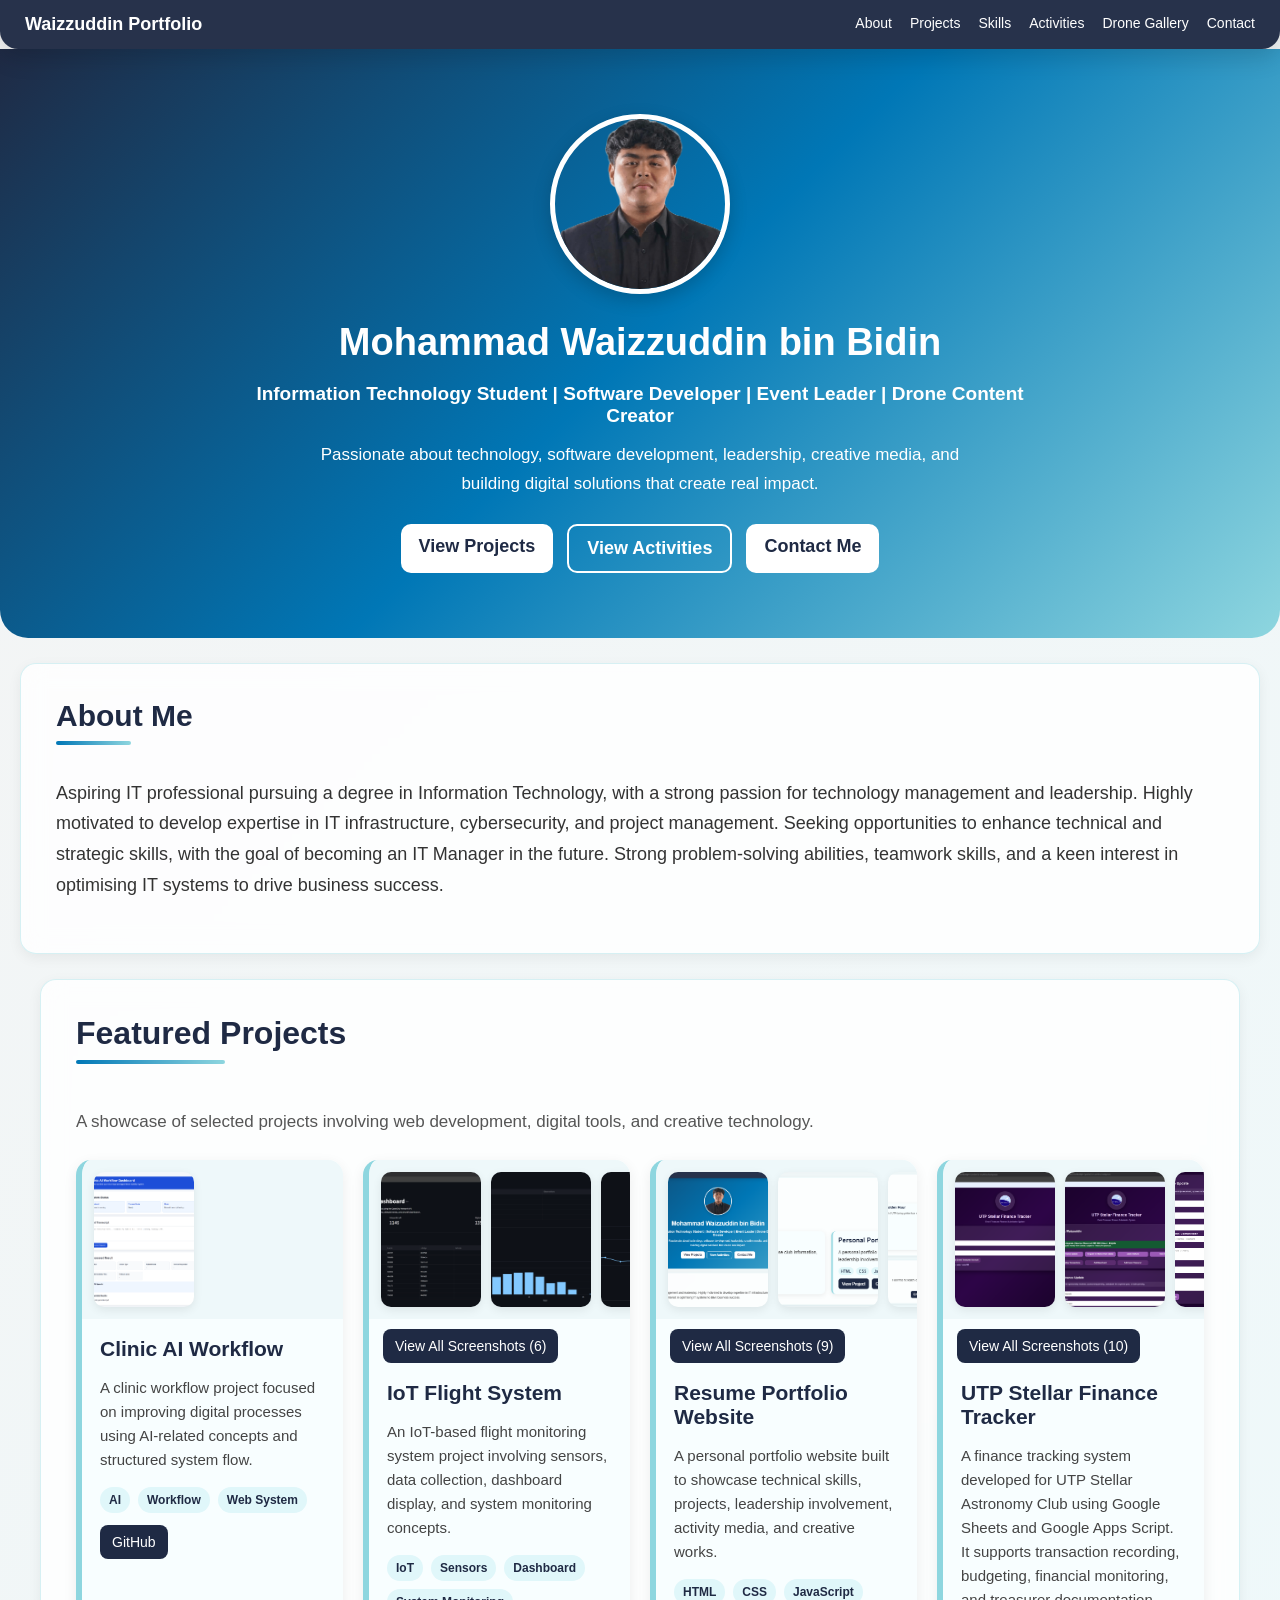
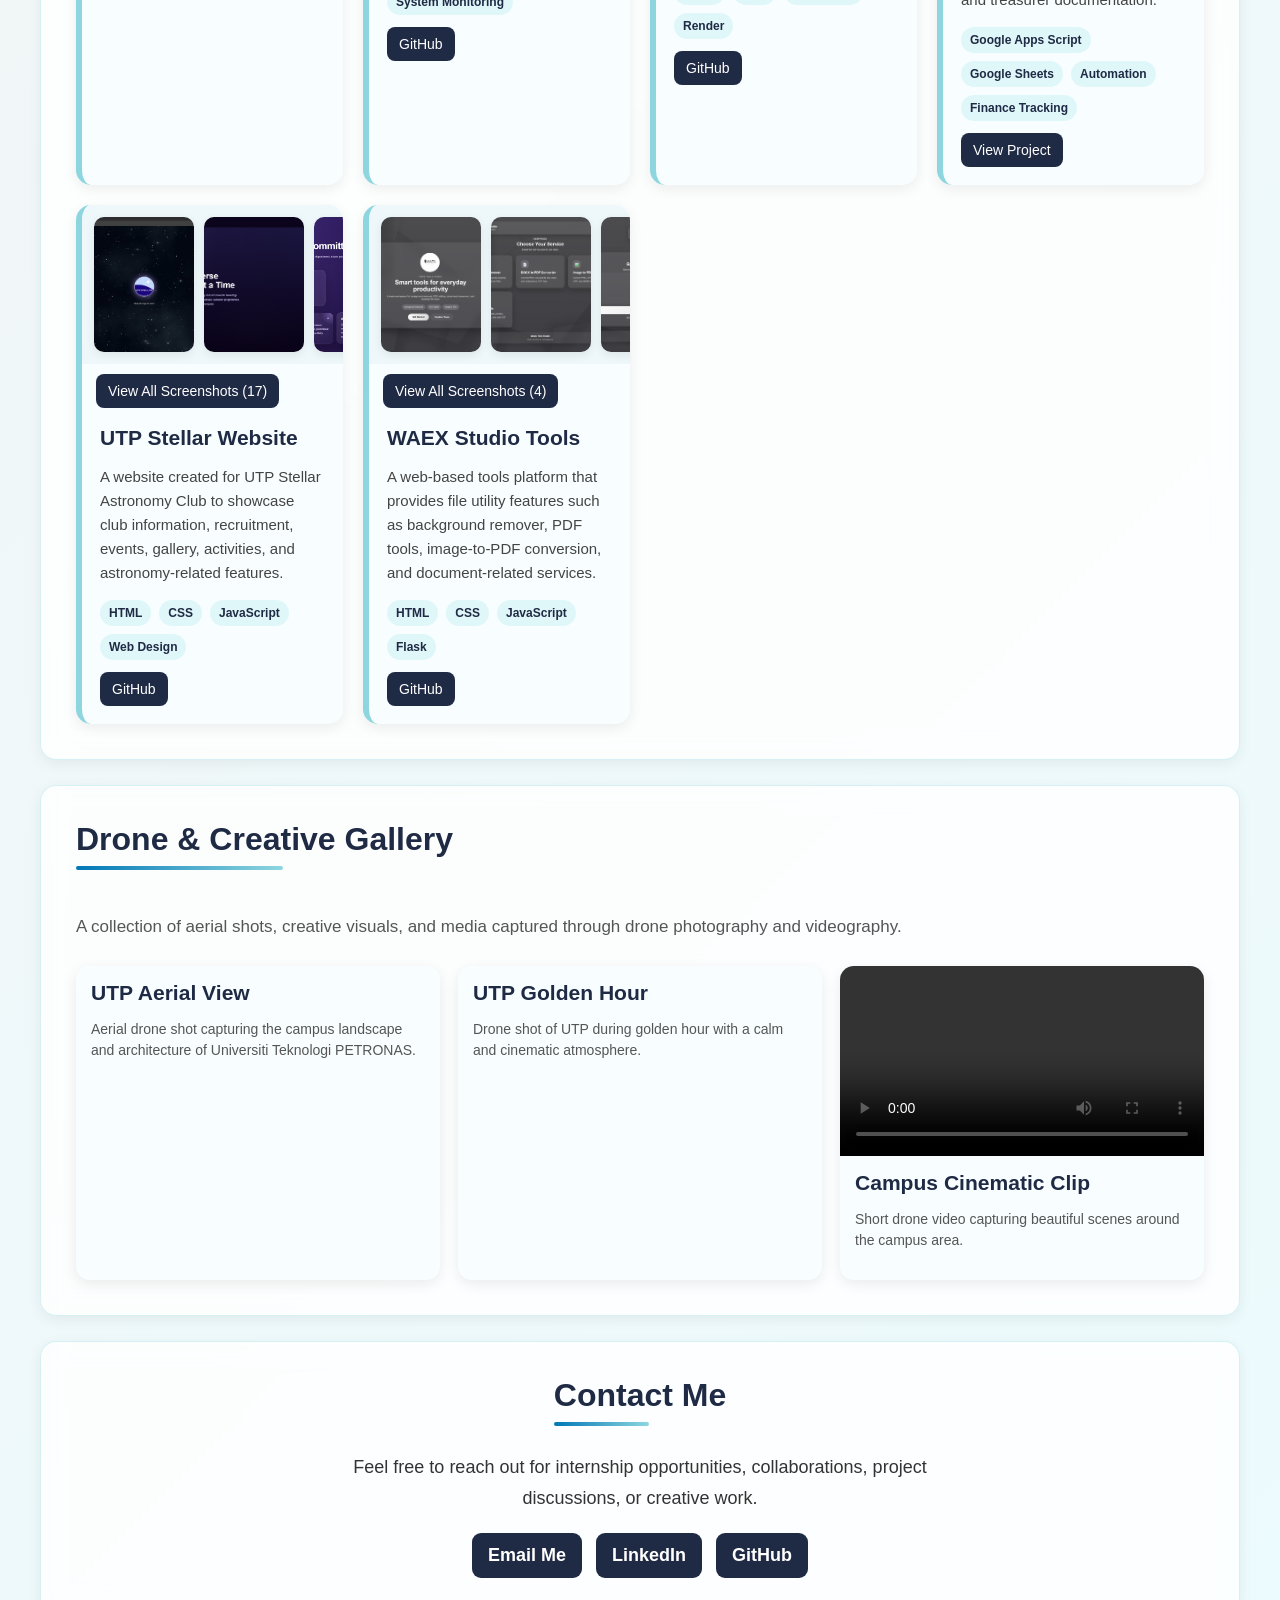
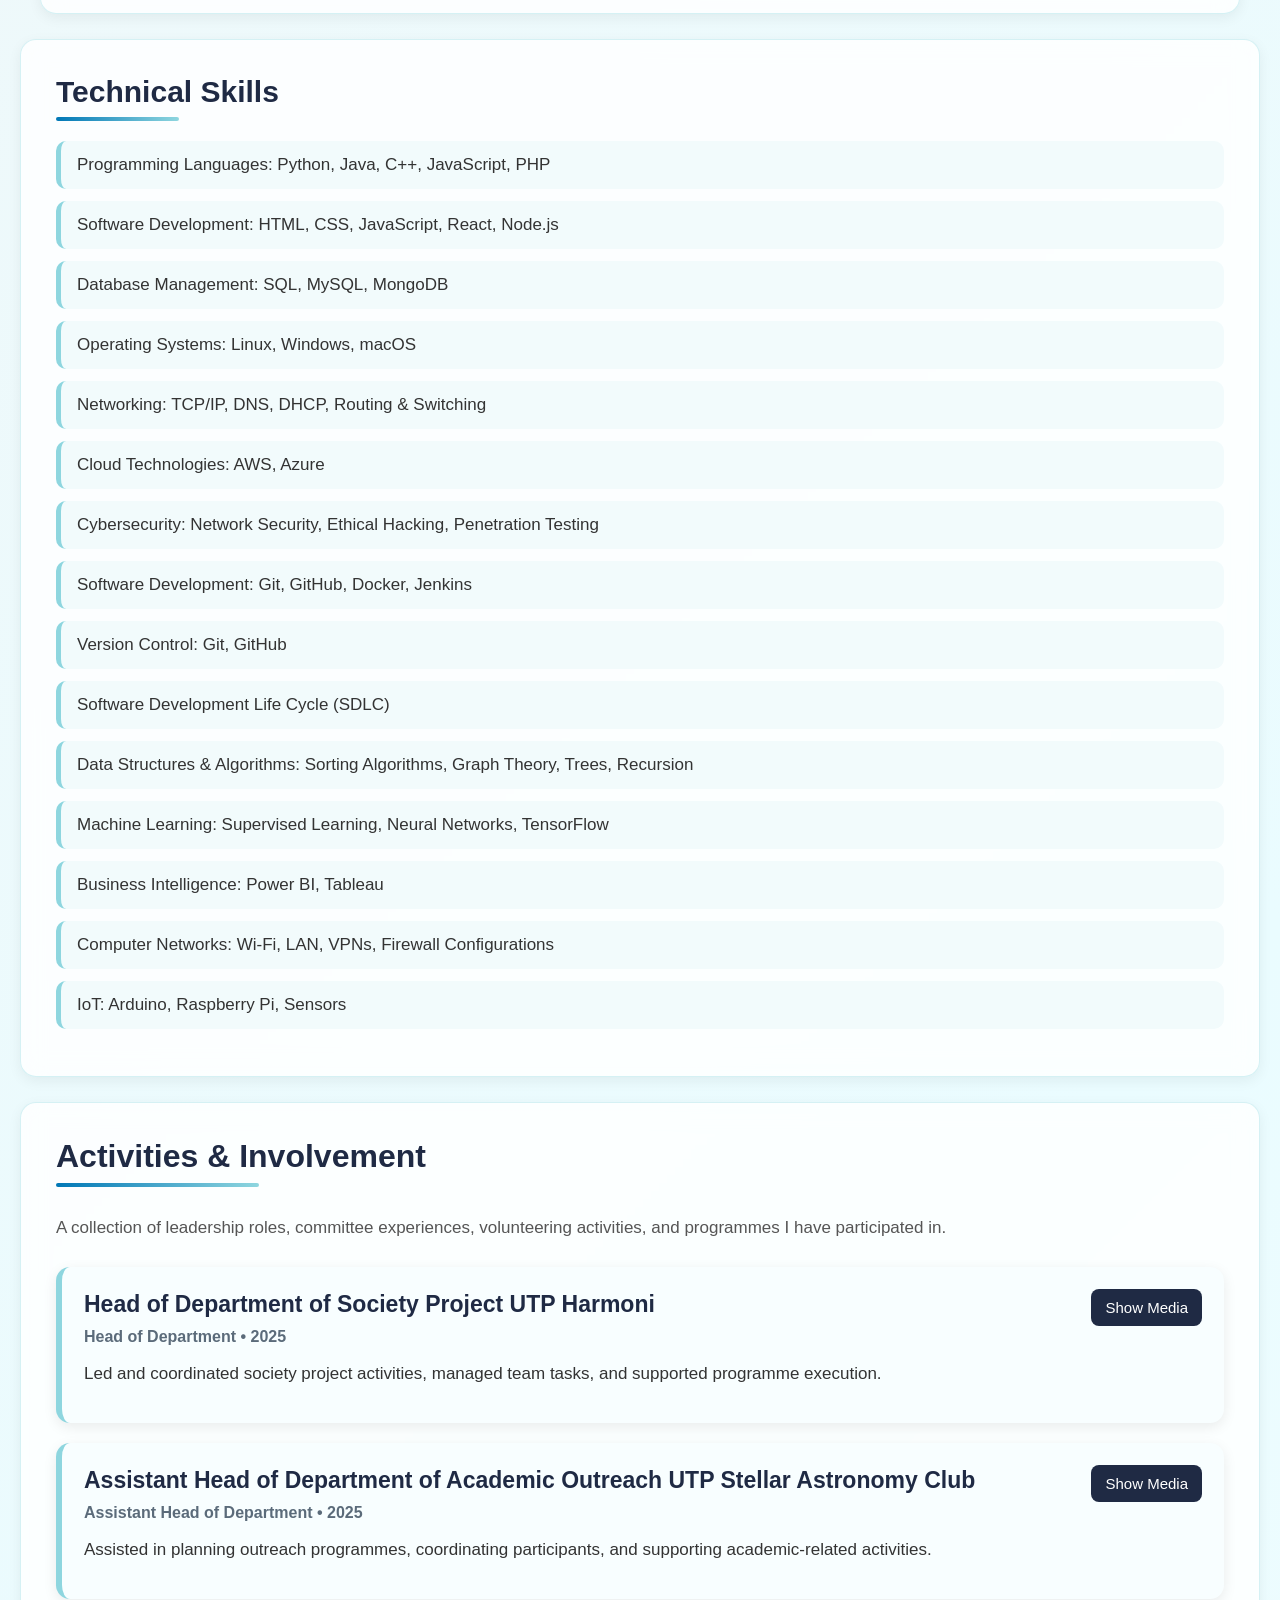
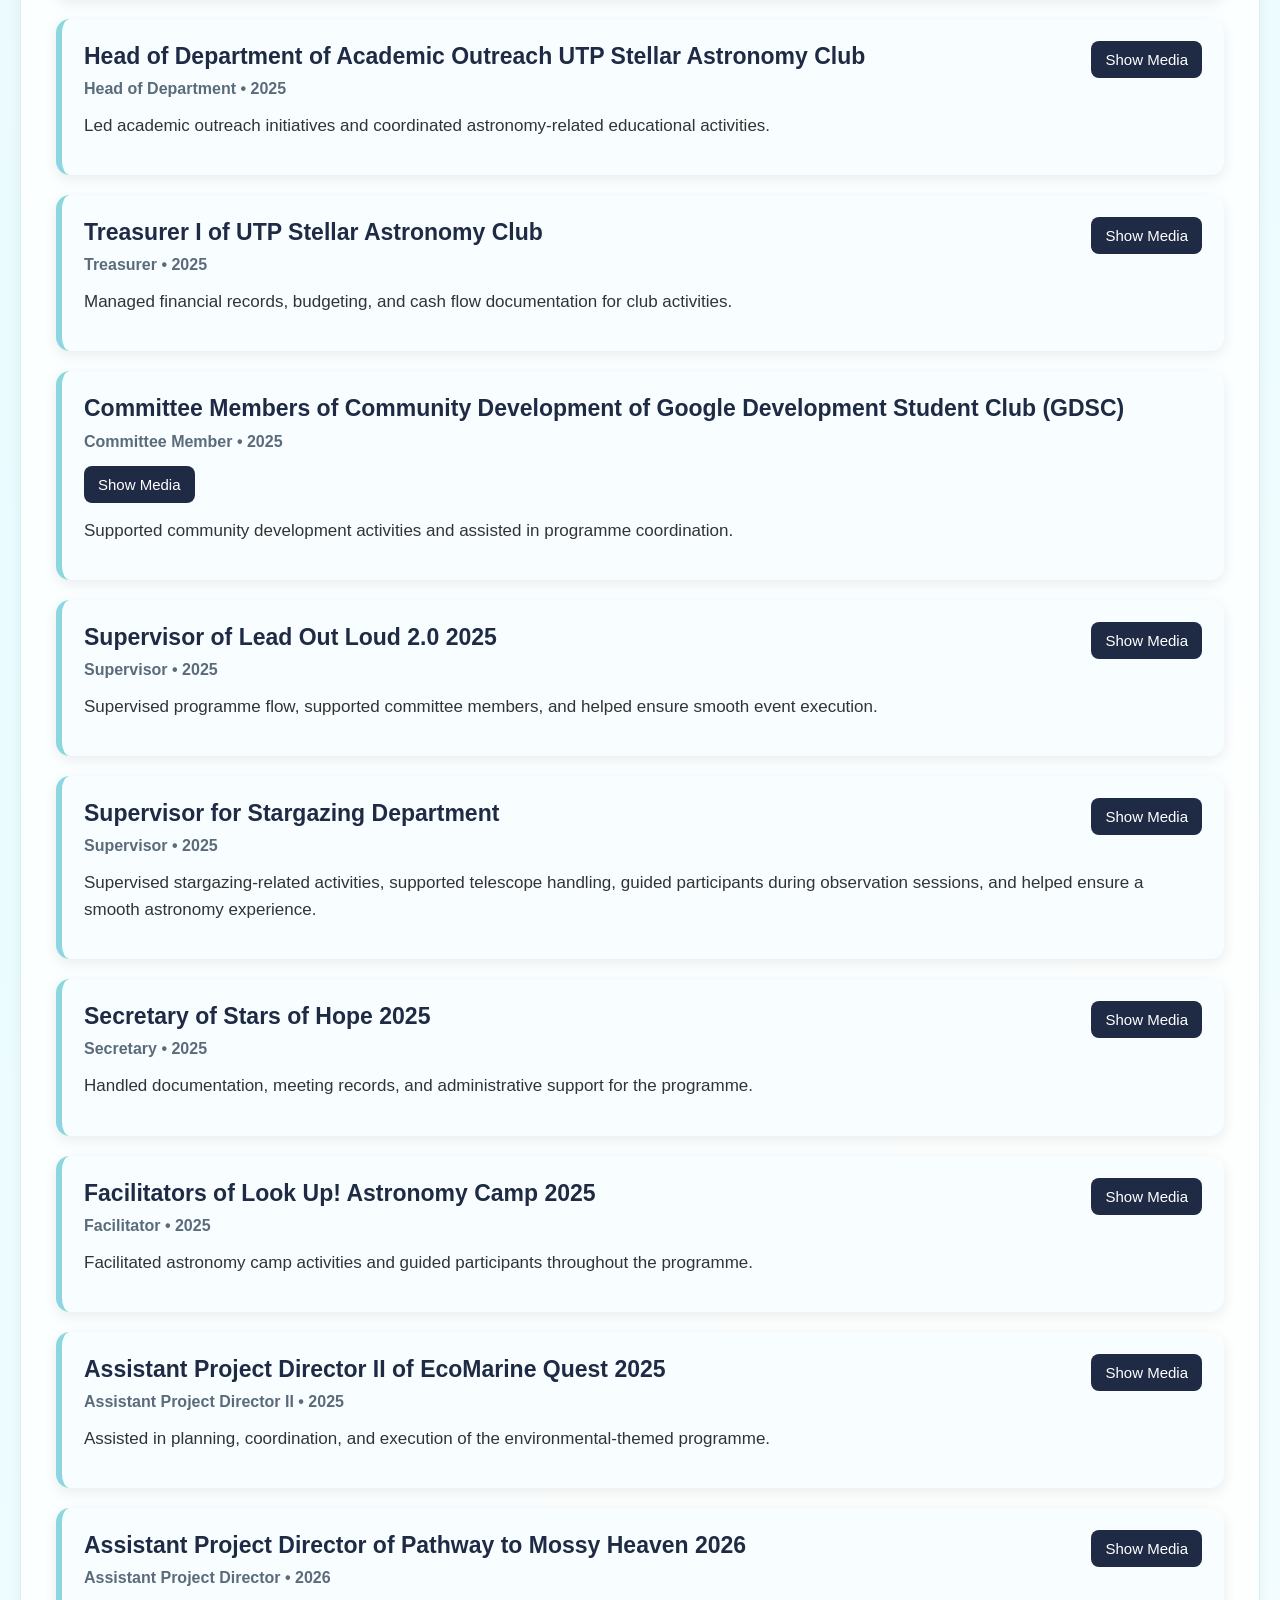
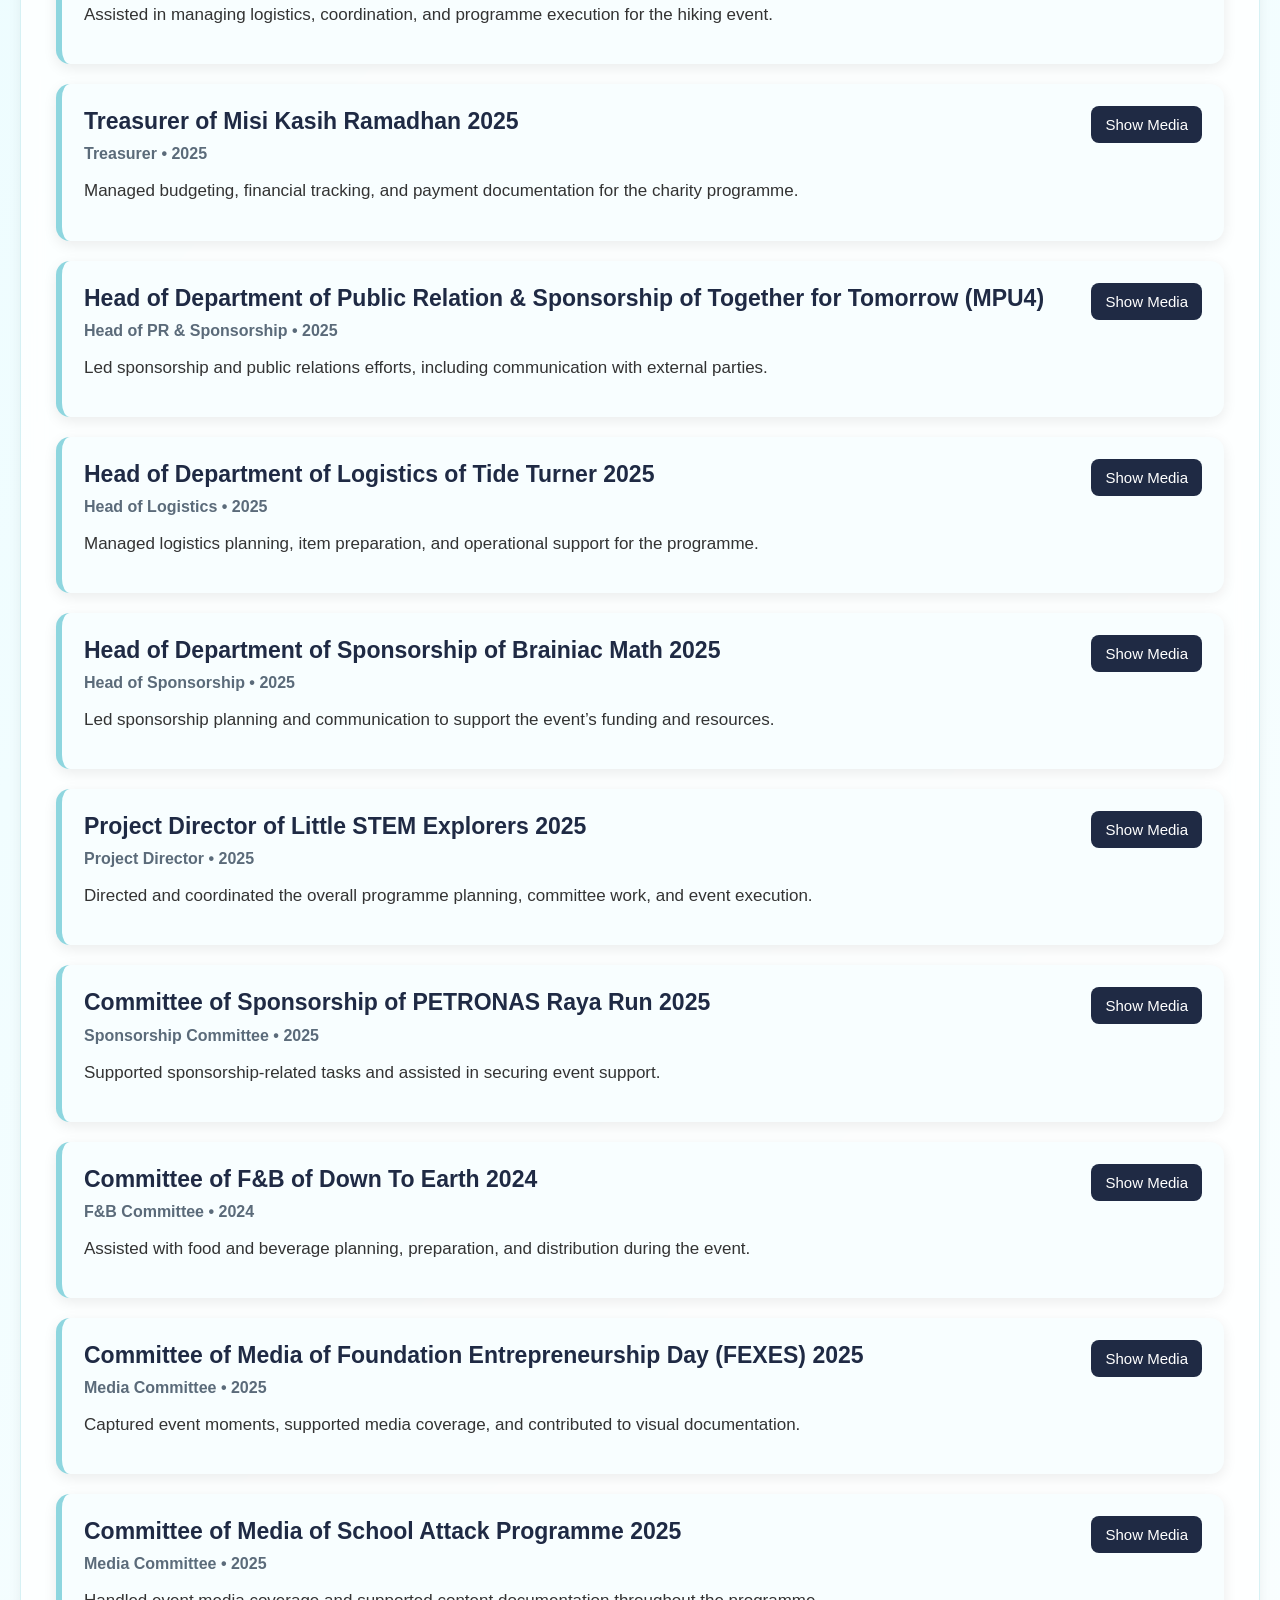
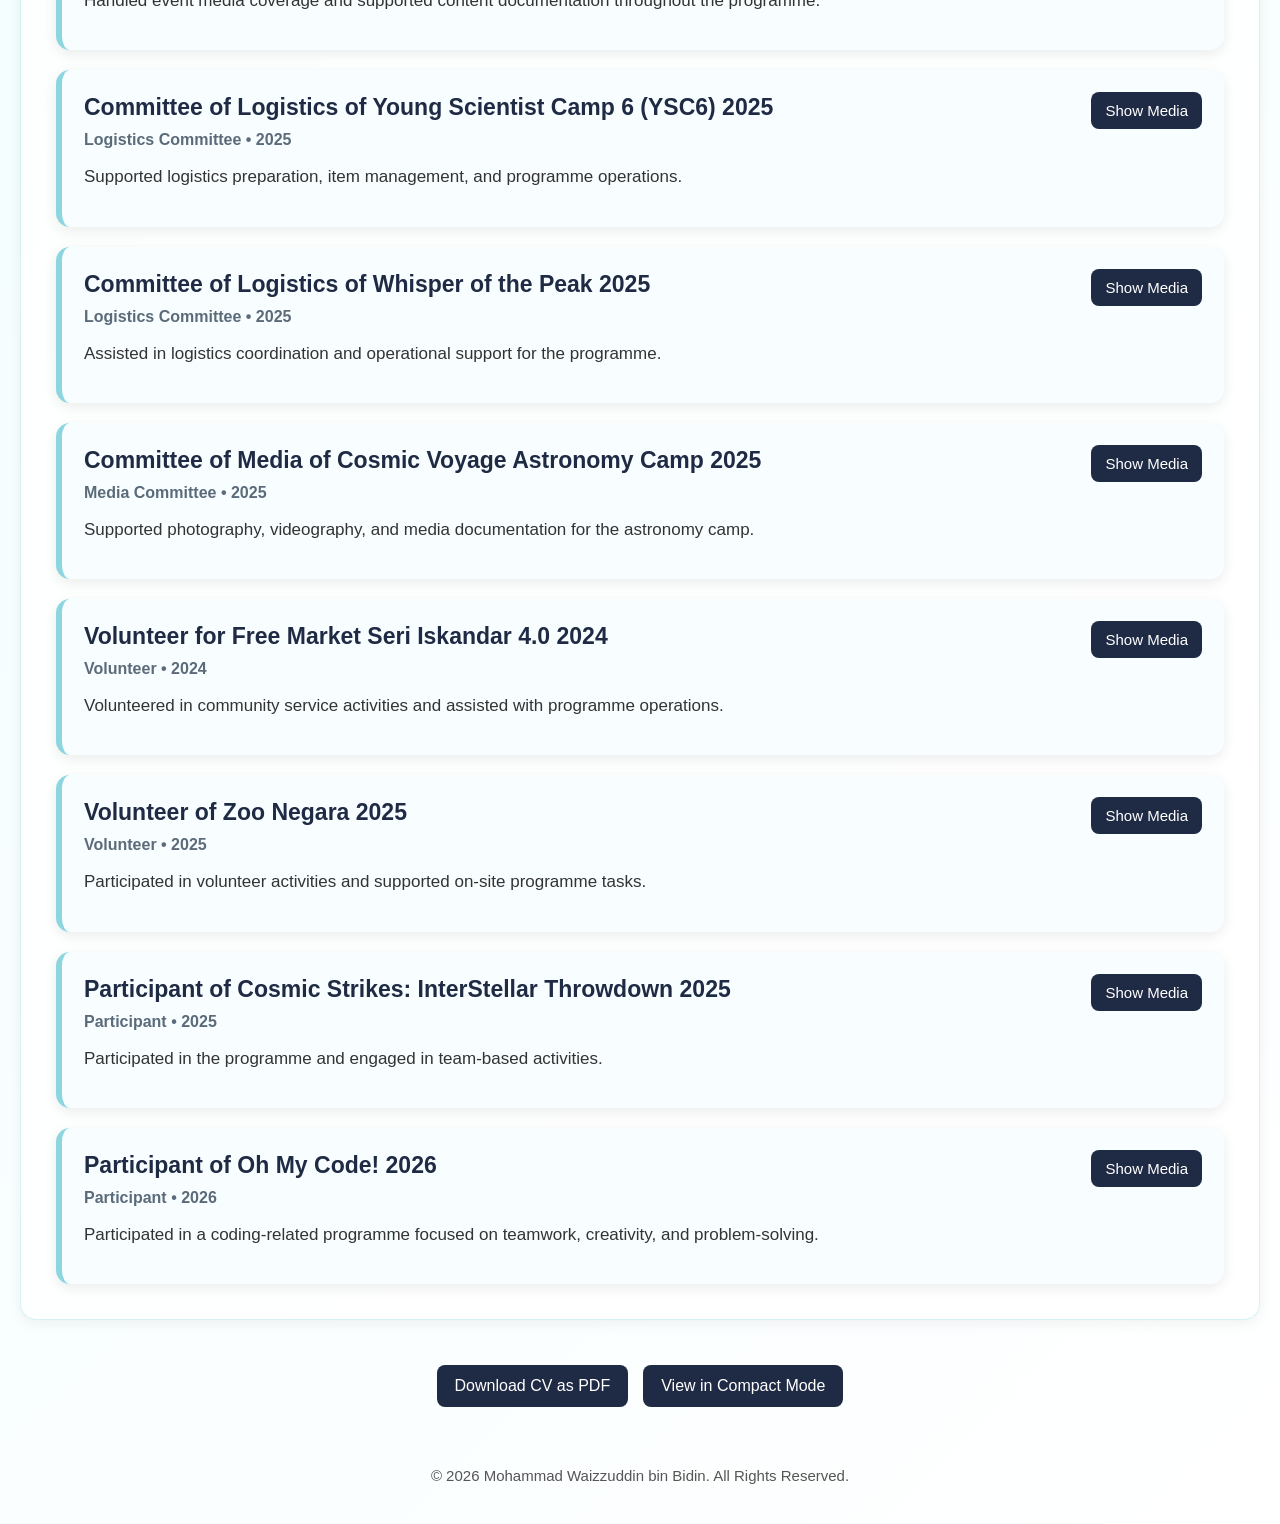
==== index.html @ 73c47f83 "Clean up portfolio animations" ====
<!DOCTYPE html>
<html lang="en">
<head>
    <meta charset="UTF-8">
    <meta name="viewport" content="width=device-width, initial-scale=1.0">
    <title>Mohammad Waizzuddin bin Bidin - Resume Website</title>
    <link rel="stylesheet" href="style.css?v=23">
</head>
<body>

    <nav class="navbar">
    <div class="nav-logo">Waizzuddin Portfolio</div>

    <div class="nav-links">
        <a href="#about">About</a>
        <a href="#projects">Projects</a>
        <a href="#skills">Skills</a>
        <a href="#activities">Activities</a>
        <a href="#drone">Drone Gallery</a>
        <a href="#contact">Contact</a>
    </div>
</nav>

<header class="hero">
    <div class="hero-content">
        <div class="profile-picture">
            <img src="images/your-photo.jpg" alt="Profile Photo">
        </div>

        <h1>Mohammad Waizzuddin bin Bidin</h1>

        <p class="hero-title">
            Information Technology Student | Software Developer | Event Leader | Drone Content Creator
        </p>

        <p class="hero-description">
            Passionate about technology, software development, leadership, creative media, and building digital solutions that create real impact.
        </p>

        <div class="hero-buttons">
            <a href="#projects" class="hero-btn">View Projects</a>
            <a href="#activities" class="hero-btn secondary">View Activities</a>
            <a href="mailto:mohammad_22011153@utp.edu.my" class="hero-btn">Contact Me</a>
        </div>
    </div>
</header>

    <main>

  <section class="about" id="about">
            <h2>About Me</h2>
            <p>
                Aspiring IT professional pursuing a degree in Information Technology, with a strong passion for technology management and leadership. Highly motivated to develop expertise in IT infrastructure, cybersecurity, and project management. Seeking opportunities to enhance technical and strategic skills, with the goal of becoming an IT Manager in the future. Strong problem-solving abilities, teamwork skills, and a keen interest in optimising IT systems to drive business success.
            </p>
        </section>

        <section class="projects" id="projects">
    <h2>Featured Projects</h2>

    <p class="section-intro">
        A showcase of selected projects involving web development, digital tools, and creative technology.
    </p>

    <div id="projectsContainer" class="project-grid"></div>
</section>

    <section class="drone-gallery" id="drone">
    <h2>Drone & Creative Gallery</h2>

    <p class="section-intro">
        A collection of aerial shots, creative visuals, and media captured through drone photography and videography.
    </p>

    <div id="droneContainer" class="drone-grid"></div>
</section>

<section class="contact-section" id="contact">
    <h2>Contact Me</h2>

    <p>
        Feel free to reach out for internship opportunities, collaborations, project discussions, or creative work.
    </p>

    <div class="contact-links">
        <a href="mailto:mohammad_22011153@utp.edu.my">Email Me</a>
        <a href="https://www.linkedin.com/in/mohammadwaizzuddin" target="_blank">LinkedIn</a>
        <a href="https://github.com/mwaiz0585-hue" target="_blank">GitHub</a>
    </div>
</section>

       <section class="technical-skills" id="skills">
            <h2>Technical Skills</h2>

            <ul>
                <li>Programming Languages: Python, Java, C++, JavaScript, PHP</li>
                <li>Software Development: HTML, CSS, JavaScript, React, Node.js</li>
                <li>Database Management: SQL, MySQL, MongoDB</li>
                <li>Operating Systems: Linux, Windows, macOS</li>
                <li>Networking: TCP/IP, DNS, DHCP, Routing & Switching</li>
                <li>Cloud Technologies: AWS, Azure</li>
                <li>Cybersecurity: Network Security, Ethical Hacking, Penetration Testing</li>
                <li>Software Development: Git, GitHub, Docker, Jenkins</li>
                <li>Version Control: Git, GitHub</li>
                <li>Software Development Life Cycle (SDLC)</li>
                <li>Data Structures & Algorithms: Sorting Algorithms, Graph Theory, Trees, Recursion</li>
                <li>Machine Learning: Supervised Learning, Neural Networks, TensorFlow</li>
                <li>Business Intelligence: Power BI, Tableau</li>
                <li>Computer Networks: Wi-Fi, LAN, VPNs, Firewall Configurations</li>
                <li>IoT: Arduino, Raspberry Pi, Sensors</li>
            </ul>
        </section>

        <section class="experience" id="activities">
            <h2>Activities & Involvement</h2>

            <p class="section-intro">
                A collection of leadership roles, committee experiences, volunteering activities, and programmes I have participated in.
            </p>

            <div id="activitiesContainer" class="activity-list"></div>
        </section>

    </main>

    <div class="button-area">
        <button id="downloadBtn">Download CV as PDF</button>
       <button id="viewModeBtn">View in Compact Mode</button>
    </div>

    <footer>
        <p>&copy; 2026 Mohammad Waizzuddin bin Bidin. All Rights Reserved.</p>
    </footer>

    <!-- Image Zoom Modal -->
    <div id="imageModal" class="image-modal">
        <span id="closeModal" class="close-modal">&times;</span>
        <img id="modalImage" src="" alt="Zoomed activity image">
    </div>

   <script src="script.js?v=21"></script>

    <!-- jsPDF CDN -->
    <script src="https://cdnjs.cloudflare.com/ajax/libs/jspdf/2.5.1/jspdf.umd.min.js"></script>

    <!-- PDF Download Script -->
    <script>
        document.getElementById('downloadBtn').addEventListener('click', function () {
            const { jsPDF } = window.jspdf;
            const doc = new jsPDF();

            const cvContent = document.body;

            doc.html(cvContent, {
                callback: function (doc) {
                    doc.save('Mohammad_Waizzuddin_CV.pdf');
                },
                x: 10,
                y: 10,
                width: 180,
                windowWidth: 900
            });
        });
    </script>

</body>
</html>
---- style.css ----
/* General Styling */
* {
    box-sizing: border-box;
}

body {
    font-family: Arial, sans-serif;
    margin: 0 auto;
    padding: 0;
    background-color: #f4f4f4;
    color: #333;
    font-size: 18px;
    max-width: 950px;
}

/* Header Section */
.header {
    text-align: center;
    padding: 50px 30px;
    background: linear-gradient(135deg, #dff7fa, #ffffff);
    border-radius: 0 0 25px 25px;
    margin-bottom: 25px;
}

.profile-picture img {
    width: 180px;
    height: 180px;
    border-radius: 50%;
    object-fit: cover;
    border: 5px solid #ffffff;
    box-shadow: 0 6px 18px rgba(0, 0, 0, 0.18);
}

.header h1 {
    font-size: 34px;
    margin: 20px 0 10px;
    color: #1f2a44;
}

.header p {
    margin: 8px 0;
    font-size: 18px;
}

.header .email {
    color: #0077b6;
    text-decoration: none;
    font-size: 18px;
    font-weight: bold;
}

.header .email:hover {
    text-decoration: underline;
}

/* Main Layout */
main {
    padding: 0 20px;
}

/* About Section */
.about {
    background-color: #ffffff;
    padding: 35px;
    margin-bottom: 25px;
    border-radius: 16px;
    box-shadow: 0 4px 14px rgba(0, 0, 0, 0.06);
}

.about h2 {
    font-size: 30px;
    margin-top: 0;
    margin-bottom: 15px;
    color: #1f2a44;
}

.about p {
    font-size: 18px;
    line-height: 1.7;
}

/* Technical Skills Section */
.technical-skills {
    background-color: #ffffff;
    padding: 35px;
    margin-bottom: 25px;
    border-radius: 16px;
    box-shadow: 0 4px 14px rgba(0, 0, 0, 0.06);
    animation: fadeIn 1s forwards;
}

.technical-skills h2 {
    font-size: 30px;
    margin-top: 0;
    margin-bottom: 20px;
    color: #1f2a44;
}

.technical-skills ul {
    list-style-type: none;
    padding-left: 0;
    margin: 0;
}

.technical-skills li {
    font-size: 17px;
    margin-bottom: 12px;
    padding: 14px 16px;
    background-color: #f2fbfc;
    border-radius: 10px;
    border-left: 5px solid #8ed6df;
    opacity: 0;
    transform: translateY(20px);
    animation: slideIn 0.5s ease-out forwards;
}

.technical-skills li:nth-child(1) { animation-delay: 0.1s; }
.technical-skills li:nth-child(2) { animation-delay: 0.2s; }
.technical-skills li:nth-child(3) { animation-delay: 0.3s; }
.technical-skills li:nth-child(4) { animation-delay: 0.4s; }
.technical-skills li:nth-child(5) { animation-delay: 0.5s; }
.technical-skills li:nth-child(6) { animation-delay: 0.6s; }
.technical-skills li:nth-child(7) { animation-delay: 0.7s; }
.technical-skills li:nth-child(8) { animation-delay: 0.8s; }
.technical-skills li:nth-child(9) { animation-delay: 0.9s; }
.technical-skills li:nth-child(10) { animation-delay: 1s; }
.technical-skills li:nth-child(11) { animation-delay: 1.1s; }
.technical-skills li:nth-child(12) { animation-delay: 1.2s; }
.technical-skills li:nth-child(13) { animation-delay: 1.3s; }
.technical-skills li:nth-child(14) { animation-delay: 1.4s; }
.technical-skills li:nth-child(15) { animation-delay: 1.5s; }

/* Activities Section */
.experience {
    background-color: #ffffff;
    padding: 35px;
    margin-bottom: 25px;
    border-radius: 16px;
    box-shadow: 0 4px 14px rgba(0, 0, 0, 0.06);
}

.experience h2 {
    font-size: 32px;
    margin-top: 0;
    margin-bottom: 10px;
    color: #1f2a44;
}

.section-intro {
    font-size: 17px;
    line-height: 1.6;
    margin-bottom: 25px;
    color: #555;
}

.activity-list {
    display: flex;
    flex-direction: column;
    gap: 20px;
}

.activity-card {
    background: #f8feff;
    border-radius: 14px;
    padding: 22px;
    box-shadow: 0 4px 14px rgba(0, 0, 0, 0.08);
    border-left: 6px solid #8ed6df;
    animation: fadeIn 0.8s ease-out;
    transition: transform 0.25s ease, box-shadow 0.25s ease;
}

.activity-card:hover {
    transform: translateY(-3px);
    box-shadow: 0 8px 22px rgba(0, 0, 0, 0.12);
}

.activity-header {
    display: flex;
    justify-content: space-between;
    align-items: flex-start;
    gap: 15px;
    flex-wrap: wrap;
}

.activity-header h3 {
    margin: 0;
    font-size: 23px;
    color: #1f2a44;
    line-height: 1.35;
}

.activity-meta {
    margin: 8px 0 0;
    font-weight: bold;
    color: #5b6b7a;
    font-size: 16px;
}

.activity-description {
    margin: 14px 0;
    font-size: 17px;
    line-height: 1.6;
    color: #333;
}

.toggle-media {
    background-color: #1f2a44;
    color: white;
    border: none;
    padding: 10px 14px;
    border-radius: 8px;
    cursor: pointer;
    font-size: 15px;
    transition: background-color 0.25s ease;
}

.toggle-media:hover {
    background-color: #2f426b;
}

.activity-media {
    display: none;
    margin-top: 16px;
    padding-top: 16px;
    border-top: 1px solid #d8edf0;
}

.activity-media.show {
    display: block;
}

.media-grid {
    display: grid;
    grid-template-columns: repeat(auto-fit, minmax(180px, 1fr));
    gap: 14px;
}

.media-grid img,
.media-grid video {
    width: 100%;
    border-radius: 12px;
    object-fit: cover;
    background-color: #eeeeee;
    box-shadow: 0 3px 10px rgba(0, 0, 0, 0.08);
}

.media-grid img {
    height: 180px;
}

.media-grid video {
    height: 220px;
    cursor: pointer;
}

.zoomable-image {
    cursor: zoom-in;
    transition: transform 0.25s ease, box-shadow 0.25s ease;
}

.zoomable-image:hover {
    transform: scale(1.03);
    box-shadow: 0 8px 22px rgba(0, 0, 0, 0.18);
}

.no-media {
    background-color: #eef8fa;
    padding: 14px;
    border-radius: 10px;
    color: #555;
    font-size: 15px;
}

/* Buttons */
.button-area {
    display: flex;
    justify-content: center;
    gap: 15px;
    flex-wrap: wrap;
    padding: 20px;
}

#downloadBtn,
#viewModeBtn {
    padding: 12px 18px;
    background-color: #1f2a44;
    color: white;
    border: none;
    cursor: pointer;
    font-size: 16px;
    border-radius: 8px;
    transition: background-color 0.25s ease;
}

#downloadBtn:hover,
#viewModeBtn:hover {
    background-color: #2f426b;
}

/* Footer */
footer {
    text-align: center;
    padding: 25px;
    font-size: 15px;
    color: #555;
}

/* Compact View Button Mode */
body.mobile-view {
    max-width: 100%;
}

body.mobile-view main {
    padding: 0 12px;
}

body.mobile-view .header {
    padding: 28px 16px;
}

body.mobile-view .profile-picture img {
    width: 130px;
    height: 130px;
}

body.mobile-view .header h1 {
    font-size: 24px;
}

body.mobile-view .header p,
body.mobile-view .header .email {
    font-size: 15px;
}

body.mobile-view .about,
body.mobile-view .technical-skills,
body.mobile-view .experience {
    padding: 18px;
    margin-bottom: 18px;
}

body.mobile-view .about p,
body.mobile-view .section-intro,
body.mobile-view .activity-description {
    font-size: 15px;
    line-height: 1.6;
}

body.mobile-view .technical-skills li {
    font-size: 14px;
    padding: 11px 12px;
}

body.mobile-view .activity-card {
    padding: 15px;
}

body.mobile-view .activity-header h3 {
    font-size: 17px;
}

body.mobile-view .activity-meta {
    font-size: 14px;
}

body.mobile-view .toggle-media {
    width: 100%;
}

body.mobile-view .media-grid {
    grid-template-columns: 1fr;
}

body.mobile-view .media-grid img,
body.mobile-view .media-grid video {
    height: auto;
    max-height: 320px;
}

/* Responsive Design */
@media (max-width: 768px) {
    body {
        max-width: 100%;
    }

    .header {
        padding: 35px 20px;
    }

    .profile-picture img {
        width: 150px;
        height: 150px;
    }

    .header h1 {
        font-size: 28px;
    }

    .about,
    .technical-skills,
    .experience {
        padding: 24px;
    }

    .activity-card {
        padding: 18px;
    }

    .activity-header h3 {
        font-size: 20px;
    }

    .activity-description {
        font-size: 16px;
    }

    .toggle-media {
        width: 100%;
    }

    .media-grid {
        grid-template-columns: 1fr;
    }

    .media-grid img,
    .media-grid video {
        height: auto;
        max-height: 350px;
    }
}

/* Image Zoom Modal */
.image-modal {
    display: none;
    position: fixed;
    z-index: 9999;
    padding: 30px;
    left: 0;
    top: 0;
    width: 100%;
    height: 100vh;
    background-color: rgba(0, 0, 0, 0.88);
    justify-content: center;
    align-items: center;
}

.image-modal.show {
    display: flex;
}

.image-modal img {
    max-width: 90%;
    max-height: 90vh;
    border-radius: 12px;
    box-shadow: 0 8px 30px rgba(255, 255, 255, 0.25);
    animation: zoomIn 0.25s ease;
}

.close-modal {
    position: absolute;
    top: 20px;
    right: 35px;
    color: white;
    font-size: 45px;
    font-weight: bold;
    cursor: pointer;
    z-index: 10000;
}

.close-modal:hover {
    color: #dff7fa;
}

/* Animations */
@keyframes fadeIn {
    0% {
        opacity: 0;
    }
    100% {
        opacity: 1;
    }
}

@keyframes slideIn {
    0% {
        opacity: 0;
        transform: translateY(20px);
    }
    100% {
        opacity: 1;
        transform: translateY(0);
    }
}

@keyframes zoomIn {
    from {
        transform: scale(0.85);
        opacity: 0;
    }

    to {
        transform: scale(1);
        opacity: 1;
    }
}

.media-item {
    display: flex;
    flex-direction: column;
    gap: 8px;
}

.media-item img,
.media-item video {
    width: 100%;
}

.download-media-btn {
    display: inline-block;
    text-align: center;
    text-decoration: none;
    background-color: #1f2a44;
    color: white;
    padding: 9px 12px;
    border-radius: 8px;
    font-size: 14px;
    transition: background-color 0.25s ease, transform 0.2s ease;
}

.download-media-btn:hover {
    background-color: #2f426b;
    transform: translateY(-2px);
}

/* Smooth Scroll */
html {
    scroll-behavior: smooth;
}

/* Navbar */
.navbar {
    position: sticky;
    top: 0;
    z-index: 1000;
    background: rgba(31, 42, 68, 0.96);
    color: white;
    padding: 14px 25px;
    display: flex;
    justify-content: space-between;
    align-items: center;
    border-radius: 0 0 18px 18px;
    backdrop-filter: blur(8px);
}

.nav-logo {
    font-weight: bold;
    font-size: 18px;
}

.nav-links {
    display: flex;
    gap: 18px;
    flex-wrap: wrap;
}

.nav-links a {
    color: white;
    text-decoration: none;
    font-size: 14px;
}

.nav-links a:hover {
    color: #8ed6df;
}

/* Hero Section */
.hero {
    text-align: center;
    padding: 65px 30px;
    background: linear-gradient(135deg, #1f2a44, #0077b6, #8ed6df);
    color: white;
    border-radius: 0 0 28px 28px;
    margin-bottom: 25px;
}

.hero-content {
    max-width: 780px;
    margin: auto;
}

.hero h1 {
    font-size: 38px;
    margin: 22px 0 10px;
}

.hero-title {
    font-size: 19px;
    font-weight: bold;
    margin-bottom: 14px;
}

.hero-description {
    font-size: 17px;
    line-height: 1.7;
    max-width: 650px;
    margin: 0 auto 25px;
}

.hero-buttons {
    display: flex;
    justify-content: center;
    gap: 14px;
    flex-wrap: wrap;
}

.hero-btn {
    background: white;
    color: #1f2a44;
    padding: 12px 18px;
    border-radius: 10px;
    text-decoration: none;
    font-weight: bold;
    transition: transform 0.25s ease, background 0.25s ease;
}

.hero-btn:hover {
    transform: translateY(-3px);
    background: #dff7fa;
}

.hero-btn.secondary {
    background: transparent;
    color: white;
    border: 2px solid white;
}

.hero-btn.secondary:hover {
    background: white;
    color: #1f2a44;
}

/* Projects Section */
.projects,
.drone-gallery,
.contact-section {
    background-color: #ffffff;
    padding: 35px;
    margin: 0 20px 25px;
    border-radius: 16px;
    box-shadow: 0 4px 14px rgba(0, 0, 0, 0.06);
}

.projects h2,
.drone-gallery h2,
.contact-section h2 {
    font-size: 32px;
    margin-top: 0;
    color: #1f2a44;
}

.project-grid {
    display: grid;
    grid-template-columns: repeat(auto-fit, minmax(260px, 1fr));
    gap: 20px;
}

.project-card {
    background: #f8feff;
    border-radius: 15px;
    overflow: hidden;
    border-left: 6px solid #8ed6df;
    box-shadow: 0 4px 14px rgba(0, 0, 0, 0.07);
    transition: transform 0.25s ease, box-shadow 0.25s ease;
}

.project-card:hover {
    transform: translateY(-4px);
    box-shadow: 0 8px 22px rgba(0, 0, 0, 0.13);
}

.project-card img {
    width: 100%;
    height: 170px;
    object-fit: cover;
    background: #e9f7fa;
}

.project-content {
    padding: 18px;
}

.project-content h3 {
    margin: 0 0 10px;
    color: #1f2a44;
    font-size: 21px;
}

.project-content p {
    font-size: 15px;
    line-height: 1.6;
    color: #444;
}

.tech-tags {
    display: flex;
    gap: 8px;
    flex-wrap: wrap;
    margin: 12px 0;
}

.tech-tags span {
    background: #e0f7fa;
    color: #1f2a44;
    padding: 6px 9px;
    border-radius: 20px;
    font-size: 12px;
    font-weight: bold;
}

.project-links {
    display: flex;
    gap: 10px;
    flex-wrap: wrap;
}

.project-links a {
    text-decoration: none;
    background: #1f2a44;
    color: white;
    padding: 9px 12px;
    border-radius: 8px;
    font-size: 14px;
}

.project-links a:hover {
    background: #2f426b;
}

/* Drone Gallery */
.drone-grid {
    display: grid;
    grid-template-columns: repeat(auto-fit, minmax(220px, 1fr));
    gap: 18px;
}

.drone-card {
    background: #f8feff;
    border-radius: 14px;
    overflow: hidden;
    box-shadow: 0 4px 14px rgba(0, 0, 0, 0.08);
    transition: transform 0.25s ease;
}

.drone-card:hover {
    transform: translateY(-4px);
}

.drone-card img,
.drone-card video {
    width: 100%;
    height: 190px;
    object-fit: cover;
    display: block;
}

.drone-content {
    padding: 15px;
}

.drone-content h3 {
    margin: 0 0 8px;
    color: #1f2a44;
}

.drone-content p {
    font-size: 14px;
    color: #555;
    line-height: 1.5;
}

/* Contact */
.contact-section {
    text-align: center;
}

.contact-section p {
    max-width: 650px;
    margin: 0 auto 20px;
    line-height: 1.7;
}

.contact-links {
    display: flex;
    justify-content: center;
    gap: 14px;
    flex-wrap: wrap;
}

.contact-links a {
    text-decoration: none;
    background: #1f2a44;
    color: white;
    padding: 12px 16px;
    border-radius: 9px;
    font-weight: bold;
}

.contact-links a:hover {
    background: #2f426b;
}

/* Mobile */
@media (max-width: 768px) {
    .navbar {
        align-items: flex-start;
        gap: 10px;
        flex-direction: column;
    }

    .nav-links {
        gap: 10px;
    }

    .nav-links a {
        font-size: 13px;
    }

    .hero {
        padding: 45px 20px;
    }

    .hero h1 {
        font-size: 29px;
    }

    .hero-title {
        font-size: 16px;
    }

    .hero-description {
        font-size: 15px;
    }

    .projects,
    .drone-gallery,
    .contact-section {
        padding: 24px;
        margin: 0 20px 20px;
    }

    .project-card img,
    .drone-card img,
    .drone-card video {
        height: auto;
        max-height: 320px;
    }
}

/* =========================
   MODERN PORTFOLIO UI UPGRADE
   ========================= */

:root {
    --primary: #1f2a44;
    --secondary: #0077b6;
    --accent: #8ed6df;
    --light: #f8feff;
    --white: #ffffff;
    --text: #263238;
}

/* Animated background */
body {
    position: relative;
    overflow-x: hidden;
    background: linear-gradient(135deg, #f4f4f4, #eafcff, #ffffff);
}

body::before,
body::after {
    content: "";
    position: fixed;
    width: 320px;
    height: 320px;
    border-radius: 50%;
    background: rgba(142, 214, 223, 0.28);
    filter: blur(40px);
    z-index: -1;
    animation: floatBlob 10s ease-in-out infinite alternate;
}

body::before {
    top: 80px;
    left: -120px;
}

body::after {
    bottom: 80px;
    right: -120px;
    background: rgba(0, 119, 182, 0.18);
    animation-delay: 2s;
}

@keyframes floatBlob {
    from {
        transform: translateY(0) scale(1);
    }
    to {
        transform: translateY(45px) scale(1.15);
    }
}

/* Scroll progress bar */
.scroll-progress {
    position: fixed;
    top: 0;
    left: 0;
    height: 4px;
    width: 0%;
    background: linear-gradient(90deg, var(--accent), var(--secondary), var(--primary));
    z-index: 99999;
}

/* Navbar upgrade */
.navbar {
    box-shadow: 0 8px 25px rgba(0, 0, 0, 0.15);
}

.nav-links a {
    position: relative;
    padding-bottom: 4px;
}

.nav-links a::after {
    content: "";
    position: absolute;
    width: 0;
    height: 2px;
    left: 0;
    bottom: 0;
    background: var(--accent);
    transition: width 0.25s ease;
}

.nav-links a:hover::after,
.nav-links a.active-link::after {
    width: 100%;
}

/* Hero animation */
.hero {
    position: relative;
    overflow: hidden;
    animation: fadeDown 0.8s ease forwards;
}

.hero::before {
    content: "";
    position: absolute;
    width: 500px;
    height: 500px;
    background: rgba(255, 255, 255, 0.12);
    border-radius: 50%;
    top: -220px;
    right: -180px;
    animation: rotateGlow 12s linear infinite;
}

.hero::after {
    content: "";
    position: absolute;
    width: 280px;
    height: 280px;
    background: rgba(142, 214, 223, 0.18);
    border-radius: 50%;
    bottom: -130px;
    left: -110px;
}

.hero-content {
    position: relative;
    z-index: 2;
}

.profile-picture img {
    animation: floatProfile 4s ease-in-out infinite;
}

@keyframes floatProfile {
    0%, 100% {
        transform: translateY(0);
    }
    50% {
        transform: translateY(-8px);
    }
}

@keyframes rotateGlow {
    from {
        transform: rotate(0deg);
    }
    to {
        transform: rotate(360deg);
    }
}

/* Hero buttons glow */
.hero-btn,
#downloadBtn,
#viewModeBtn,
.contact-links a,
.project-links a,
.download-media-btn,
.toggle-media {
    position: relative;
    overflow: hidden;
}

.hero-btn::before,
#downloadBtn::before,
#viewModeBtn::before,
.contact-links a::before,
.project-links a::before,
.download-media-btn::before,
.toggle-media::before {
    content: "";
    position: absolute;
    top: 0;
    left: -100%;
    width: 70%;
    height: 100%;
    background: linear-gradient(120deg, transparent, rgba(255,255,255,0.35), transparent);
    transition: left 0.5s ease;
}

.hero-btn:hover::before,
#downloadBtn:hover::before,
#viewModeBtn:hover::before,
.contact-links a:hover::before,
.project-links a:hover::before,
.download-media-btn:hover::before,
.toggle-media:hover::before {
    left: 120%;
}

/* Glass-style section cards */
.about,
.technical-skills,
.experience,
.projects,
.drone-gallery,
.contact-section {
    background: rgba(255, 255, 255, 0.82);
    backdrop-filter: blur(12px);
    border: 1px solid rgba(142, 214, 223, 0.35);
}

/* Reveal animation */
.reveal {
    opacity: 0;
    transform: translateY(35px);
    transition: opacity 0.8s ease, transform 0.8s ease;
}

.reveal.show {
    opacity: 1;
    transform: translateY(0);
}

/* Card hover upgrade */
.activity-card,
.project-card,
.drone-card,
.technical-skills li {
    position: relative;
    overflow: hidden;
}

.activity-card::before,
.project-card::before,
.drone-card::before,
.technical-skills li::before {
    content: "";
    position: absolute;
    inset: 0;
    background: linear-gradient(135deg, rgba(142, 214, 223, 0.18), transparent);
    opacity: 0;
    transition: opacity 0.3s ease;
    pointer-events: none;
}

.activity-card:hover::before,
.project-card:hover::before,
.drone-card:hover::before,
.technical-skills li:hover::before {
    opacity: 1;
}

.activity-card:hover,
.project-card:hover,
.drone-card:hover {
    transform: translateY(-6px) scale(1.01);
}

/* Media hover */
.media-item,
.media-grid img,
.media-grid video,
.drone-card img,
.drone-card video,
.project-card img {
    transition: transform 0.3s ease, filter 0.3s ease;
}

.media-item:hover img,
.media-item:hover video,
.drone-card:hover img,
.drone-card:hover video,
.project-card:hover img {
    transform: scale(1.03);
    filter: brightness(1.05);
}

/* Section headings */
.about h2,
.technical-skills h2,
.experience h2,
.projects h2,
.drone-gallery h2,
.contact-section h2 {
    position: relative;
    display: inline-block;
}

.about h2::after,
.technical-skills h2::after,
.experience h2::after,
.projects h2::after,
.drone-gallery h2::after,
.contact-section h2::after {
    content: "";
    display: block;
    width: 55%;
    height: 4px;
    margin-top: 8px;
    border-radius: 20px;
    background: linear-gradient(90deg, var(--secondary), var(--accent));
}

/* Cursor glow */
.cursor-glow {
    position: fixed;
    width: 28px;
    height: 28px;
    border-radius: 50%;
    background: rgba(142, 214, 223, 0.45);
    pointer-events: none;
    z-index: 99998;
    transform: translate(-50%, -50%);
    filter: blur(8px);
    opacity: 0;
    transition: opacity 0.2s ease;
}

/* Modal improvement */
.image-modal {
    backdrop-filter: blur(8px);
}

.image-modal img {
    animation: modalPop 0.28s ease;
}

@keyframes modalPop {
    from {
        transform: scale(0.82);
        opacity: 0;
    }
    to {
        transform: scale(1);
        opacity: 1;
    }
}

/* Page load animation */
@keyframes fadeDown {
    from {
        opacity: 0;
        transform: translateY(-25px);
    }
    to {
        opacity: 1;
        transform: translateY(0);
    }
}

/* =========================
   MOBILE / IPAD VIEW FIX
   ========================= */

html,
body {
    width: 100%;
    max-width: 100%;
    overflow-x: hidden;
    overflow-y: auto;
}

main,
.experience,
.activity-list,
#activitiesContainer {
    height: auto !important;
    max-height: none !important;
    overflow: visible !important;
}

/* Fix for phone and iPad */
@media (max-width: 1024px) {
    body {
        max-width: 100%;
        width: 100%;
    }

    main {
        padding: 0 12px;
    }

    .navbar {
        position: relative;
        border-radius: 0 0 15px 15px;
    }

    .nav-links {
        width: 100%;
        overflow-x: auto;
        flex-wrap: nowrap;
        padding-bottom: 6px;
    }

    .nav-links a {
        white-space: nowrap;
    }

    .about,
    .technical-skills,
    .experience,
    .projects,
    .drone-gallery,
    .contact-section {
        margin: 0 10px 20px;
        padding: 22px;
        width: auto;
    }

    .activity-list {
        display: flex;
        flex-direction: column;
        gap: 18px;
    }

    .activity-card,
    .project-card,
    .drone-card {
        transform: none !important;
        width: 100%;
    }

    .activity-card:hover,
    .project-card:hover,
    .drone-card:hover {
        transform: none !important;
    }

    .reveal {
        opacity: 1 !important;
        transform: none !important;
    }

    .cursor-glow {
        display: none !important;
    }

    .media-grid {
        grid-template-columns: 1fr;
    }

    .media-grid img,
    .media-grid video {
        width: 100%;
        height: auto;
        max-height: 380px;
    }
}

.project-gallery {
    display: flex;
    gap: 10px;
    overflow-x: auto;
    padding: 12px;
    background: #eef8fa;
}

.project-gallery-image {
    min-width: 180px;
    height: 130px;
    object-fit: cover;
    border-radius: 10px;
    cursor: zoom-in;
    box-shadow: 0 3px 10px rgba(0, 0, 0, 0.08);
}

.project-gallery::-webkit-scrollbar {
    height: 8px;
}

.project-gallery::-webkit-scrollbar-thumb {
    background: #8ed6df;
    border-radius: 20px;
}

.project-gallery::-webkit-scrollbar-track {
    background: #dff7fa;
}

/* Better Project Gallery */
.project-gallery {
    display: grid;
    grid-template-columns: repeat(3, minmax(120px, 1fr));
    gap: 10px;
    padding: 12px;
    background: #eef8fa;
    overflow: visible;
}

.project-gallery-image {
    width: 100%;
    height: 135px;
    object-fit: cover;
    border-radius: 10px;
    cursor: zoom-in;
    box-shadow: 0 3px 10px rgba(0, 0, 0, 0.08);
}

.extra-project-image {
    display: none;
}

.project-card.gallery-open .extra-project-image {
    display: block;
}

.project-card.gallery-open .project-gallery {
    grid-template-columns: repeat(auto-fit, minmax(140px, 1fr));
}

.toggle-project-gallery {
    margin: 10px 14px 0;
    padding: 9px 12px;
    background-color: #1f2a44;
    color: white;
    border: none;
    border-radius: 8px;
    cursor: pointer;
    font-size: 14px;
}

.toggle-project-gallery:hover {
    background-color: #2f426b;
}

@media (max-width: 768px) {
    .project-gallery {
        grid-template-columns: 1fr;
    }

    .project-gallery-image {
        height: auto;
        max-height: 320px;
    }
}

/* FINAL PROJECT GALLERY FIX */
.project-gallery {
    display: grid !important;
    grid-template-columns: repeat(3, minmax(100px, 1fr)) !important;
    gap: 10px !important;
    padding: 12px !important;
    background: #eef8fa !important;
    overflow: visible !important;
}

.project-gallery-image {
    width: 100% !important;
    min-width: 0 !important;
    height: 135px !important;
    object-fit: cover !important;
    border-radius: 10px !important;
    cursor: zoom-in !important;
}

.extra-project-image {
    display: none !important;
}

.project-card.gallery-open .extra-project-image {
    display: block !important;
}

.project-card.gallery-open .project-gallery {
    grid-template-columns: repeat(auto-fit, minmax(130px, 1fr)) !important;
}

.toggle-project-gallery {
    display: inline-block !important;
    margin: 10px 14px 0 !important;
    padding: 9px 12px !important;
    background-color: #1f2a44 !important;
    color: white !important;
    border: none !important;
    border-radius: 8px !important;
    cursor: pointer !important;
    font-size: 14px !important;
}

.toggle-project-gallery:hover {
    background-color: #2f426b !important;
}

@media (max-width: 768px) {
    .project-gallery {
        grid-template-columns: 1fr !important;
    }

    .project-gallery-image {
        height: auto !important;
        max-height: 320px !important;
    }
}

/* Final fix for project screenshot toggle */
.extra-project-image {
    display: none !important;
}

.project-card.gallery-open .extra-project-image {
    display: block !important;
}

.project-card.gallery-open .project-gallery {
    grid-template-columns: repeat(auto-fit, minmax(130px, 1fr)) !important;
}

/* Stable card hover fix */
.activity-card,
.project-card,
.drone-card {
    transform: none !important;
}

.activity-card:hover,
.project-card:hover,
.drone-card:hover {
    transform: translateY(-2px) !important;
}

.project-links a,
.toggle-project-gallery,
.toggle-media,
.download-media-btn,
.hero-btn,
.contact-links a {
    position: relative;
    z-index: 10;
}

/* =========================
   PROFESSIONAL CLEAN MODE
   Removes distracting effects
   ========================= */

/* Remove floating background blobs */
body::before,
body::after {
    display: none !important;
}

/* Remove hero moving circles */
.hero::before,
.hero::after {
    display: none !important;
}

/* Remove profile floating animation */
.profile-picture img {
    animation: none !important;
}

/* Remove cursor glow */
.cursor-glow {
    display: none !important;
}

/* Remove shiny button animation */
.hero-btn::before,
#downloadBtn::before,
#viewModeBtn::before,
.contact-links a::before,
.project-links a::before,
.download-media-btn::before,
.toggle-media::before {
    display: none !important;
}

/* Make cards stable */
.activity-card,
.project-card,
.drone-card {
    transform: none !important;
    transition: box-shadow 0.25s ease, border-color 0.25s ease !important;
}

/* Simple professional hover only */
.activity-card:hover,
.project-card:hover,
.drone-card:hover {
    transform: none !important;
    box-shadow: 0 6px 18px rgba(0, 0, 0, 0.10) !important;
}

/* Stop images from moving too much */
.media-item:hover img,
.media-item:hover video,
.drone-card:hover img,
.drone-card:hover video,
.project-card:hover img {
    transform: none !important;
    filter: none !important;
}

/* Keep buttons stable */
.project-links a,
.toggle-project-gallery,
.toggle-media,
.download-media-btn,
.hero-btn,
.contact-links a {
    transform: none !important;
}

.project-links a:hover,
.toggle-project-gallery:hover,
.toggle-media:hover,
.download-media-btn:hover,
.hero-btn:hover,
.contact-links a:hover {
    transform: none !important;
}

/* Optional: make reveal animation very subtle */
.reveal {
    opacity: 1 !important;
    transform: none !important;
}
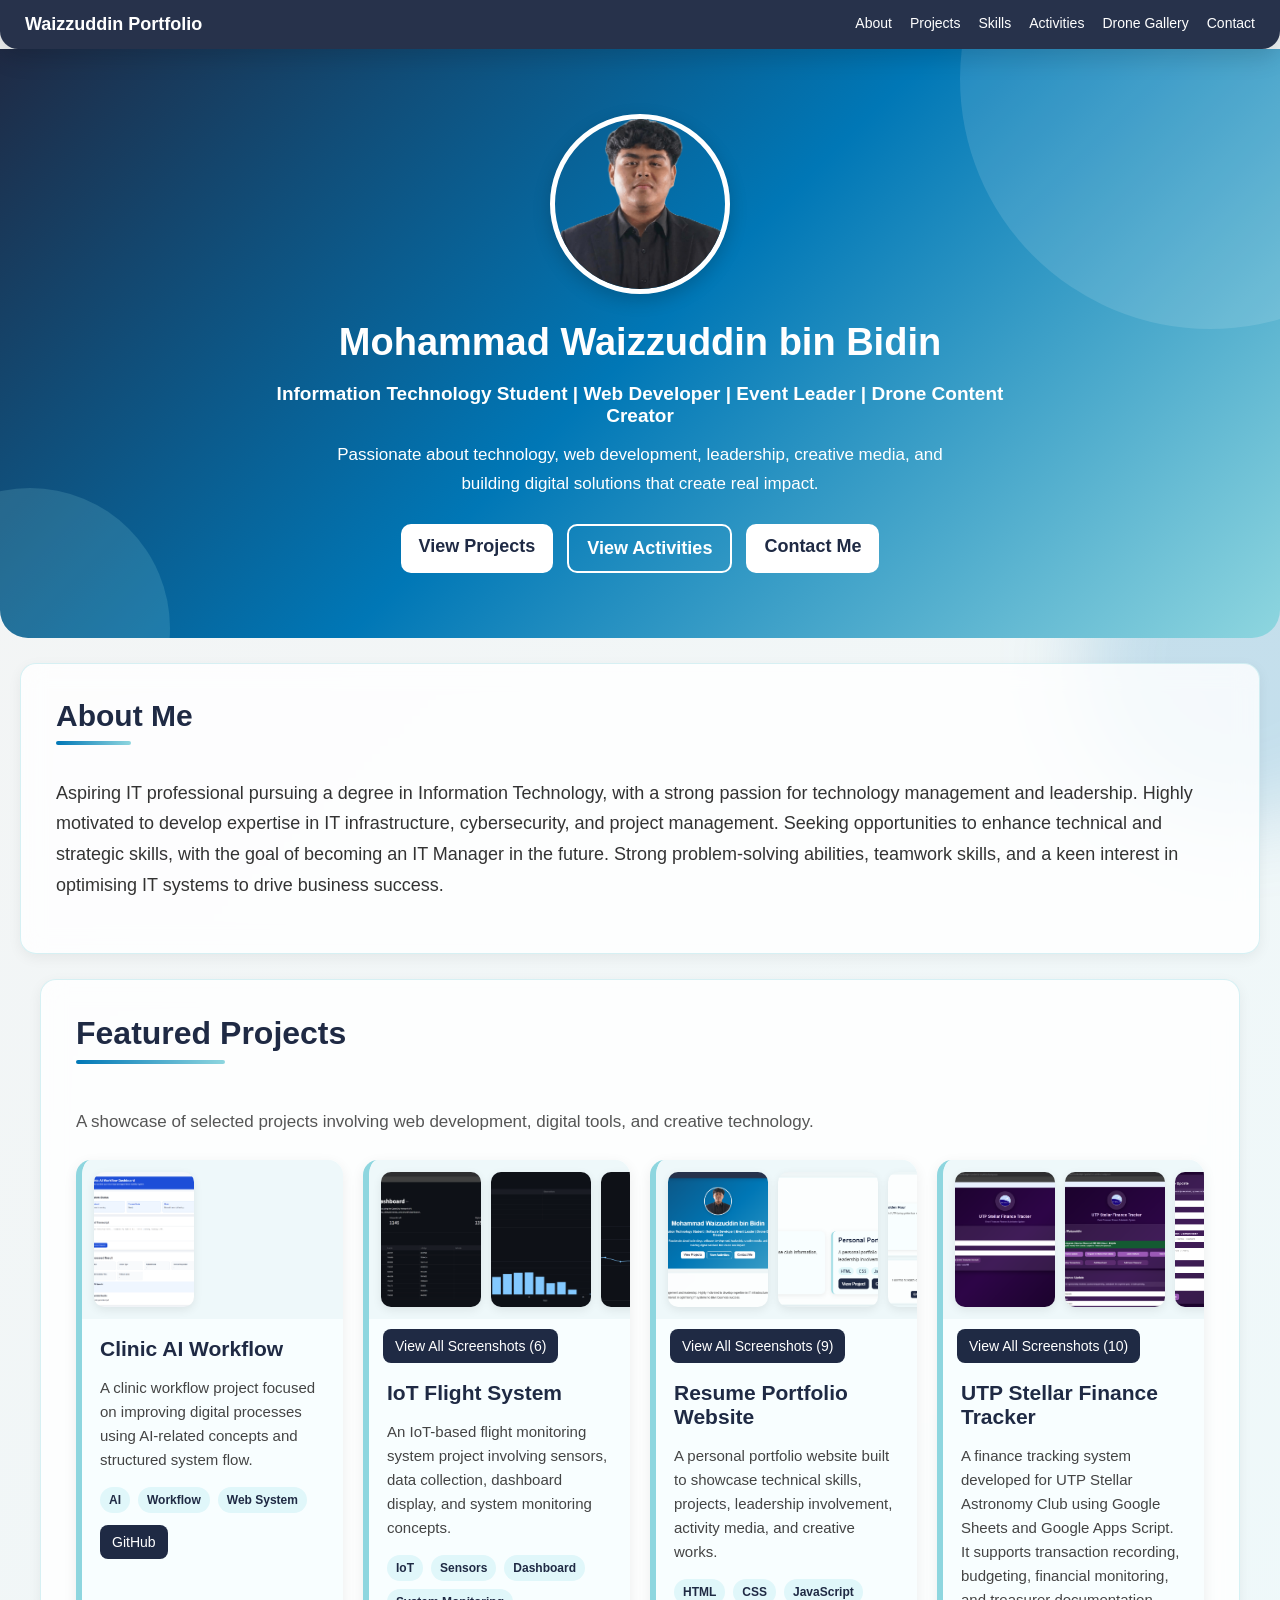
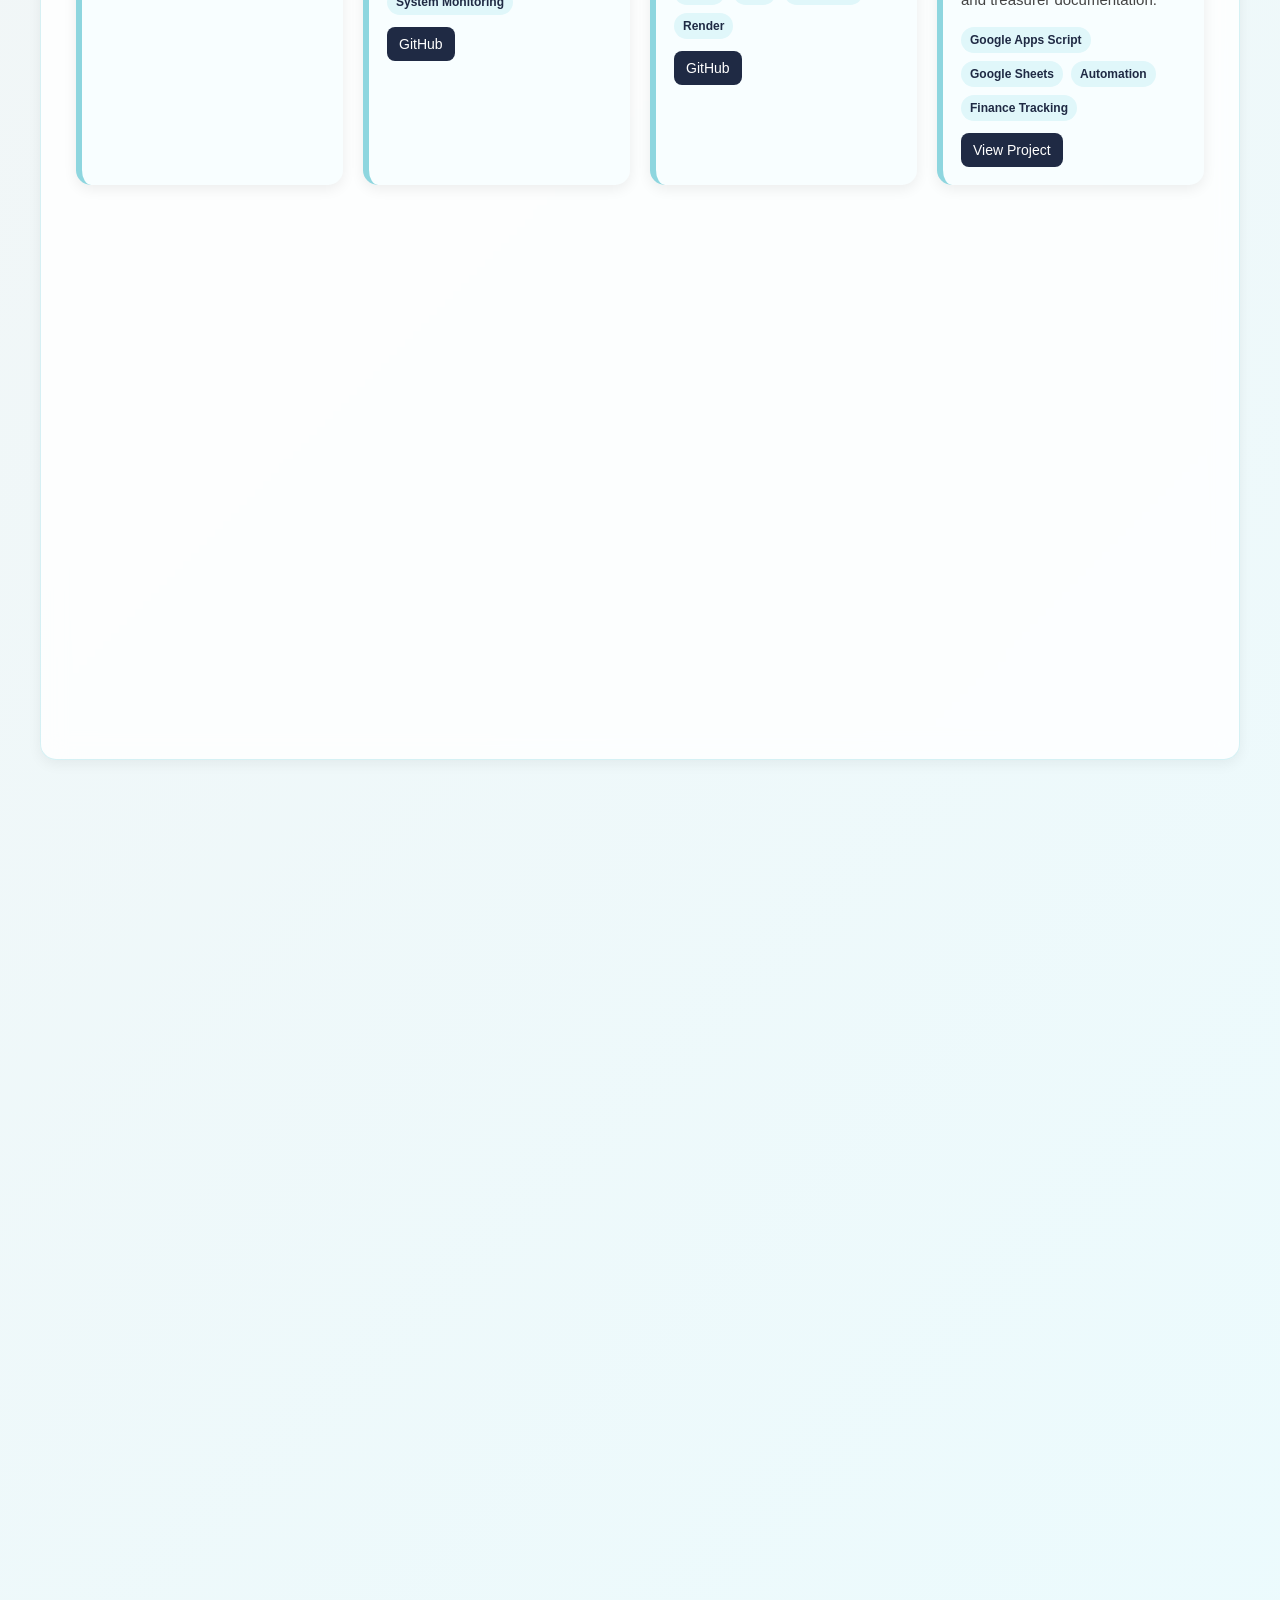
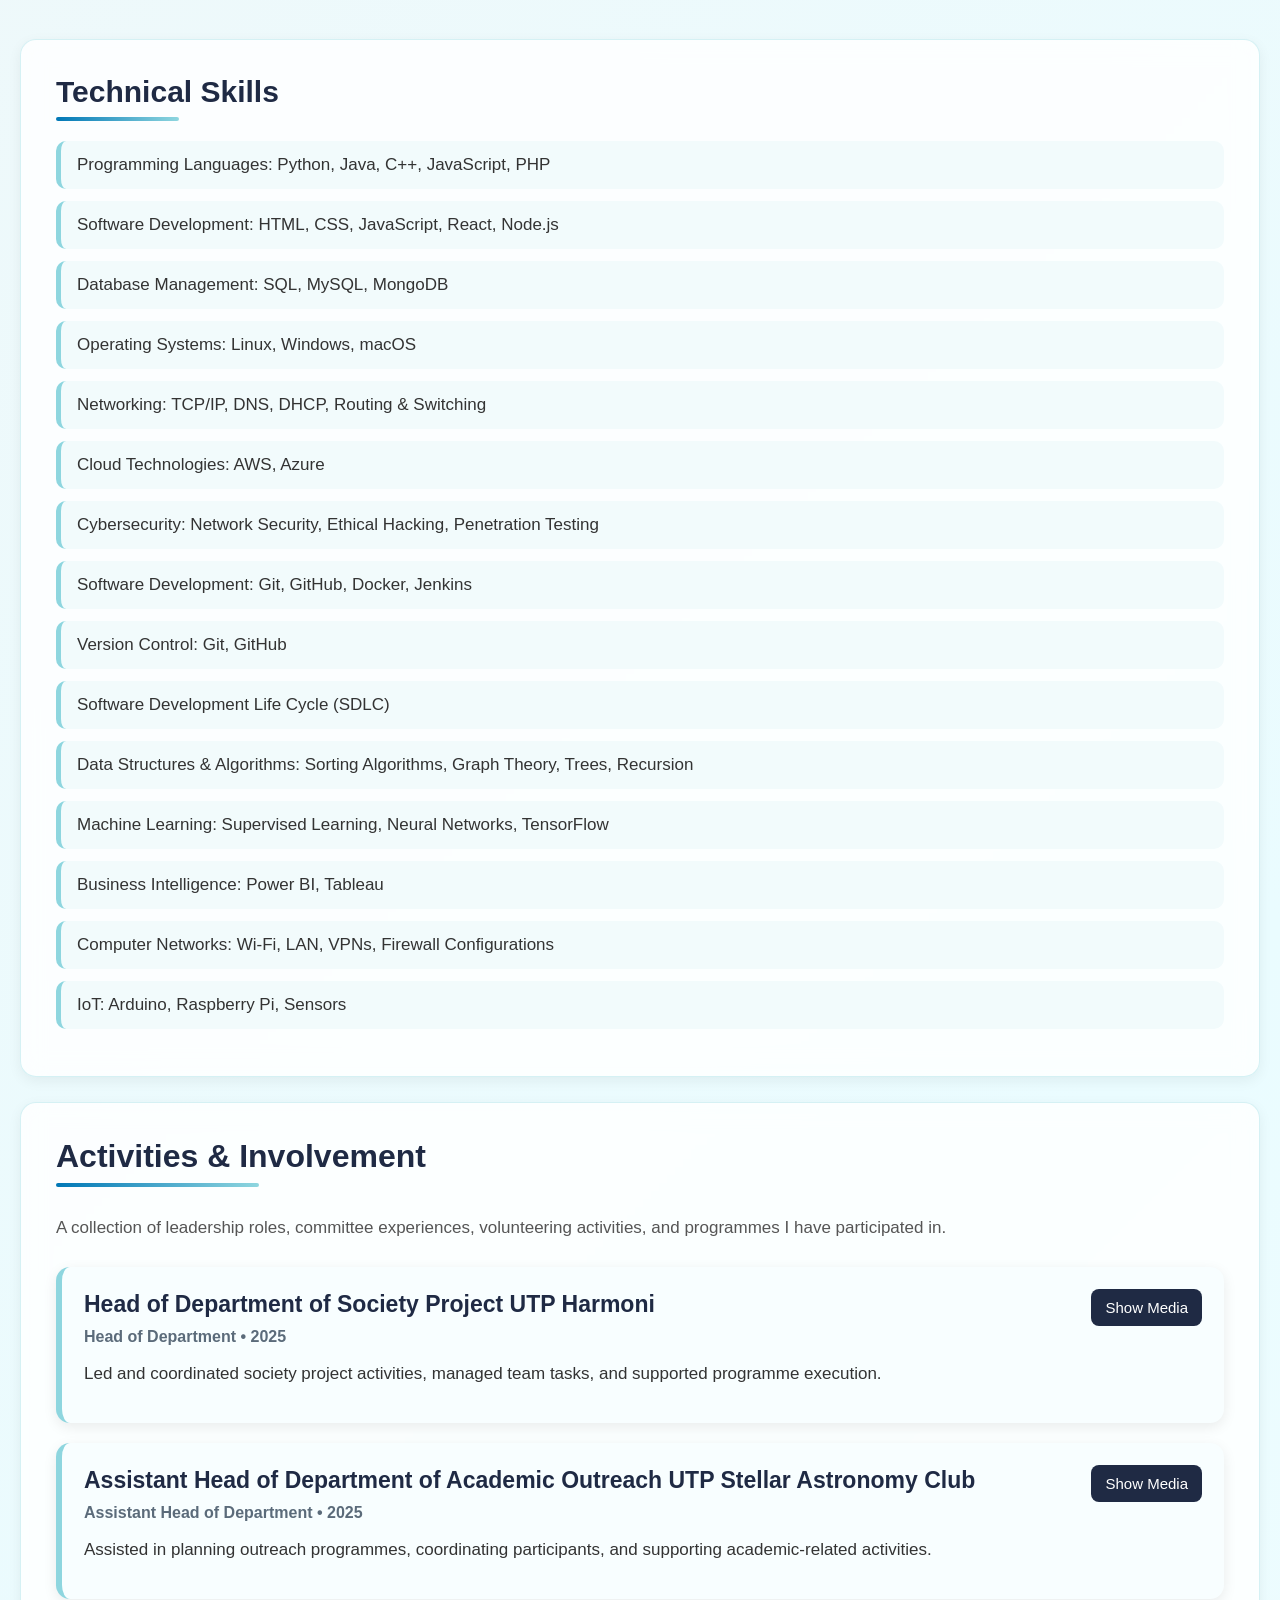
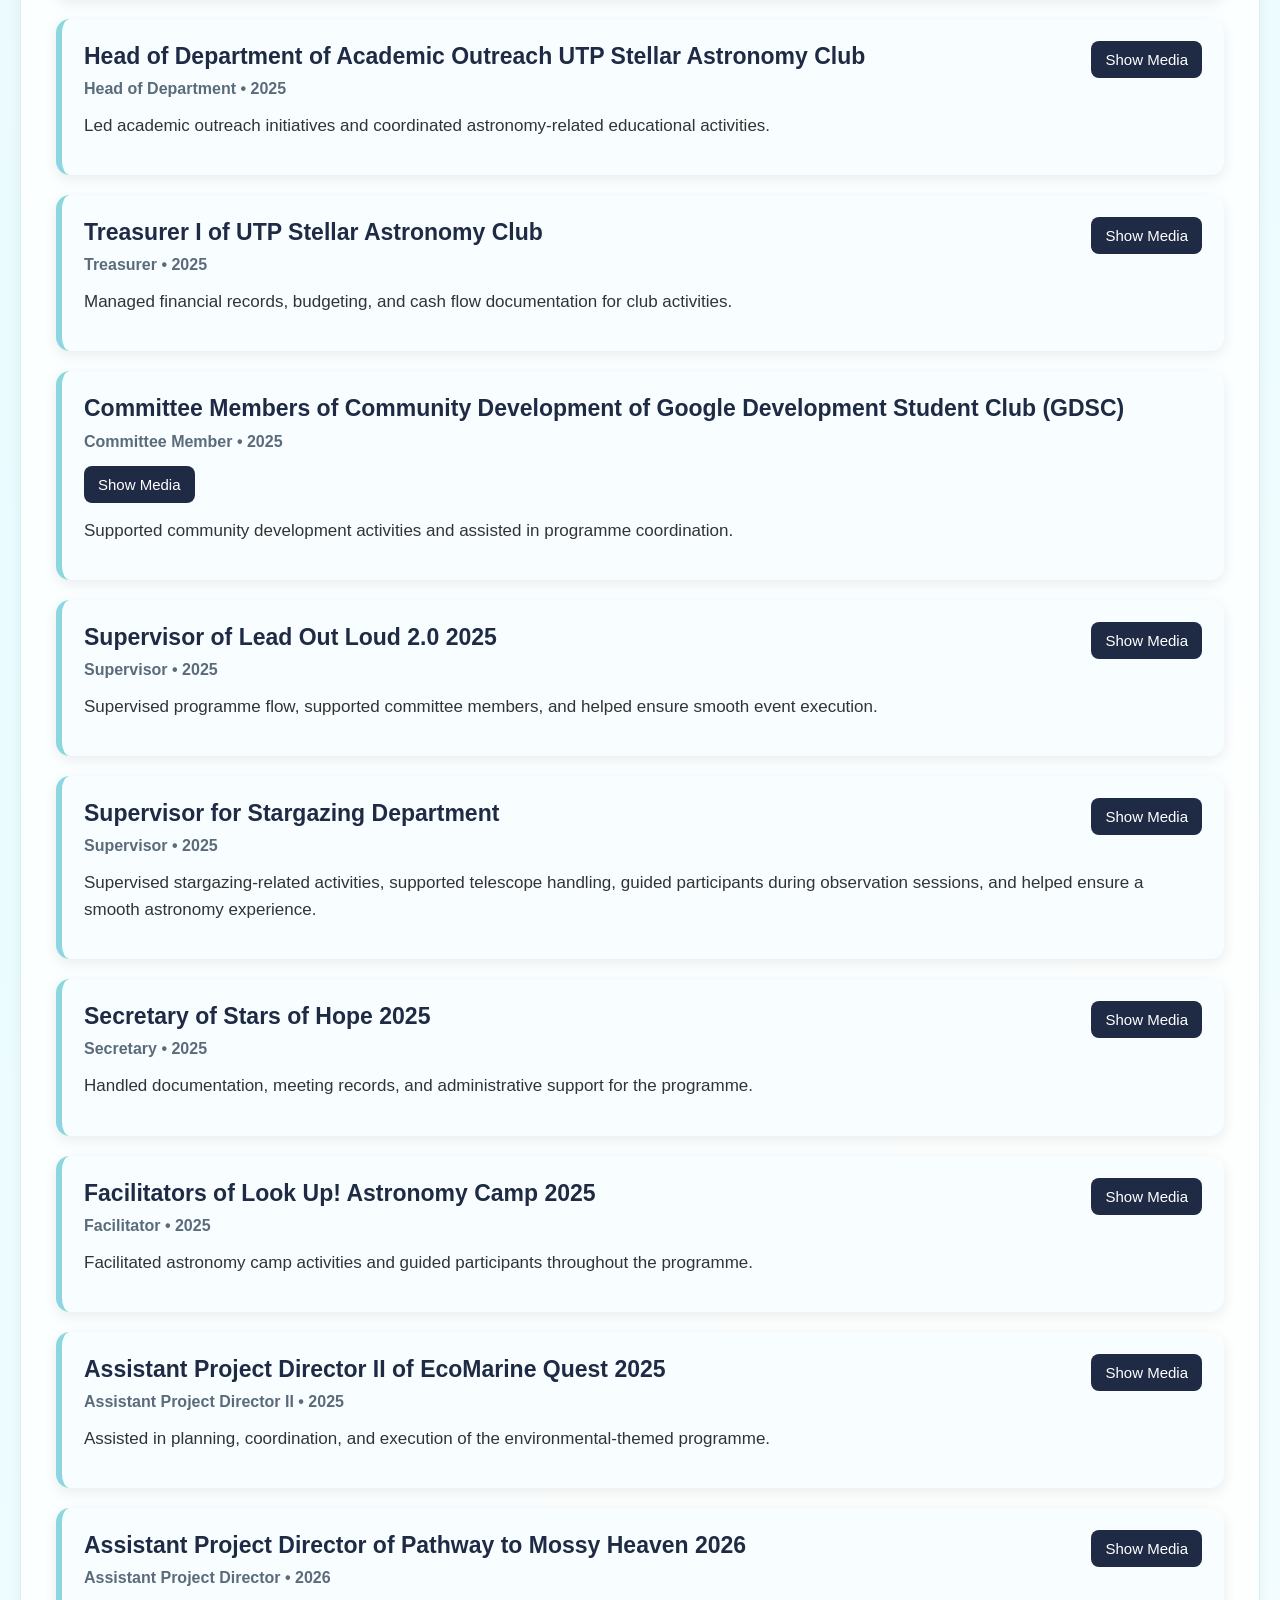
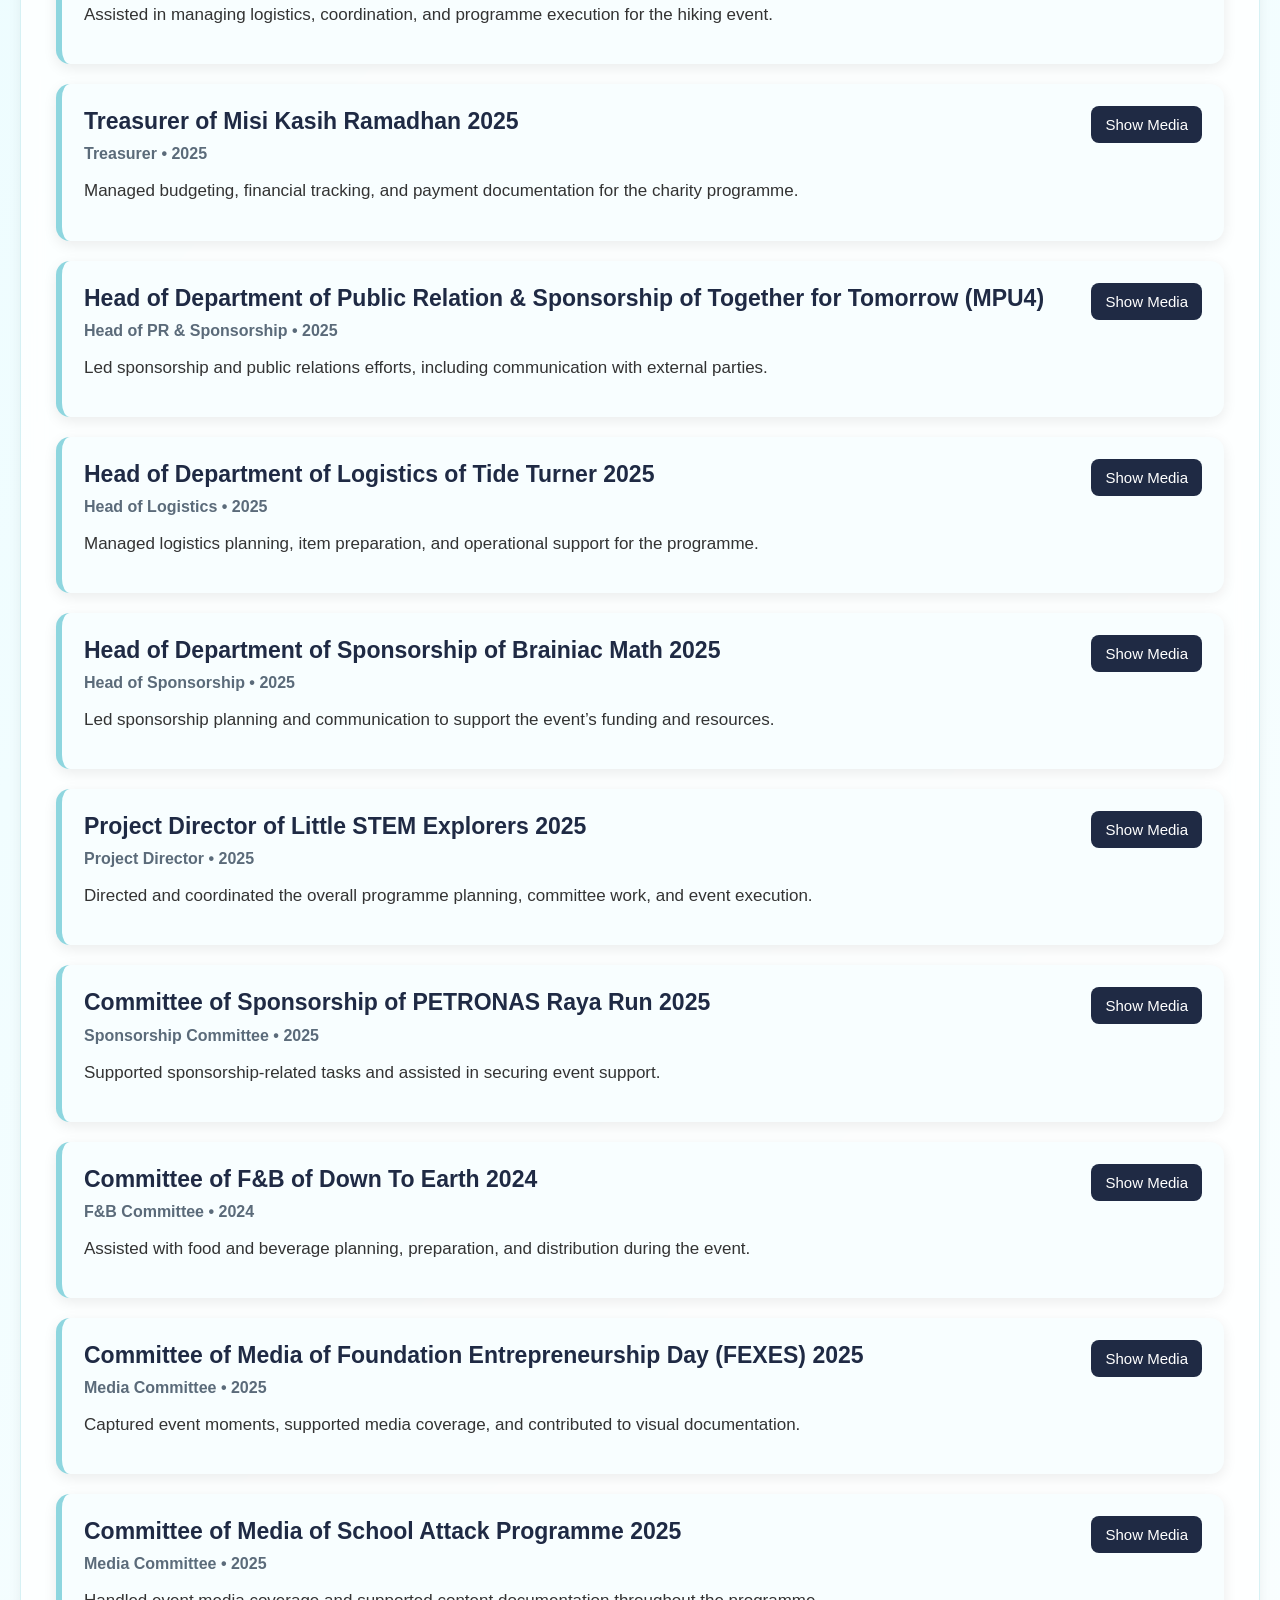
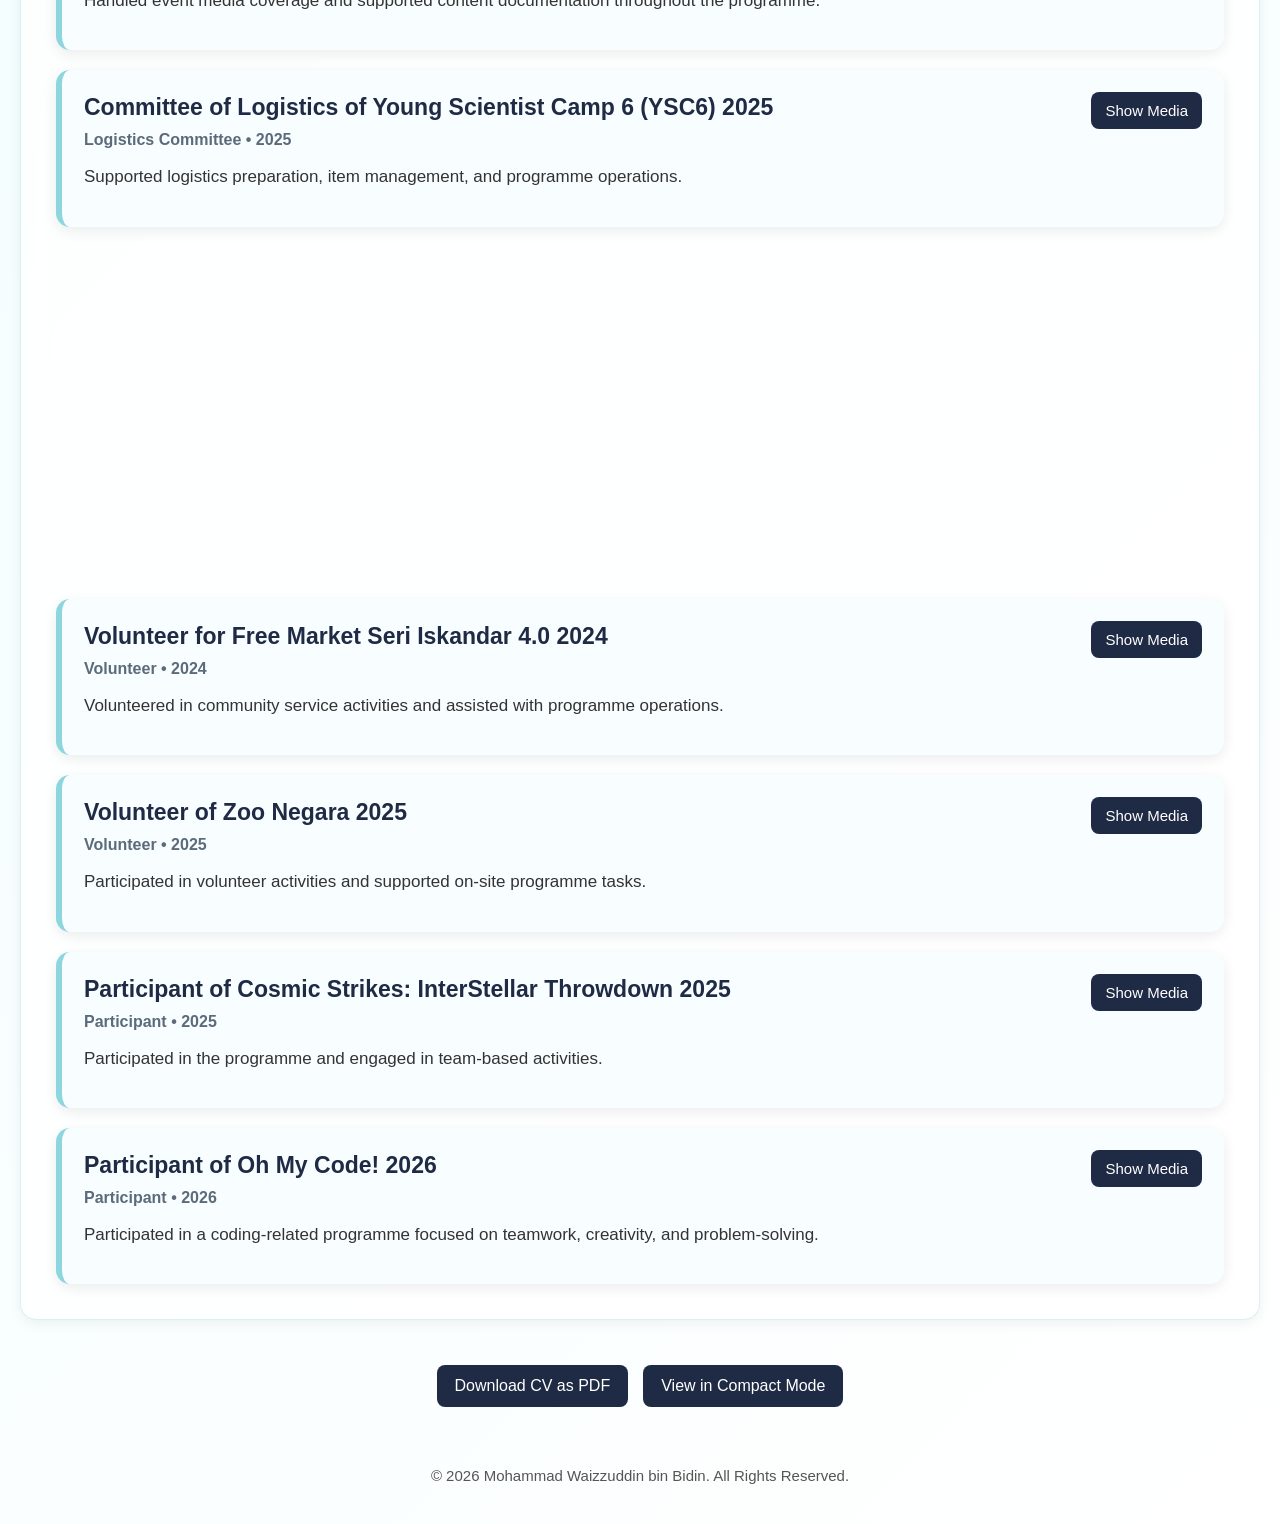
==== commit fd7e0d1c: "Fix missing hero text" ====
--- a/index.html
+++ b/index.html
@@ -4,7 +4,7 @@
     <meta charset="UTF-8">
     <meta name="viewport" content="width=device-width, initial-scale=1.0">
     <title>Mohammad Waizzuddin bin Bidin - Resume Website</title>
-    <link rel="stylesheet" href="style.css?v=23">
+    <link rel="stylesheet" href="style.css?v=24">
 </head>
 <body>
 
@@ -24,23 +24,23 @@
 <header class="hero">
     <div class="hero-content">
         <div class="profile-picture">
-            <img src="images/your-photo.jpg" alt="Profile Photo">
+            <img src="images/your-photo.jpg?v=2" alt="Profile Photo">
         </div>
 
         <h1>Mohammad Waizzuddin bin Bidin</h1>
 
         <p class="hero-title">
-            Information Technology Student | Software Developer | Event Leader | Drone Content Creator
+            Information Technology Student | Web Developer | Event Leader | Drone Content Creator
         </p>
 
         <p class="hero-description">
-            Passionate about technology, software development, leadership, creative media, and building digital solutions that create real impact.
+            Passionate about technology, web development, leadership, creative media, and building digital solutions that create real impact.
         </p>
 
         <div class="hero-buttons">
             <a href="#projects" class="hero-btn">View Projects</a>
             <a href="#activities" class="hero-btn secondary">View Activities</a>
-            <a href="mailto:mohammad_22011153@utp.edu.my" class="hero-btn">Contact Me</a>
+            <a href="#contact" class="hero-btn">Contact Me</a>
         </div>
     </div>
 </header>
--- a/style.css
+++ b/style.css
@@ -1475,90 +1475,87 @@
 }
 
 /* =========================
-   PROFESSIONAL CLEAN MODE
-   Removes distracting effects
+   PROJECT SECTION STABLE MODE
+   Remove distracting effects only for projects
    ========================= */
 
-/* Remove floating background blobs */
-body::before,
-body::after {
-    display: none !important;
-}
-
-/* Remove hero moving circles */
-.hero::before,
-.hero::after {
-    display: none !important;
-}
-
-/* Remove profile floating animation */
-.profile-picture img {
-    animation: none !important;
-}
-
-/* Remove cursor glow */
-.cursor-glow {
-    display: none !important;
-}
-
-/* Remove shiny button animation */
-.hero-btn::before,
-#downloadBtn::before,
-#viewModeBtn::before,
-.contact-links a::before,
-.project-links a::before,
-.download-media-btn::before,
-.toggle-media::before {
-    display: none !important;
-}
-
-/* Make cards stable */
-.activity-card,
-.project-card,
-.drone-card {
+.project-card {
     transform: none !important;
     transition: box-shadow 0.25s ease, border-color 0.25s ease !important;
 }
 
-/* Simple professional hover only */
-.activity-card:hover,
-.project-card:hover,
-.drone-card:hover {
+.project-card:hover {
     transform: none !important;
     box-shadow: 0 6px 18px rgba(0, 0, 0, 0.10) !important;
 }
 
-/* Stop images from moving too much */
-.media-item:hover img,
-.media-item:hover video,
-.drone-card:hover img,
-.drone-card:hover video,
-.project-card:hover img {
+/* Stop project images from moving/zooming */
+.project-card:hover img,
+.project-card:hover video,
+.project-gallery-image:hover {
     transform: none !important;
     filter: none !important;
 }
 
-/* Keep buttons stable */
+/* Stop shiny/glow effect on project buttons only */
+.project-links a::before,
+.toggle-project-gallery::before {
+    display: none !important;
+}
+
+/* Keep project buttons stable */
 .project-links a,
-.toggle-project-gallery,
-.toggle-media,
-.download-media-btn,
-.hero-btn,
-.contact-links a {
+.toggle-project-gallery {
     transform: none !important;
+    position: relative;
+    z-index: 10;
 }
 
 .project-links a:hover,
-.toggle-project-gallery:hover,
-.toggle-media:hover,
-.download-media-btn:hover,
-.hero-btn:hover,
-.contact-links a:hover {
+.toggle-project-gallery:hover {
     transform: none !important;
 }
 
-/* Optional: make reveal animation very subtle */
-.reveal {
+/* Hero text visibility fix */
+.hero h1,
+.hero-title,
+.hero-description {
+    display: block !important;
+    visibility: visible !important;
     opacity: 1 !important;
-    transform: none !important;
+    color: white !important;
+    text-align: center !important;
+}
+
+.hero h1 {
+    font-size: 38px !important;
+    margin: 22px 0 10px !important;
+    font-weight: 800 !important;
+}
+
+.hero-title {
+    font-size: 19px !important;
+    font-weight: 700 !important;
+    margin-bottom: 14px !important;
+}
+
+.hero-description {
+    font-size: 17px !important;
+    line-height: 1.7 !important;
+    max-width: 650px !important;
+    margin: 0 auto 25px !important;
+}
+
+@media (max-width: 768px) {
+    .hero h1 {
+        font-size: 28px !important;
+    }
+
+    .hero-title {
+        font-size: 15px !important;
+    }
+
+    .hero-description {
+        font-size: 14px !important;
+    }
 }
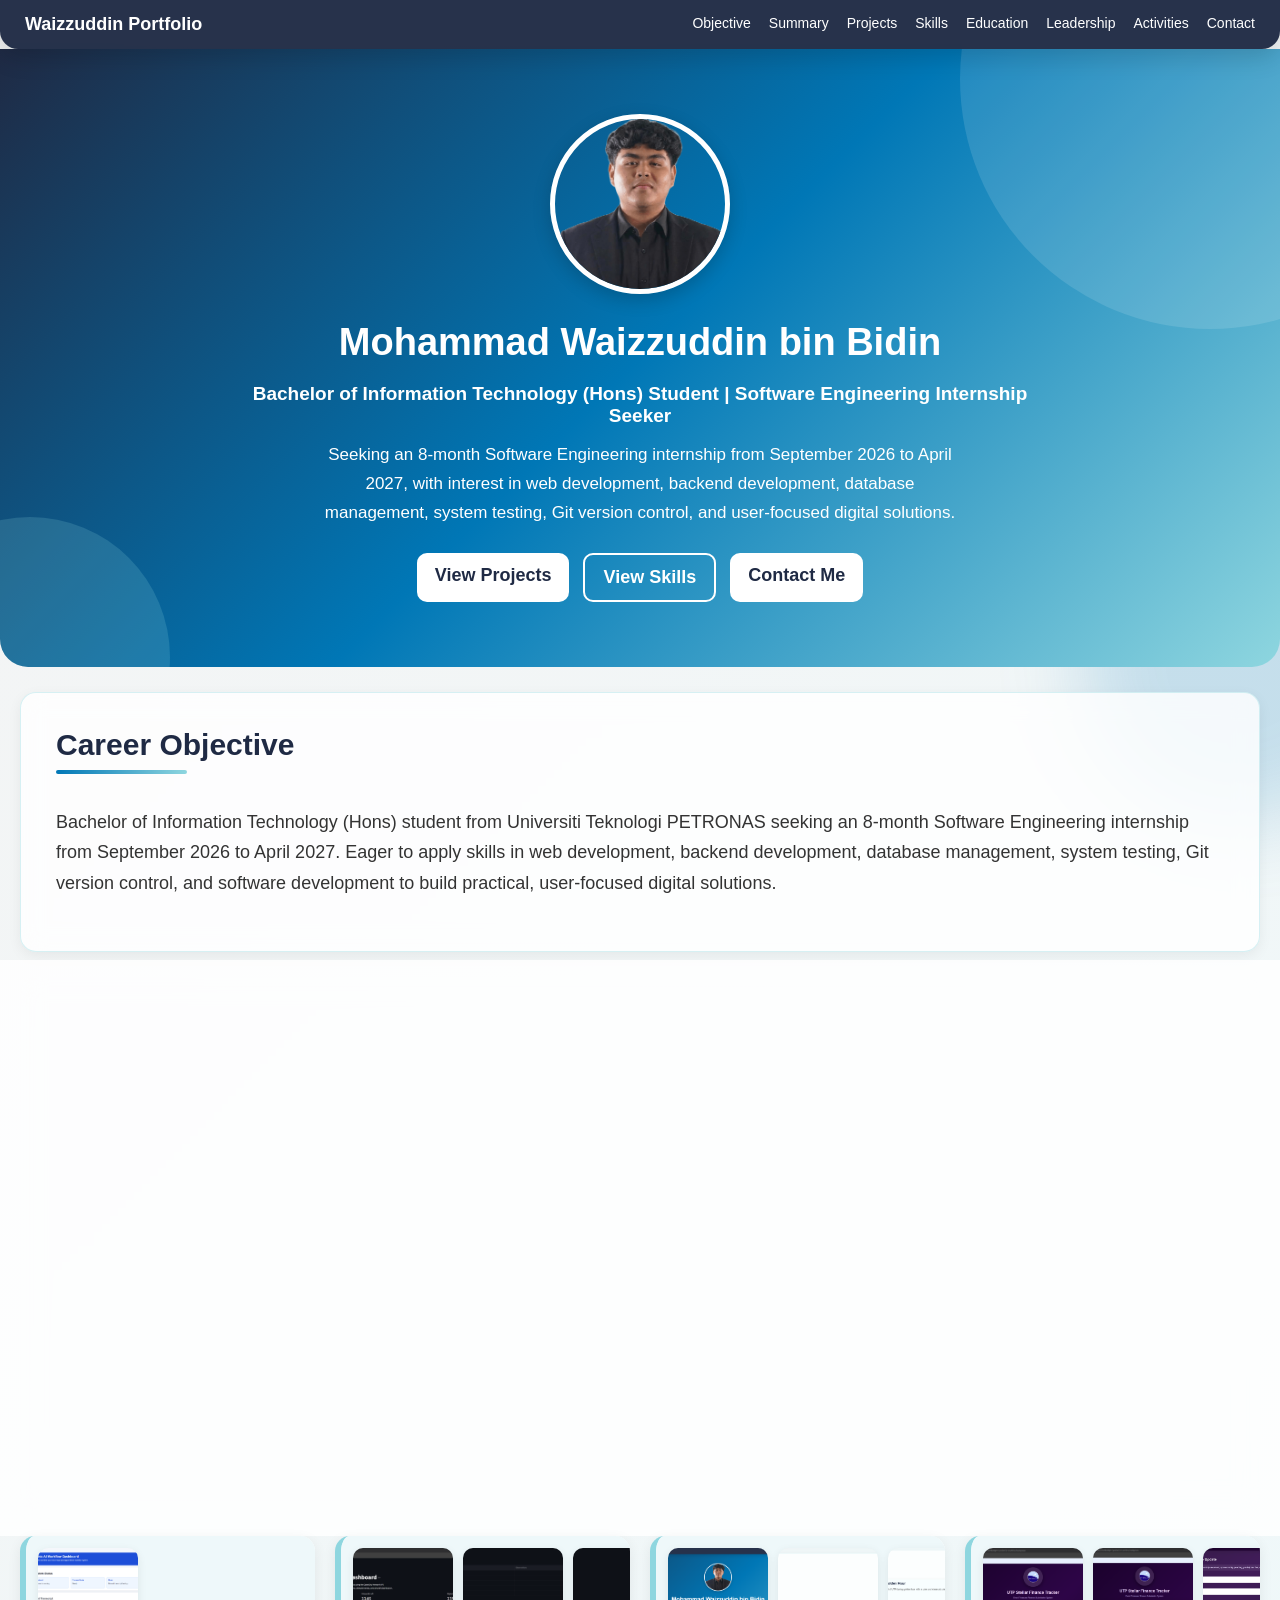
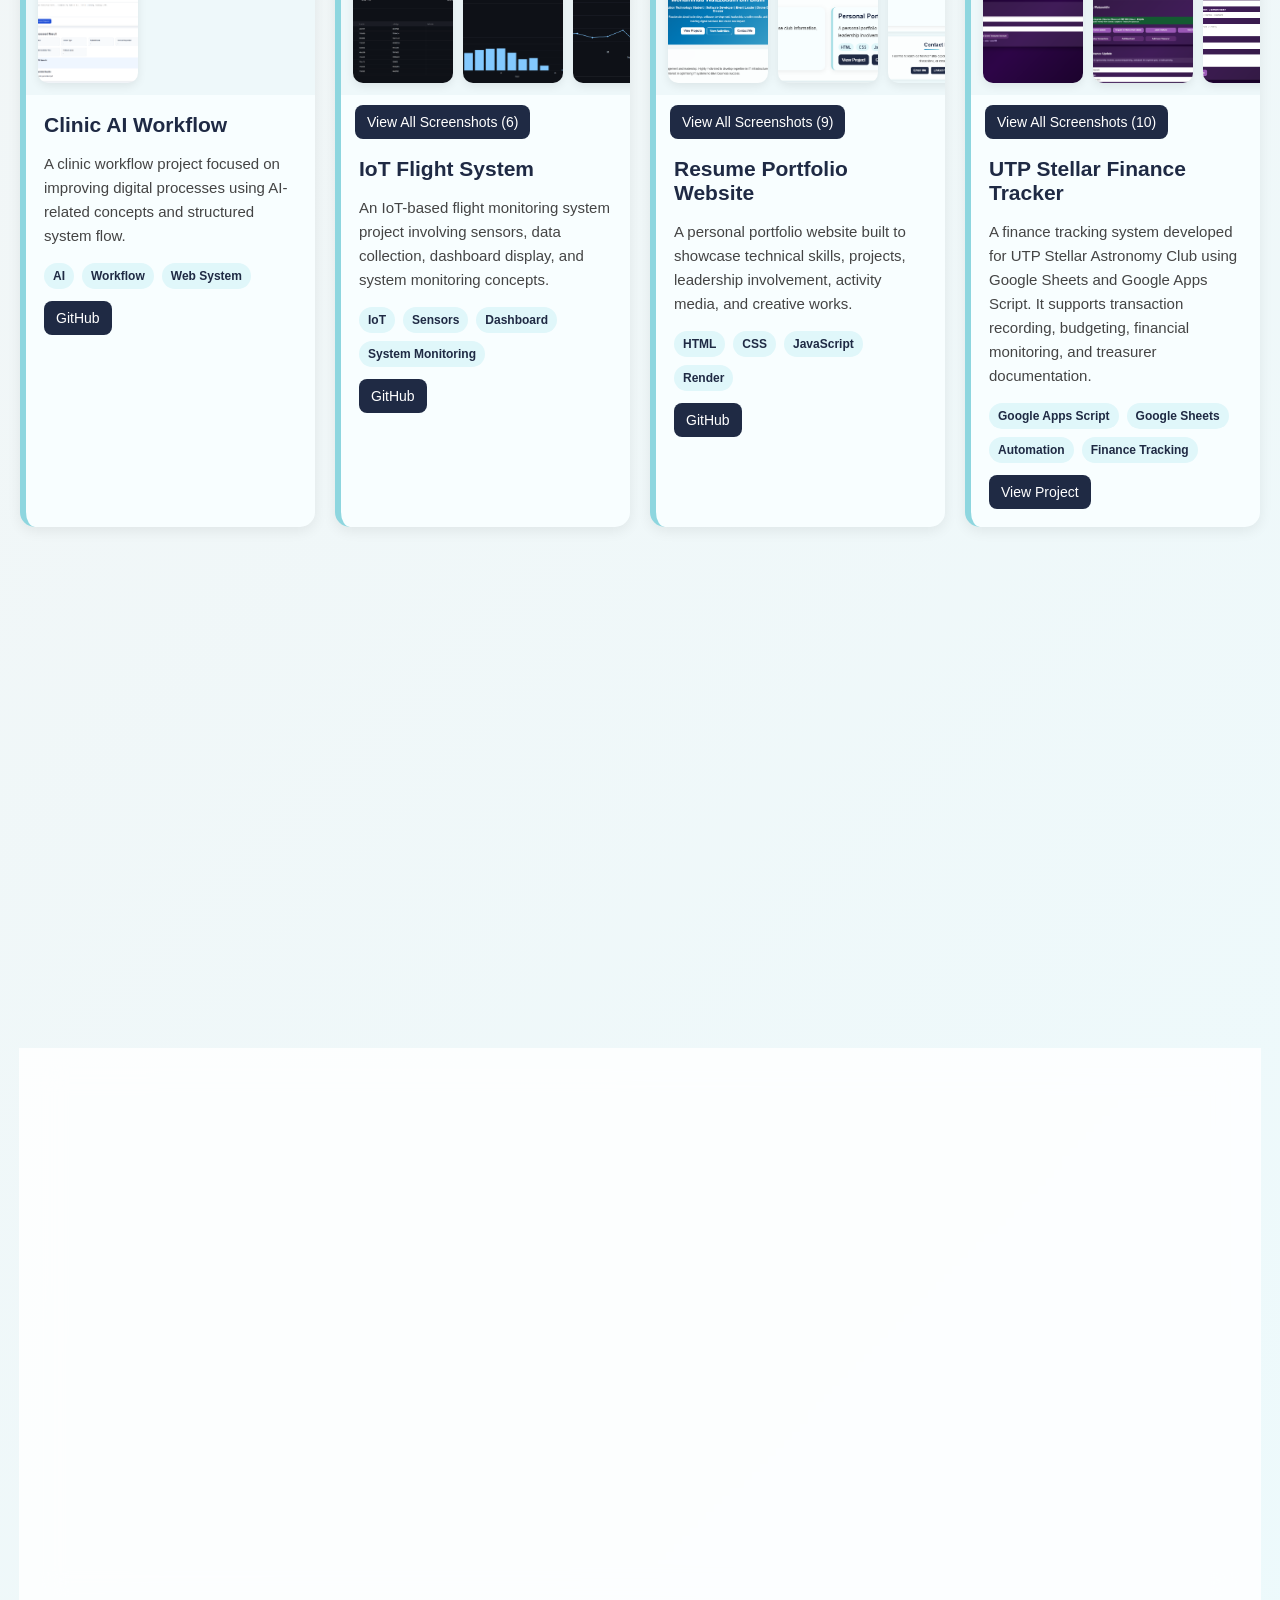
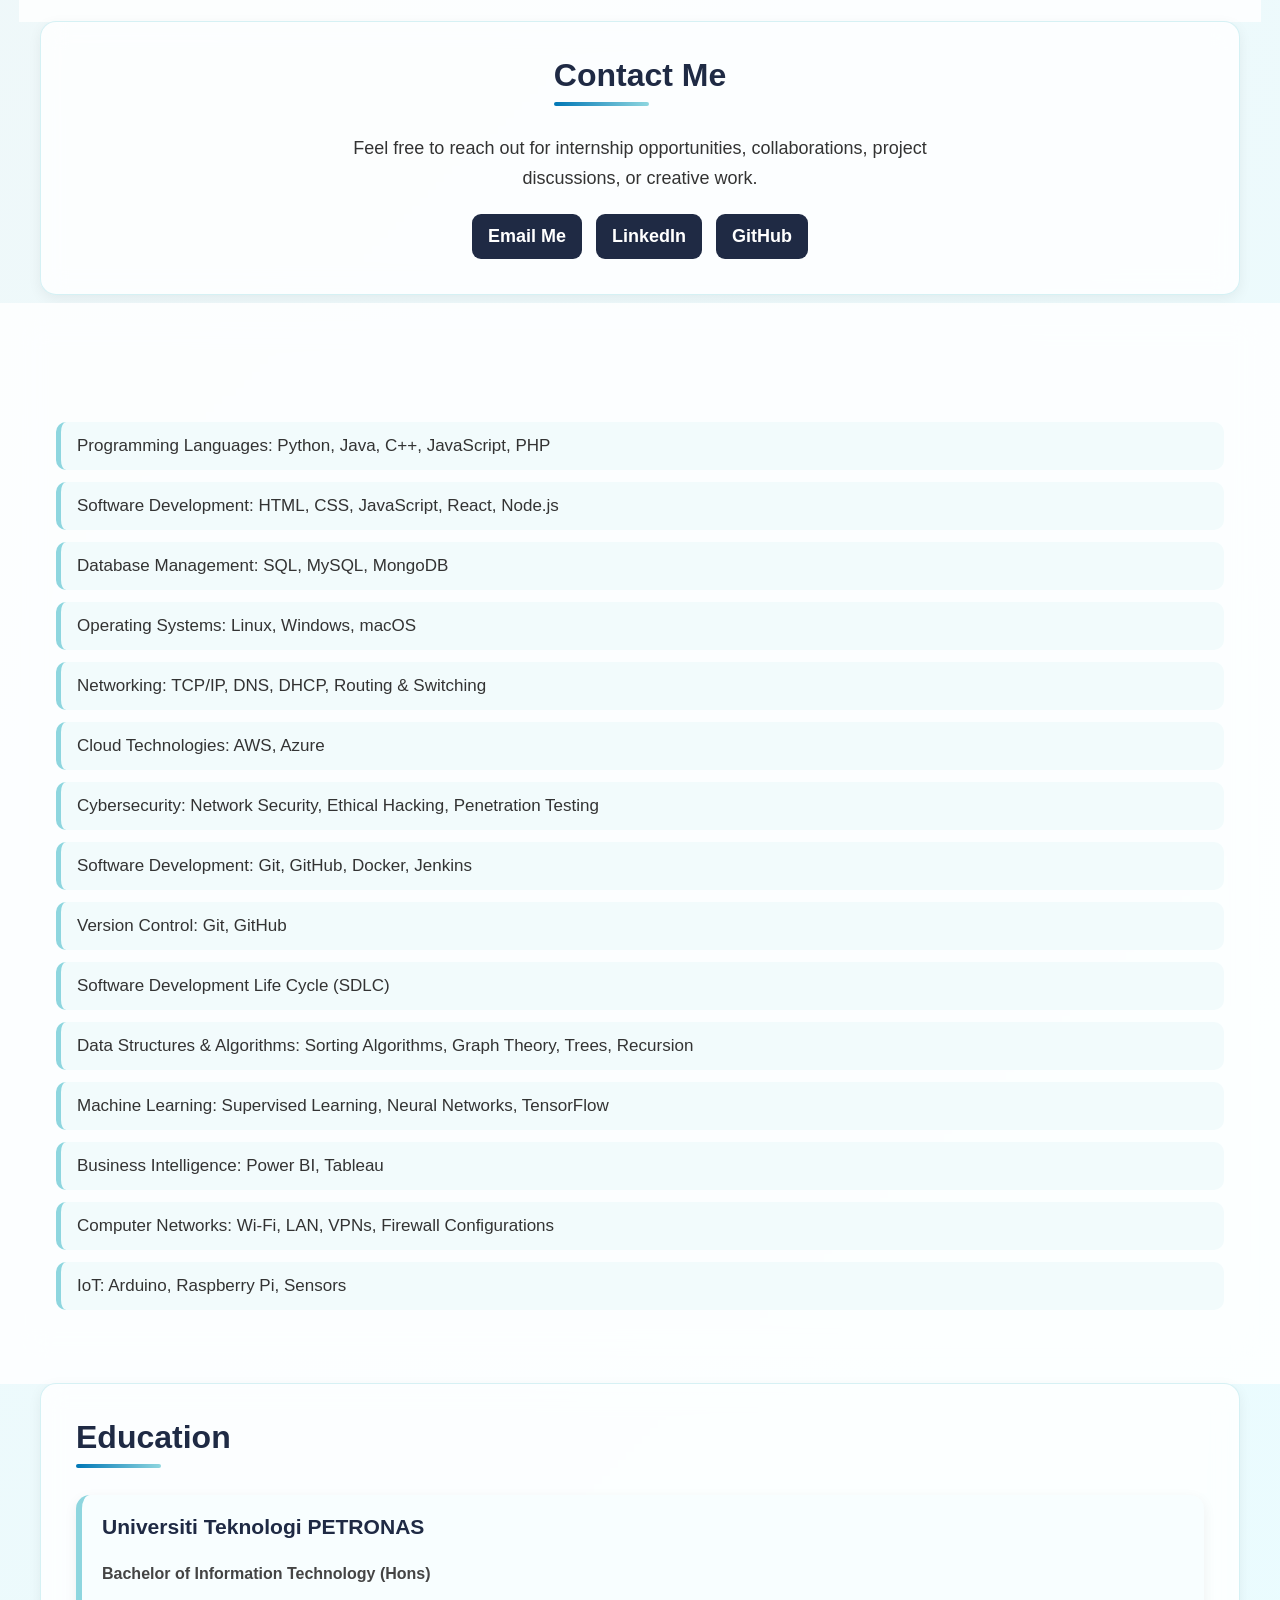
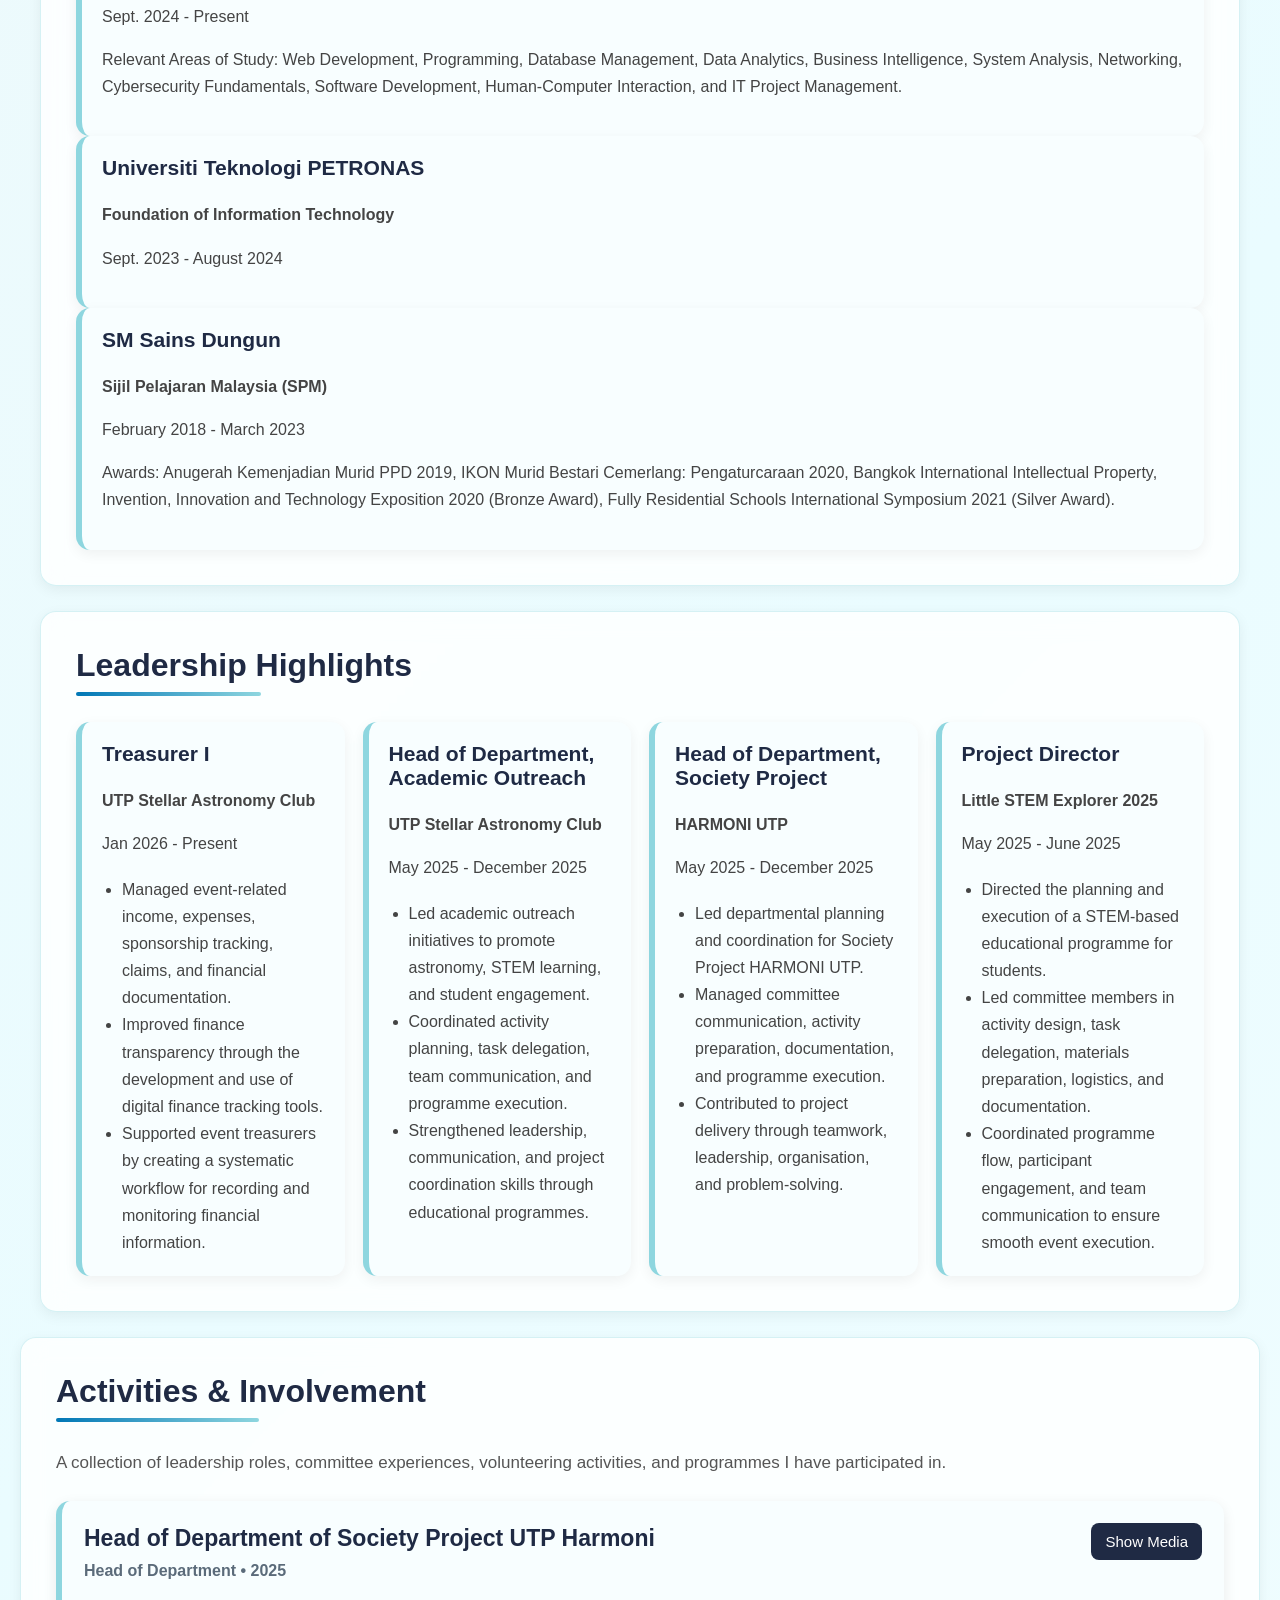
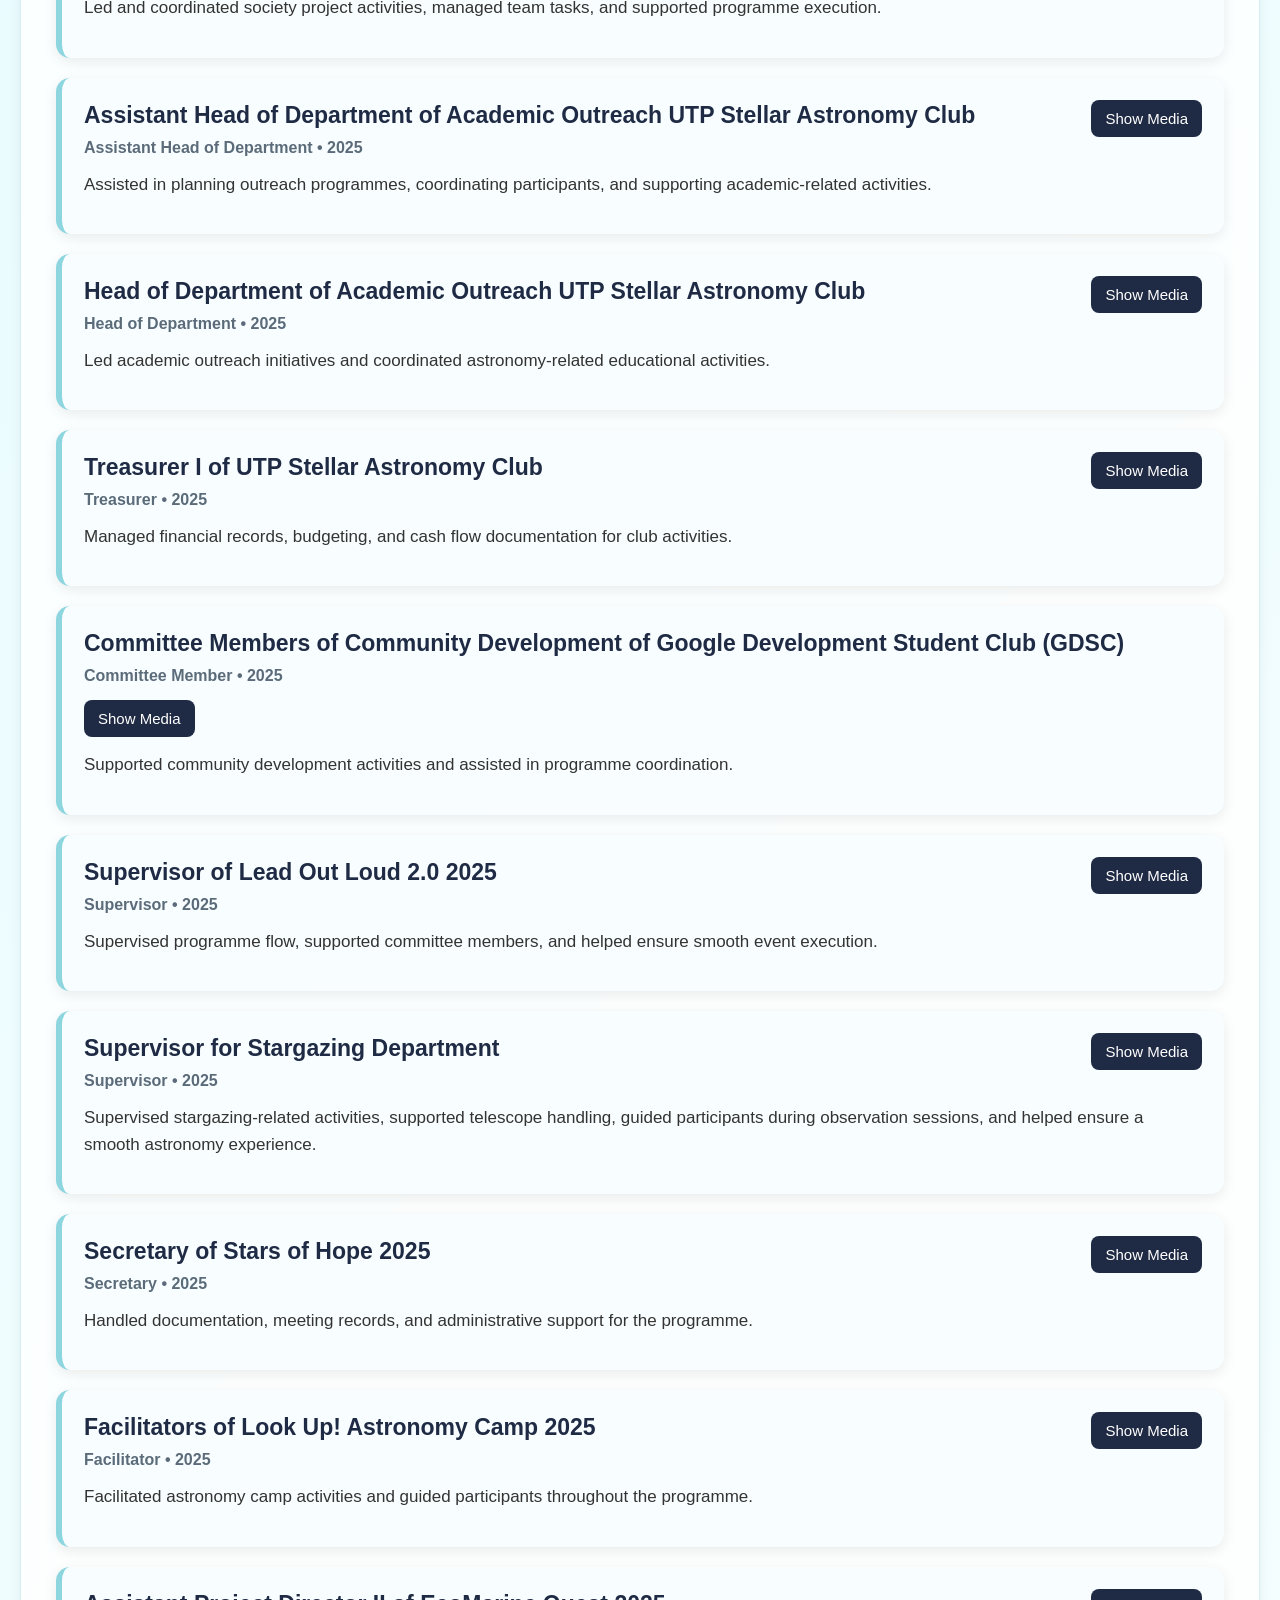
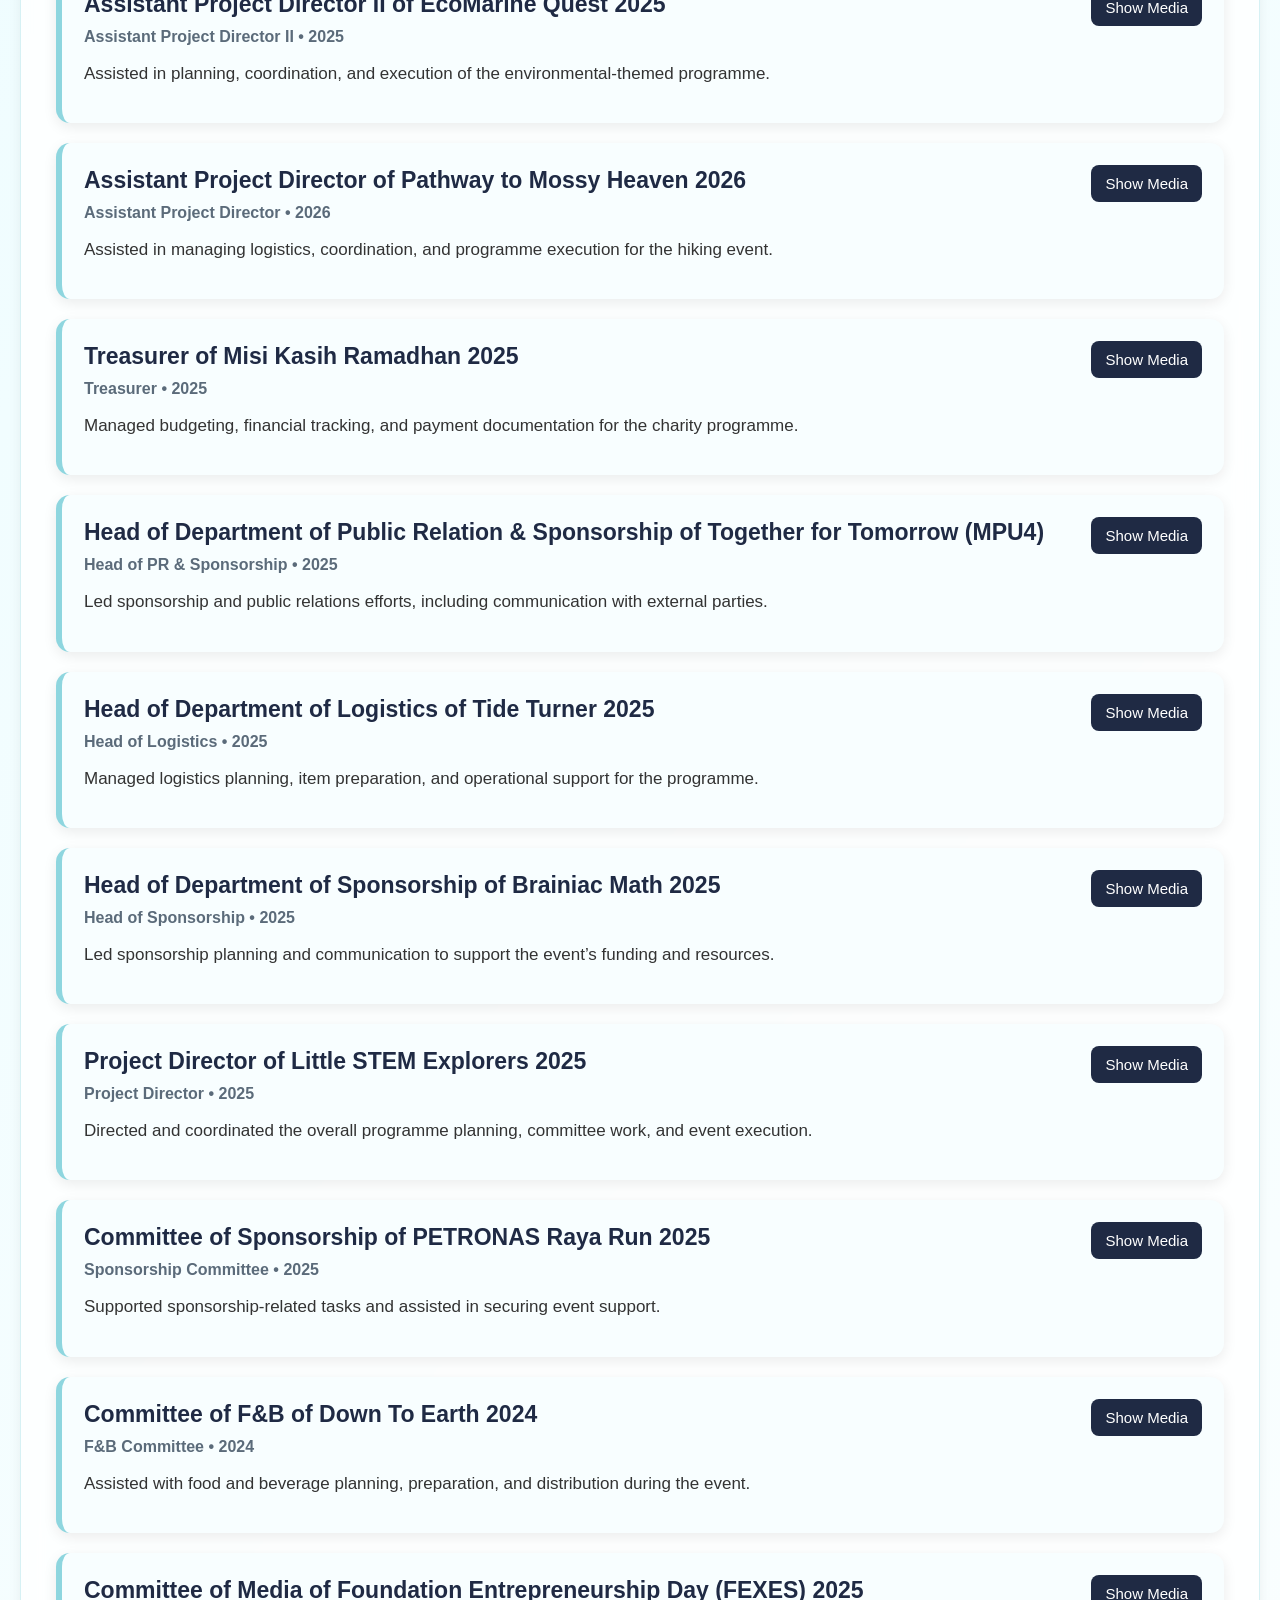
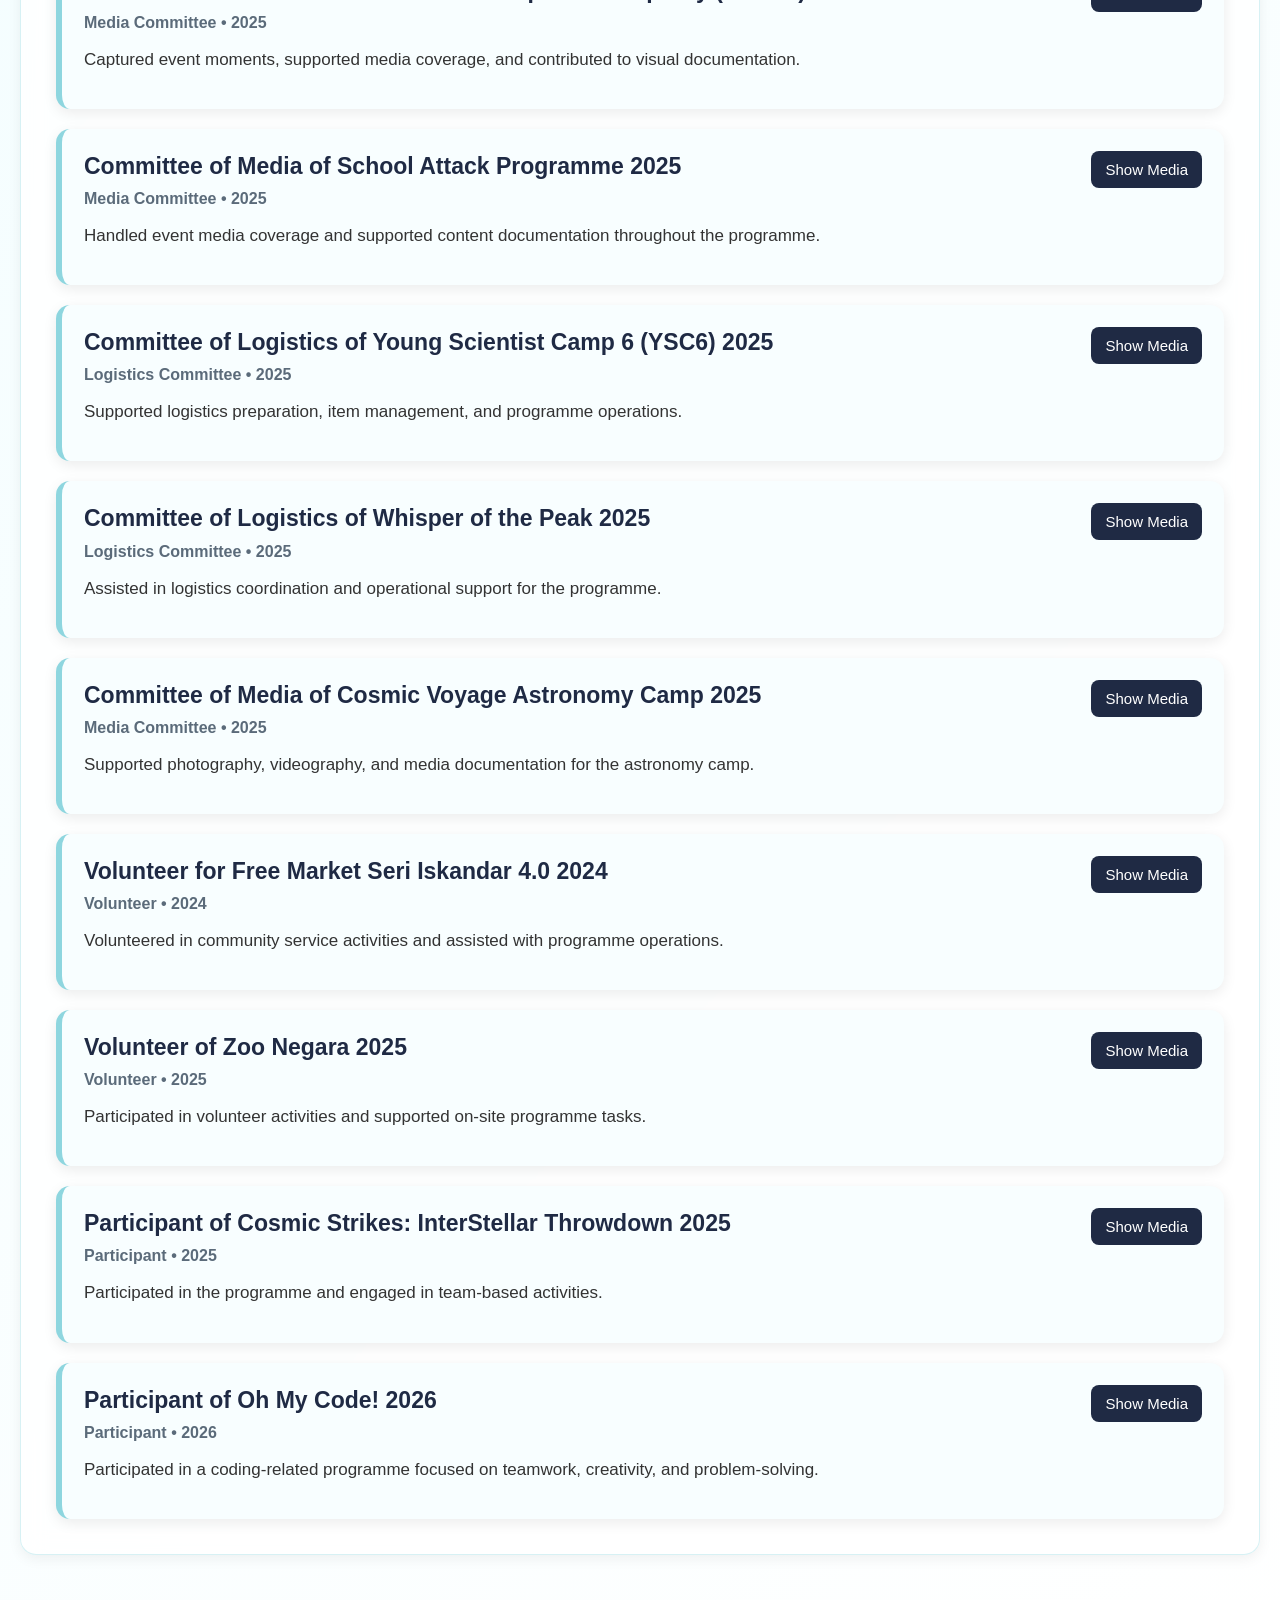
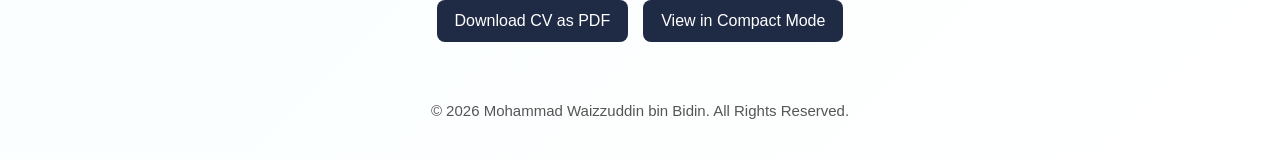
==== commit 3fe06533: "Align portfolio content with latest resume" ====
--- a/index.html
+++ b/index.html
@@ -4,42 +4,44 @@
     <meta charset="UTF-8">
     <meta name="viewport" content="width=device-width, initial-scale=1.0">
     <title>Mohammad Waizzuddin bin Bidin - Resume Website</title>
-    <link rel="stylesheet" href="style.css?v=24">
+    <link rel="stylesheet" href="style.css?v=30">
 </head>
 <body>
 
     <nav class="navbar">
     <div class="nav-logo">Waizzuddin Portfolio</div>
 
-    <div class="nav-links">
-        <a href="#about">About</a>
-        <a href="#projects">Projects</a>
-        <a href="#skills">Skills</a>
-        <a href="#activities">Activities</a>
-        <a href="#drone">Drone Gallery</a>
-        <a href="#contact">Contact</a>
-    </div>
+  <div class="nav-links">
+    <a href="#about">Objective</a>
+    <a href="#summary">Summary</a>
+    <a href="#projects">Projects</a>
+    <a href="#skills">Skills</a>
+    <a href="#education">Education</a>
+    <a href="#leadership">Leadership</a>
+    <a href="#activities">Activities</a>
+    <a href="#contact">Contact</a>
+</div>
 </nav>
 
 <header class="hero">
     <div class="hero-content">
         <div class="profile-picture">
-            <img src="images/your-photo.jpg?v=2" alt="Profile Photo">
+            <img src="images/your-photo.jpg?v=3" alt="Profile Photo">
         </div>
 
         <h1>Mohammad Waizzuddin bin Bidin</h1>
 
         <p class="hero-title">
-            Information Technology Student | Web Developer | Event Leader | Drone Content Creator
+            Bachelor of Information Technology (Hons) Student | Software Engineering Internship Seeker
         </p>
 
         <p class="hero-description">
-            Passionate about technology, web development, leadership, creative media, and building digital solutions that create real impact.
+            Seeking an 8-month Software Engineering internship from September 2026 to April 2027, with interest in web development, backend development, database management, system testing, Git version control, and user-focused digital solutions.
         </p>
 
         <div class="hero-buttons">
             <a href="#projects" class="hero-btn">View Projects</a>
-            <a href="#activities" class="hero-btn secondary">View Activities</a>
+            <a href="#skills" class="hero-btn secondary">View Skills</a>
             <a href="#contact" class="hero-btn">Contact Me</a>
         </div>
     </div>
@@ -47,19 +49,59 @@
 
     <main>
 
-  <section class="about" id="about">
-            <h2>About Me</h2>
-            <p>
-                Aspiring IT professional pursuing a degree in Information Technology, with a strong passion for technology management and leadership. Highly motivated to develop expertise in IT infrastructure, cybersecurity, and project management. Seeking opportunities to enhance technical and strategic skills, with the goal of becoming an IT Manager in the future. Strong problem-solving abilities, teamwork skills, and a keen interest in optimising IT systems to drive business success.
-            </p>
-        </section>
-
-        <section class="projects" id="projects">
-    <h2>Featured Projects</h2>
-
-    <p class="section-intro">
-        A showcase of selected projects involving web development, digital tools, and creative technology.
+ <section class="about" id="about">
+    <h2>Career Objective</h2>
+
+    <p>
+        Bachelor of Information Technology (Hons) student from Universiti Teknologi PETRONAS seeking an 8-month Software Engineering internship from September 2026 to April 2027. Eager to apply skills in web development, backend development, database management, system testing, Git version control, and software development to build practical, user-focused digital solutions.
     </p>
+</section>
+
+<section class="technical-skills" id="skills">
+    <h2>Skills</h2>
+
+    <div class="skills-grid">
+        <div class="skill-card">
+            <h3>Programming</h3>
+            <p>Python, Java, C++, C#, JavaScript, PHP, R, SQL, Google Apps Script</p>
+        </div>
+
+        <div class="skill-card">
+            <h3>Web Development</h3>
+            <p>HTML, CSS, React, Node.js, Flask, Streamlit, Responsive Web Design</p>
+        </div>
+
+        <div class="skill-card">
+            <h3>Database & Data Tools</h3>
+            <p>MySQL, MongoDB, SQLite, Microsoft Excel, Power BI, Tableau, Google Sheets</p>
+        </div>
+
+        <div class="skill-card">
+            <h3>Development Tools</h3>
+            <p>Visual Studio Code, Git, GitHub, npm, Expo</p>
+        </div>
+
+        <div class="skill-card">
+            <h3>Software Engineering</h3>
+            <p>SDLC, Data Structures & Algorithms, API Integration, System Testing, Debugging, Documentation</p>
+        </div>
+
+        <div class="skill-card">
+            <h3>Networking & Systems</h3>
+            <p>TCP/IP Fundamentals, Firewall Concepts, Windows/Linux Familiarity, IT Support, Troubleshooting</p>
+        </div>
+
+        <div class="skill-card">
+            <h3>Cybersecurity Fundamentals</h3>
+            <p>Network Security Basics, IAM Concepts, Phishing Awareness, Vulnerability Scanning Concepts</p>
+        </div>
+
+        <div class="skill-card">
+            <h3>Languages</h3>
+            <p>Bahasa Melayu, English</p>
+        </div>
+    </div>
+</section>
 
     <div id="projectsContainer" class="project-grid"></div>
 </section>
@@ -110,6 +152,84 @@
             </ul>
         </section>
 
+        <section class="education-section" id="education">
+    <h2>Education</h2>
+
+    <div class="education-card">
+        <h3>Universiti Teknologi PETRONAS</h3>
+        <p><strong>Bachelor of Information Technology (Hons)</strong></p>
+        <p>Sept. 2024 - Present</p>
+        <p>
+            Relevant Areas of Study: Web Development, Programming, Database Management, Data Analytics, Business Intelligence, System Analysis, Networking, Cybersecurity Fundamentals, Software Development, Human-Computer Interaction, and IT Project Management.
+        </p>
+    </div>
+
+    <div class="education-card">
+        <h3>Universiti Teknologi PETRONAS</h3>
+        <p><strong>Foundation of Information Technology</strong></p>
+        <p>Sept. 2023 - August 2024</p>
+    </div>
+
+    <div class="education-card">
+        <h3>SM Sains Dungun</h3>
+        <p><strong>Sijil Pelajaran Malaysia (SPM)</strong></p>
+        <p>February 2018 - March 2023</p>
+        <p>
+            Awards: Anugerah Kemenjadian Murid PPD 2019, IKON Murid Bestari Cemerlang: Pengaturcaraan 2020, Bangkok International Intellectual Property, Invention, Innovation and Technology Exposition 2020 (Bronze Award), Fully Residential Schools International Symposium 2021 (Silver Award).
+        </p>
+    </div>
+</section>
+
+<section class="leadership-section" id="leadership">
+    <h2>Leadership Highlights</h2>
+
+    <div class="leadership-grid">
+        <div class="leadership-card">
+            <h3>Treasurer I</h3>
+            <p><strong>UTP Stellar Astronomy Club</strong></p>
+            <p>Jan 2026 - Present</p>
+            <ul>
+                <li>Managed event-related income, expenses, sponsorship tracking, claims, and financial documentation.</li>
+                <li>Improved finance transparency through the development and use of digital finance tracking tools.</li>
+                <li>Supported event treasurers by creating a systematic workflow for recording and monitoring financial information.</li>
+            </ul>
+        </div>
+
+        <div class="leadership-card">
+            <h3>Head of Department, Academic Outreach</h3>
+            <p><strong>UTP Stellar Astronomy Club</strong></p>
+            <p>May 2025 - December 2025</p>
+            <ul>
+                <li>Led academic outreach initiatives to promote astronomy, STEM learning, and student engagement.</li>
+                <li>Coordinated activity planning, task delegation, team communication, and programme execution.</li>
+                <li>Strengthened leadership, communication, and project coordination skills through educational programmes.</li>
+            </ul>
+        </div>
+
+        <div class="leadership-card">
+            <h3>Head of Department, Society Project</h3>
+            <p><strong>HARMONI UTP</strong></p>
+            <p>May 2025 - December 2025</p>
+            <ul>
+                <li>Led departmental planning and coordination for Society Project HARMONI UTP.</li>
+                <li>Managed committee communication, activity preparation, documentation, and programme execution.</li>
+                <li>Contributed to project delivery through teamwork, leadership, organisation, and problem-solving.</li>
+            </ul>
+        </div>
+
+        <div class="leadership-card">
+            <h3>Project Director</h3>
+            <p><strong>Little STEM Explorer 2025</strong></p>
+            <p>May 2025 - June 2025</p>
+            <ul>
+                <li>Directed the planning and execution of a STEM-based educational programme for students.</li>
+                <li>Led committee members in activity design, task delegation, materials preparation, logistics, and documentation.</li>
+                <li>Coordinated programme flow, participant engagement, and team communication to ensure smooth event execution.</li>
+            </ul>
+        </div>
+    </div>
+</section>
+
         <section class="experience" id="activities">
             <h2>Activities & Involvement</h2>
 
@@ -137,7 +257,7 @@
         <img id="modalImage" src="" alt="Zoomed activity image">
     </div>
 
-   <script src="script.js?v=21"></script>
+   <script src="script.js?v=30"></script>
 
     <!-- jsPDF CDN -->
     <script src="https://cdnjs.cloudflare.com/ajax/libs/jspdf/2.5.1/jspdf.umd.min.js"></script>
--- a/style.css
+++ b/style.css
@@ -1558,4 +1558,92 @@
     .hero-description {
         font-size: 14px !important;
     }
+}
+
+/* Resume-aligned portfolio sections */
+.technical-summary,
+.education-section,
+.leadership-section {
+    background: rgba(255, 255, 255, 0.82);
+    backdrop-filter: blur(12px);
+    border: 1px solid rgba(142, 214, 223, 0.35);
+    padding: 35px;
+    margin: 0 20px 25px;
+    border-radius: 16px;
+    box-shadow: 0 4px 14px rgba(0, 0, 0, 0.06);
+}
+
+.technical-summary h2,
+.education-section h2,
+.leadership-section h2 {
+    font-size: 32px;
+    margin-top: 0;
+    color: #1f2a44;
+    position: relative;
+    display: inline-block;
+}
+
+.technical-summary h2::after,
+.education-section h2::after,
+.leadership-section h2::after {
+    content: "";
+    display: block;
+    width: 55%;
+    height: 4px;
+    margin-top: 8px;
+    border-radius: 20px;
+    background: linear-gradient(90deg, #0077b6, #8ed6df);
+}
+
+.technical-summary p,
+.education-card p,
+.leadership-card p,
+.leadership-card li {
+    font-size: 16px;
+    line-height: 1.7;
+    color: #444;
+}
+
+.skills-grid,
+.leadership-grid {
+    display: grid;
+    grid-template-columns: repeat(auto-fit, minmax(260px, 1fr));
+    gap: 18px;
+}
+
+.skill-card,
+.education-card,
+.leadership-card {
+    background: #f8feff;
+    border-left: 6px solid #8ed6df;
+    padding: 20px;
+    border-radius: 14px;
+    box-shadow: 0 4px 14px rgba(0, 0, 0, 0.06);
+}
+
+.skill-card h3,
+.education-card h3,
+.leadership-card h3 {
+    margin-top: 0;
+    color: #1f2a44;
+}
+
+.leadership-card ul {
+    padding-left: 20px;
+    margin-bottom: 0;
+}
+
+/* Make resume-aligned sections mobile friendly */
+@media (max-width: 768px) {
+    .technical-summary,
+    .education-section,
+    .leadership-section {
+        padding: 24px;
+        margin: 0 10px 20px;
+    }
+
+    .skills-grid,
+    .leadership-grid {
+        grid-template-columns: 1fr;
+    }
 }
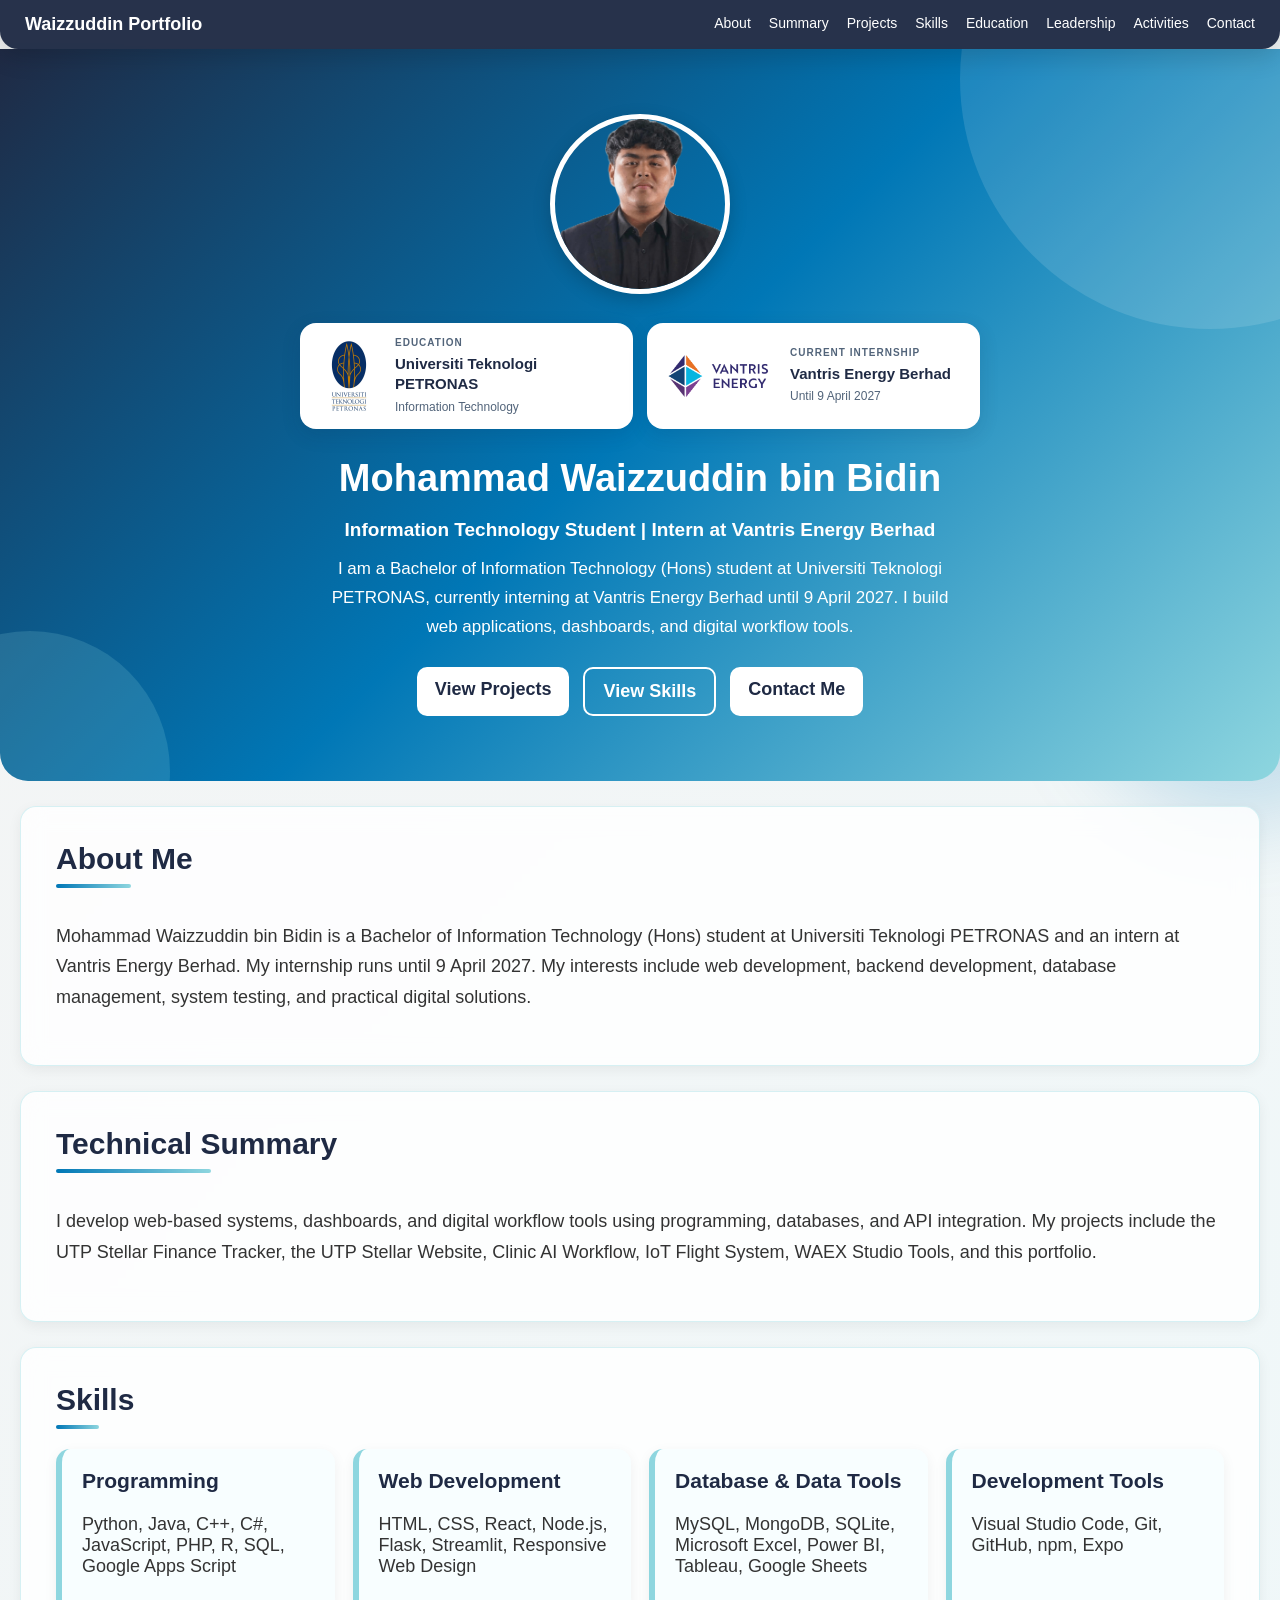
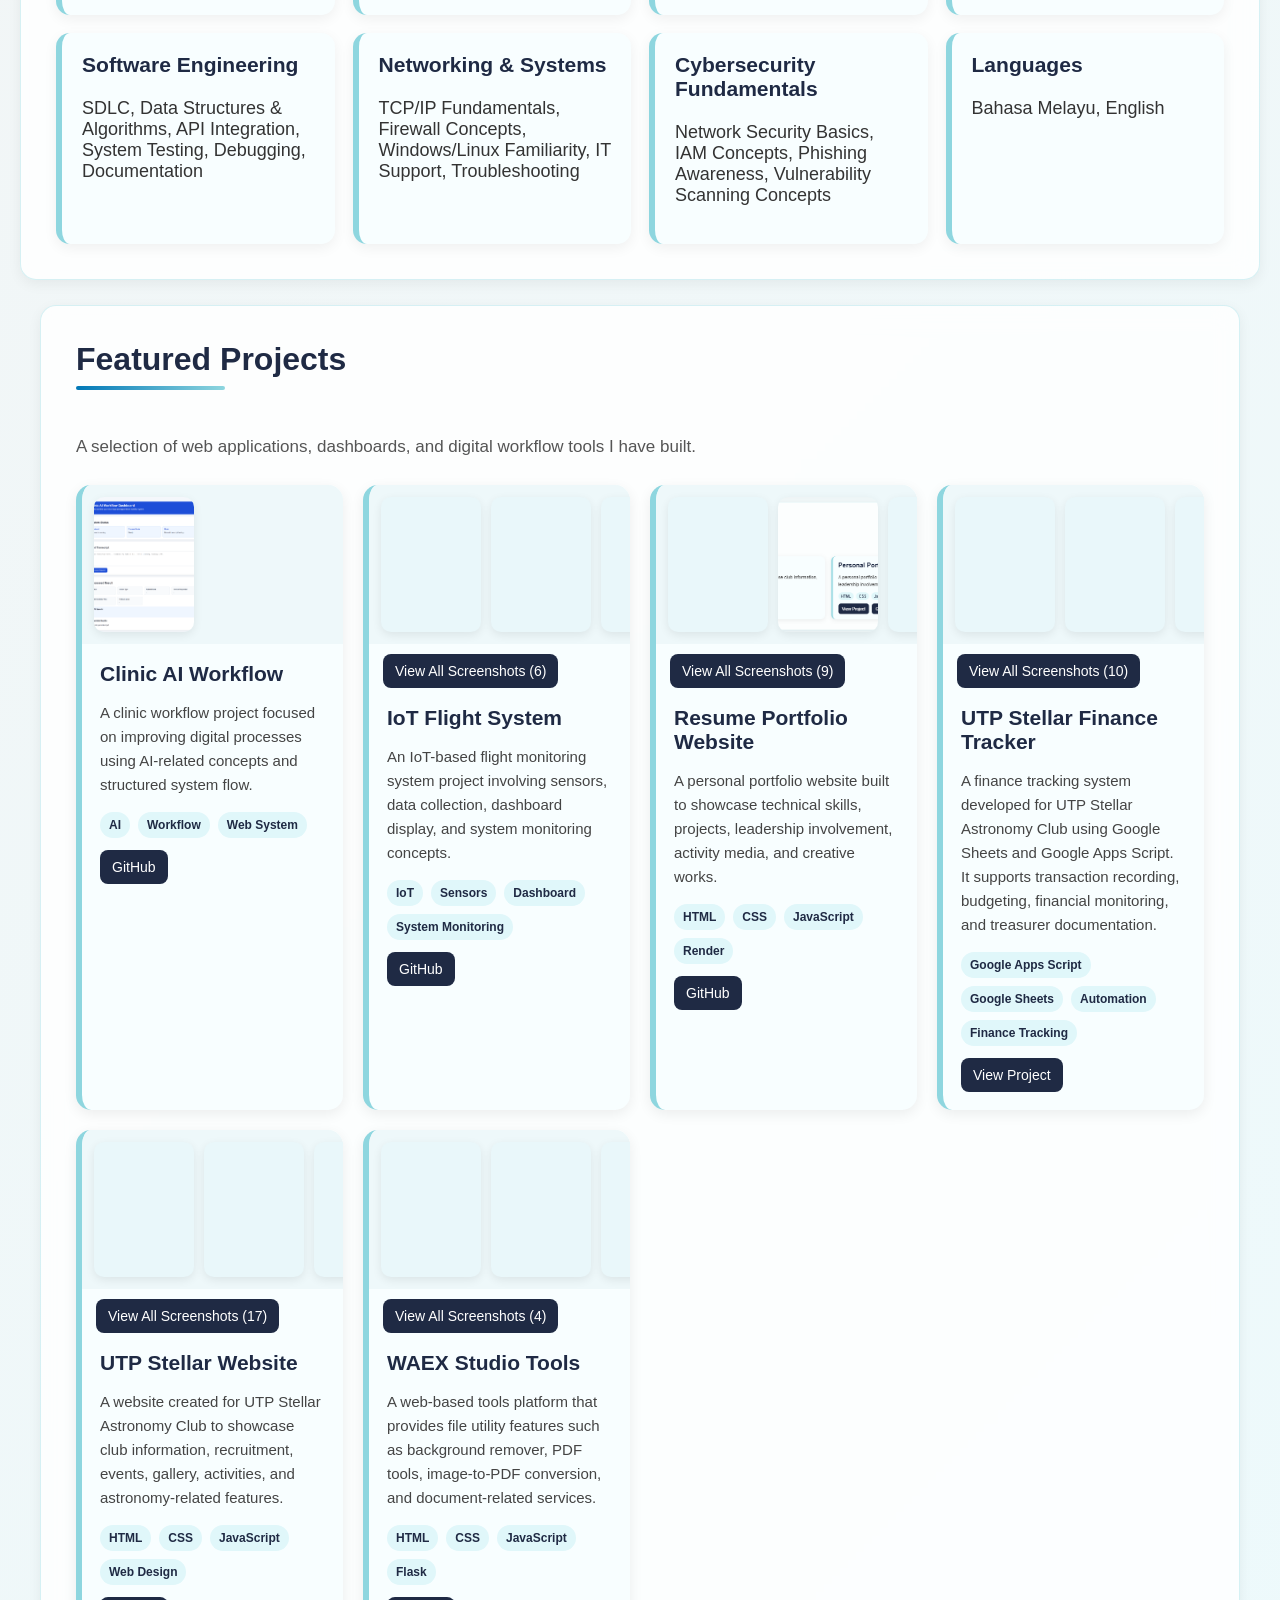
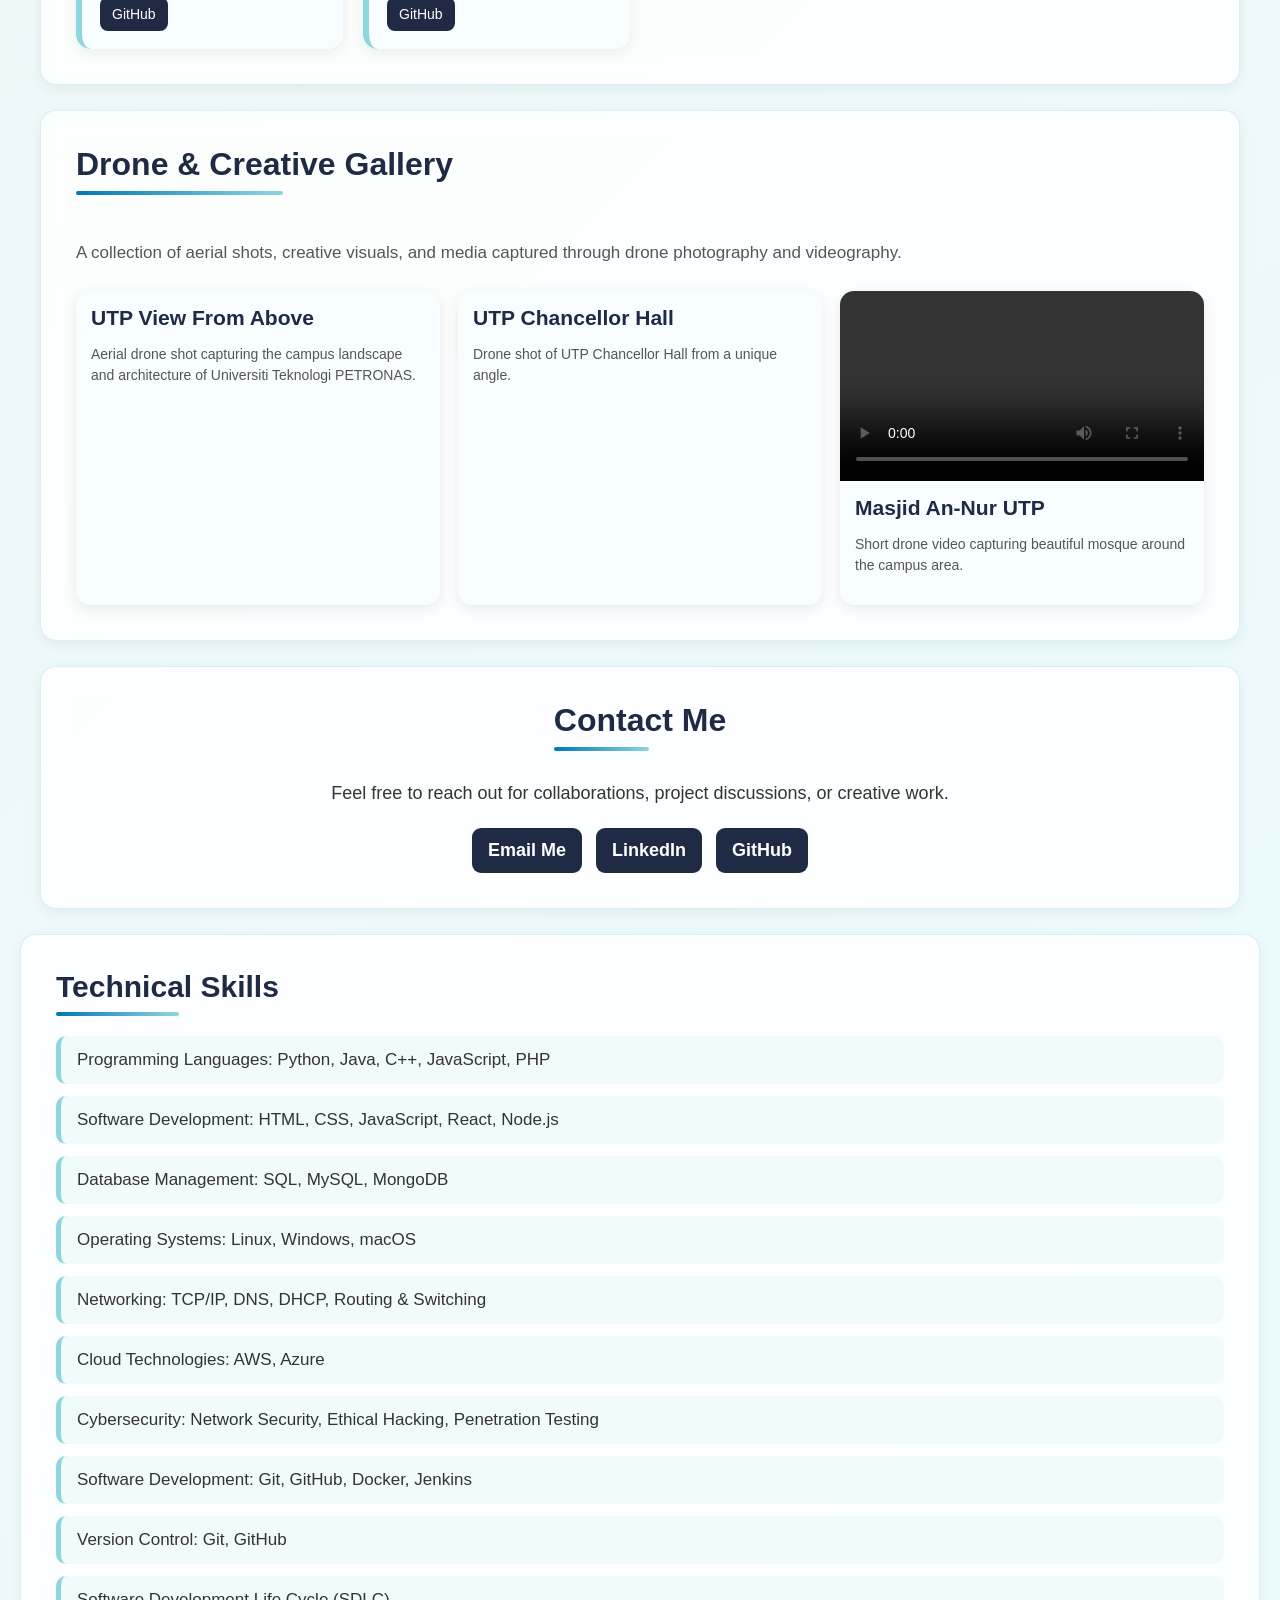
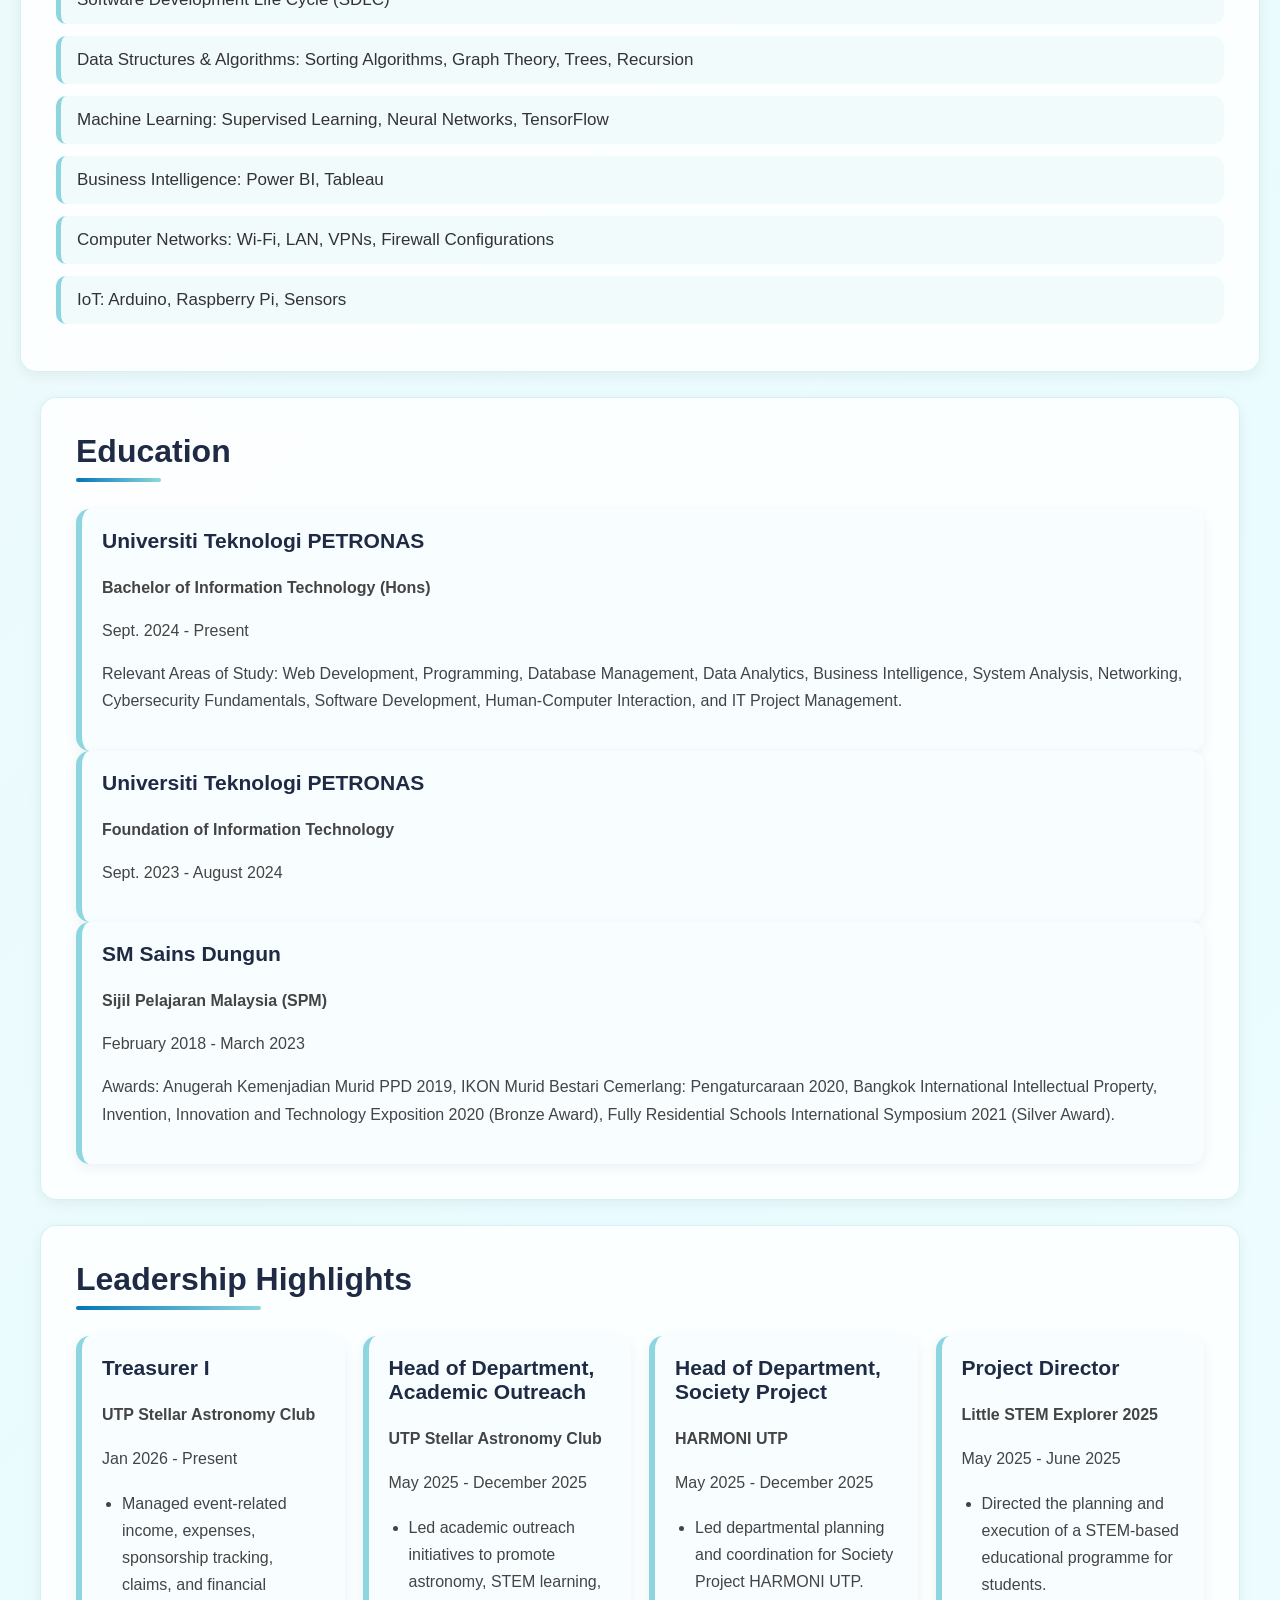
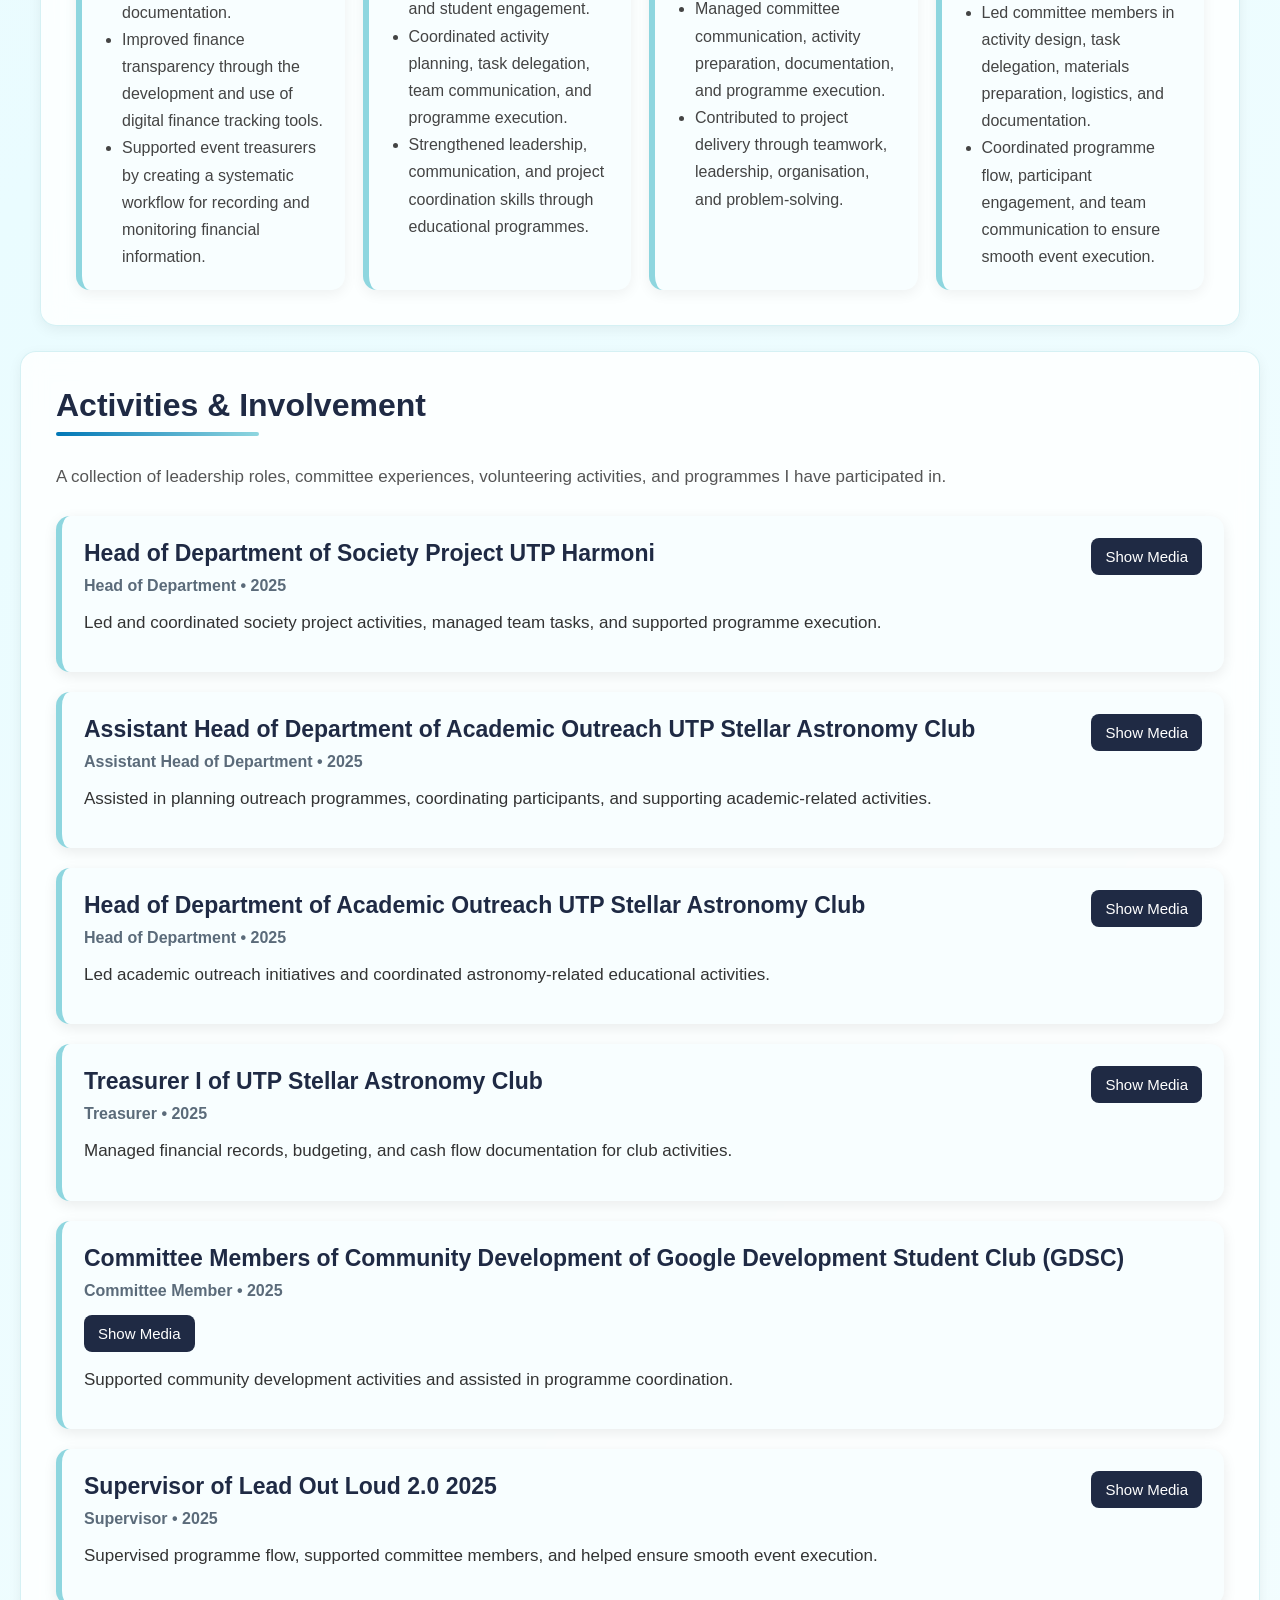
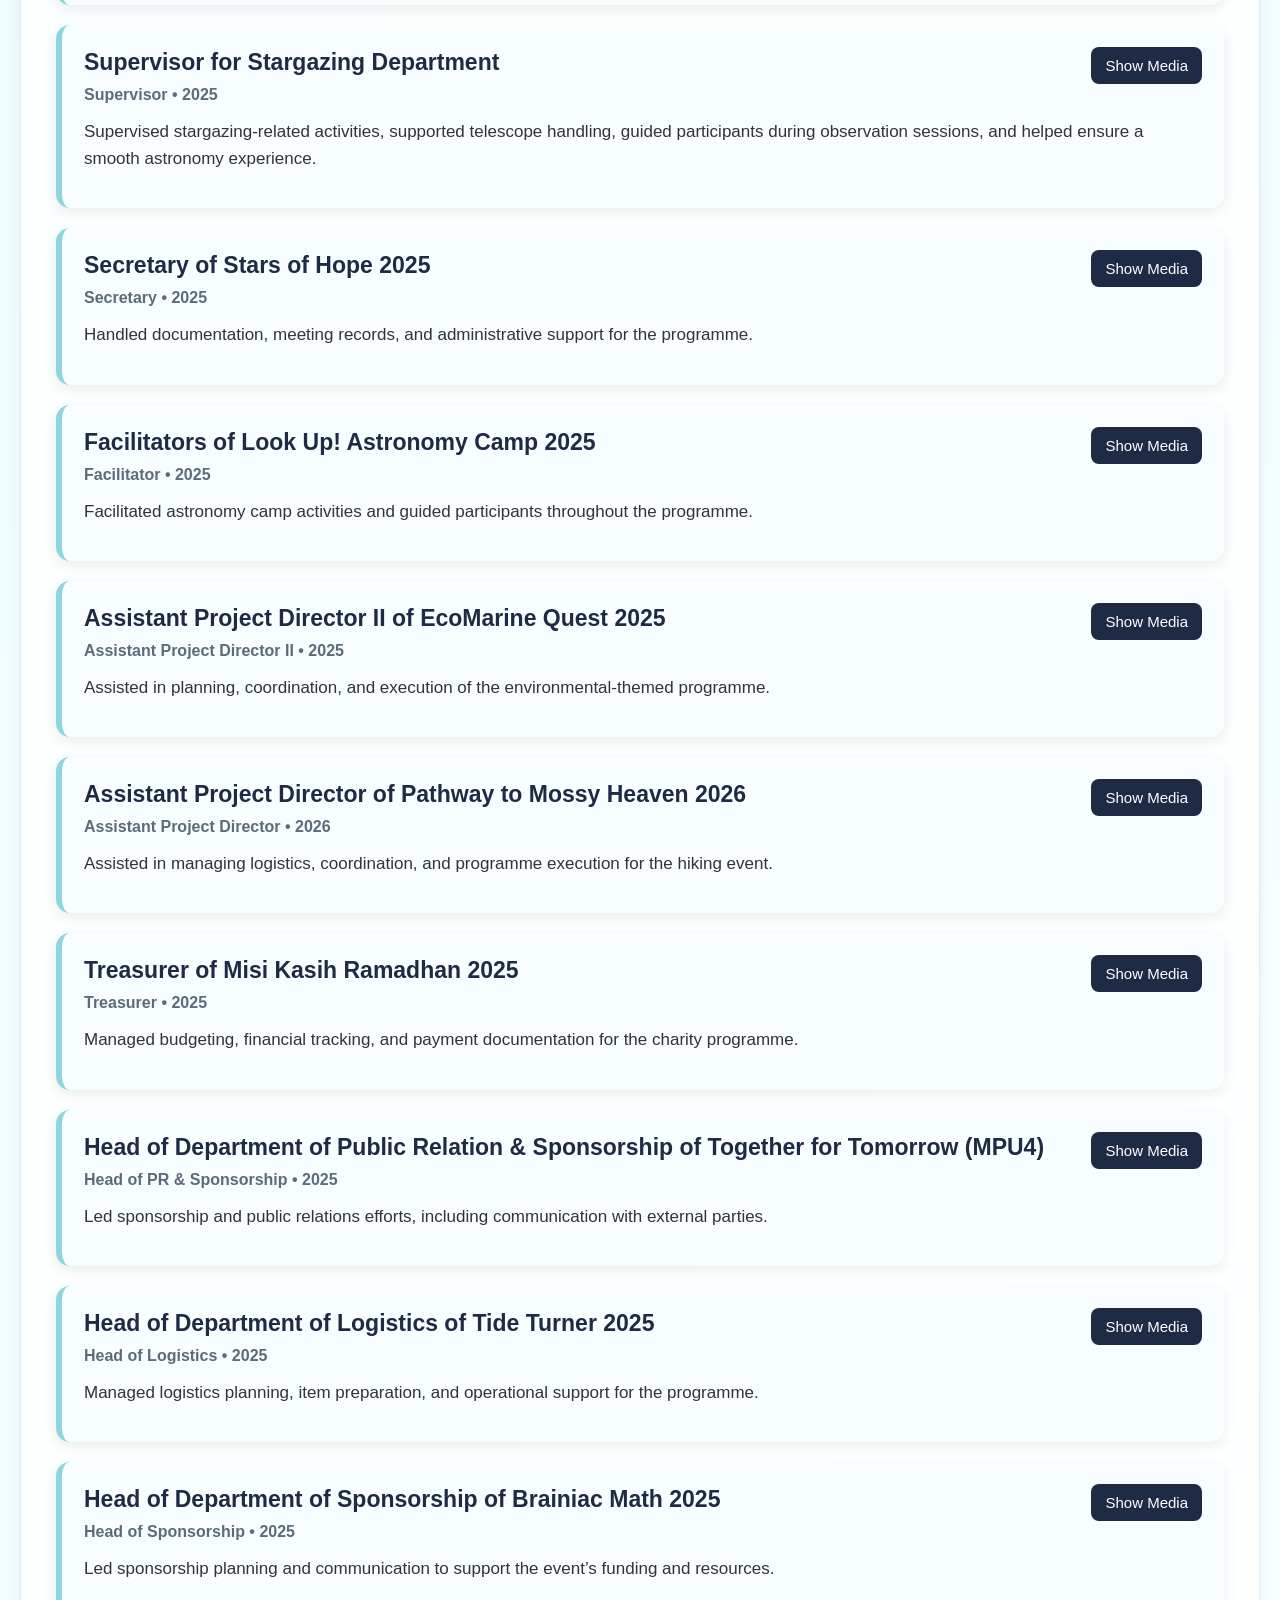
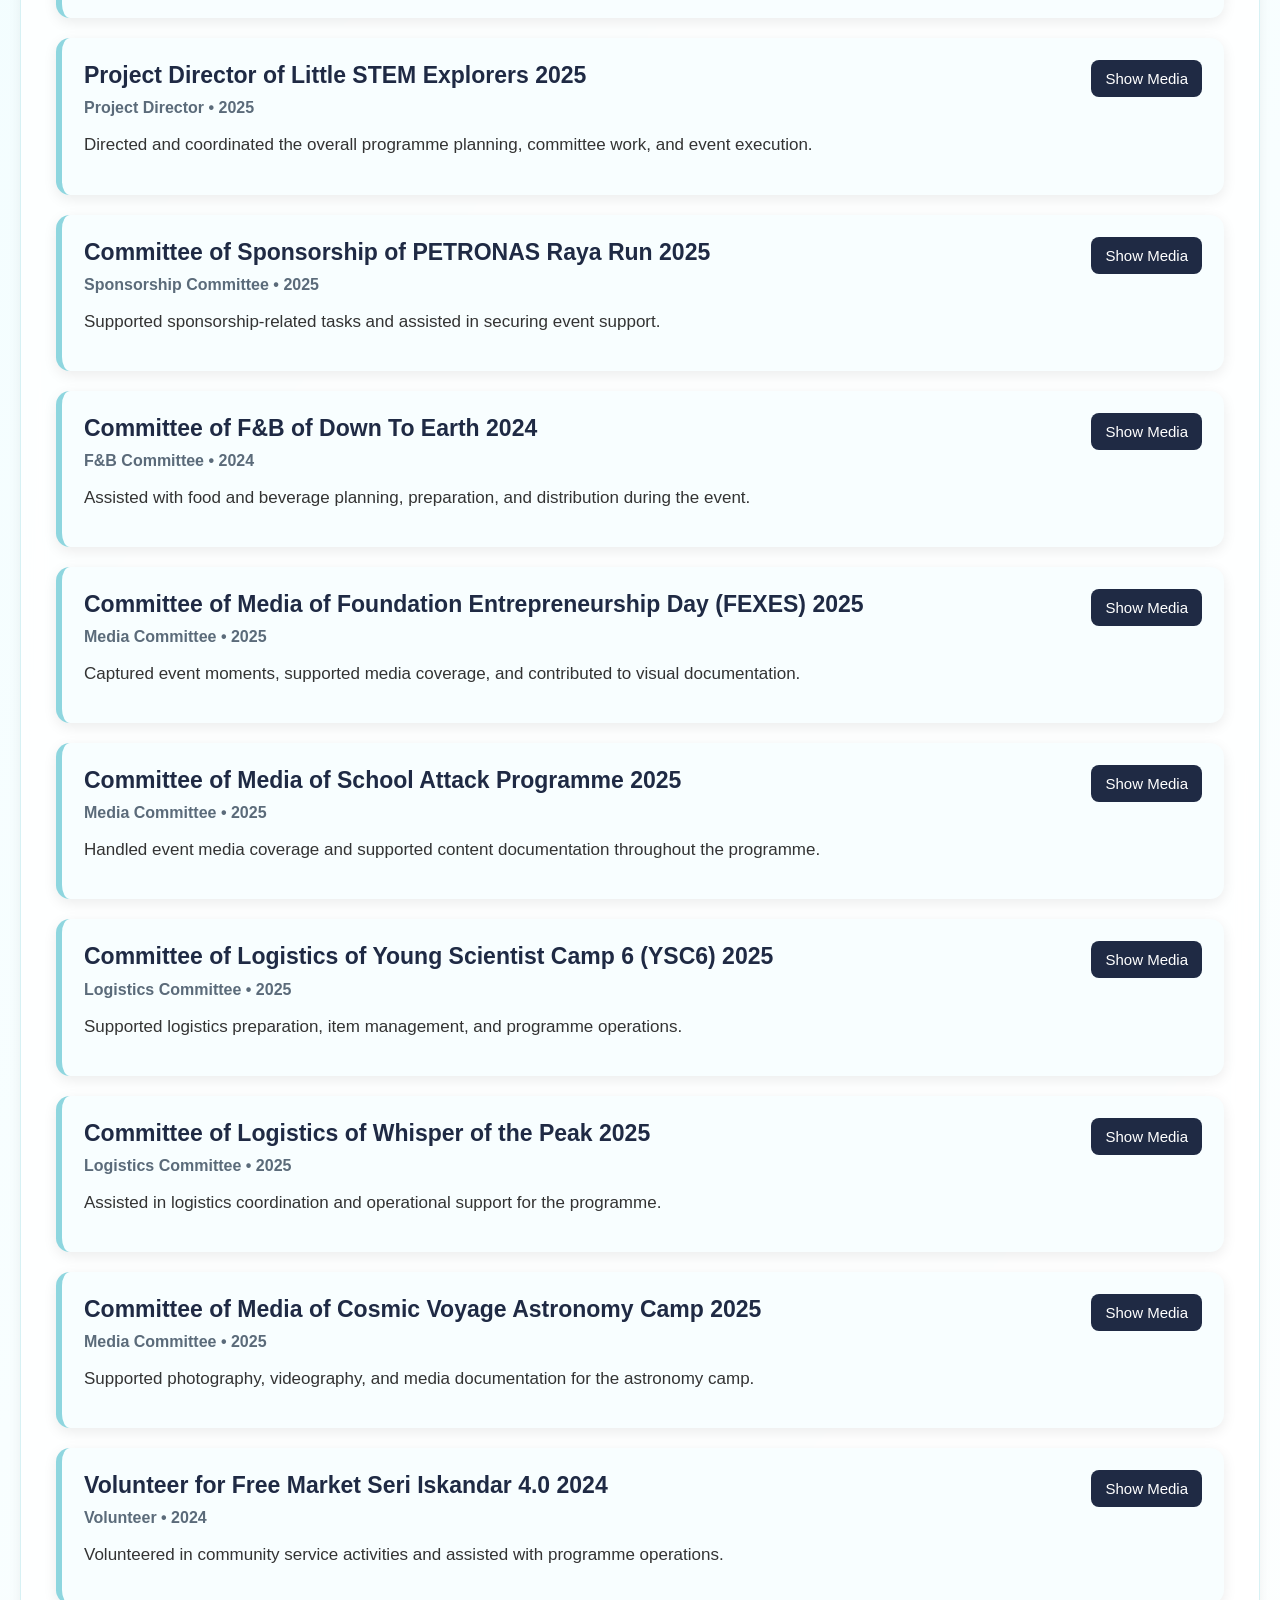
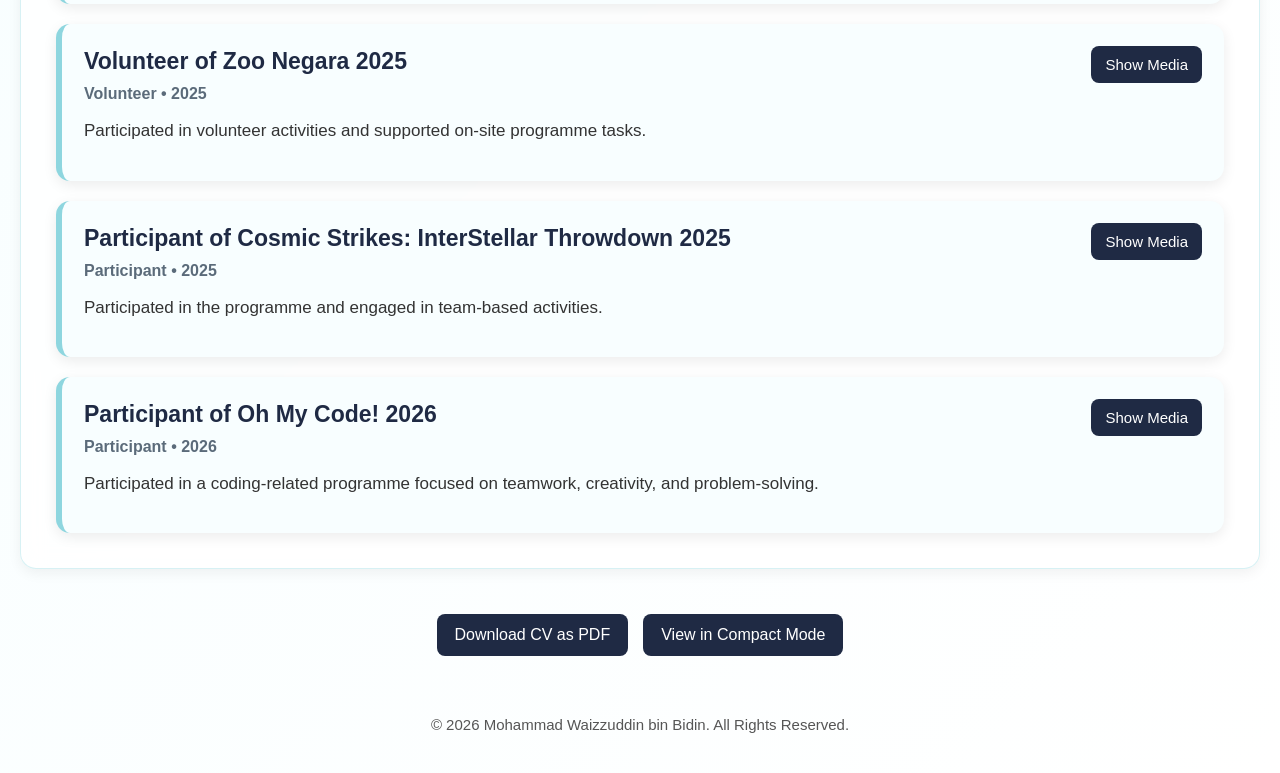
==== commit 995879b3: "Update portfolio SEO, internship details and logos" ====
--- a/index.html
+++ b/index.html
@@ -3,8 +3,86 @@
 <head>
     <meta charset="UTF-8">
     <meta name="viewport" content="width=device-width, initial-scale=1.0">
-    <title>Mohammad Waizzuddin bin Bidin - Resume Website</title>
-    <link rel="stylesheet" href="style.css?v=30">
+    <title>Mohammad Waizzuddin bin Bidin | IT Portfolio</title>
+    <meta name="description" content="Mohammad Waizzuddin bin Bidin is a UTP Information Technology student and intern at Vantris Energy Berhad. Explore his software projects and experience.">
+    <meta name="author" content="Mohammad Waizzuddin bin Bidin">
+    <meta name="robots" content="index, follow, max-image-preview:large">
+    <link rel="canonical" href="https://resume-waex.onrender.com/">
+    <link rel="icon" href="/favicon.svg" type="image/svg+xml">
+    <meta property="og:type" content="website">
+    <meta property="og:site_name" content="Mohammad Waizzuddin bin Bidin Portfolio">
+    <meta property="og:title" content="Mohammad Waizzuddin bin Bidin | IT Portfolio">
+    <meta property="og:description" content="Mohammad Waizzuddin bin Bidin is a UTP Information Technology student and intern at Vantris Energy Berhad. Explore his software projects and experience.">
+    <meta property="og:url" content="https://resume-waex.onrender.com/">
+    <meta property="og:image" content="https://resume-waex.onrender.com/images/your-photo.jpg">
+    <meta property="og:image:alt" content="Mohammad Waizzuddin bin Bidin">
+    <meta property="og:locale" content="en_MY">
+    <meta name="twitter:card" content="summary_large_image">
+    <meta name="twitter:title" content="Mohammad Waizzuddin bin Bidin | IT Portfolio">
+    <meta name="twitter:description" content="Mohammad Waizzuddin bin Bidin is a UTP Information Technology student and intern at Vantris Energy Berhad. Explore his software projects and experience.">
+    <meta name="twitter:image" content="https://resume-waex.onrender.com/images/your-photo.jpg">
+    <meta name="twitter:image:alt" content="Mohammad Waizzuddin bin Bidin">
+    <script type="application/ld+json">
+    {
+      "@context": "https://schema.org",
+      "@graph": [
+        {
+          "@type": "Person",
+          "@id": "https://resume-waex.onrender.com/#person",
+          "name": "Mohammad Waizzuddin bin Bidin",
+          "alternateName": "Waizzuddin",
+          "url": "https://resume-waex.onrender.com/",
+          "image": "https://resume-waex.onrender.com/images/your-photo.jpg",
+          "description": "Mohammad Waizzuddin bin Bidin is an Information Technology student at Universiti Teknologi PETRONAS, currently interning at Vantris Energy Berhad until 9 April 2027.",
+          "jobTitle": "Intern",
+          "worksFor": {
+            "@type": "Organization",
+            "name": "Vantris Energy Berhad"
+          },
+          "affiliation": {
+            "@type": "CollegeOrUniversity",
+            "name": "Universiti Teknologi PETRONAS"
+          },
+          "sameAs": [
+            "https://www.linkedin.com/in/mohammadwaizzuddin",
+            "https://github.com/mwaiz0585-hue"
+          ],
+          "knowsAbout": [
+            "Web Development",
+            "Software Development",
+            "Database Management",
+            "Dashboards",
+            "Digital Workflows"
+          ]
+        },
+        {
+          "@type": "ProfilePage",
+          "@id": "https://resume-waex.onrender.com/#profile",
+          "url": "https://resume-waex.onrender.com/",
+          "name": "Mohammad Waizzuddin bin Bidin | IT Portfolio",
+          "description": "Mohammad Waizzuddin bin Bidin is a UTP Information Technology student and intern at Vantris Energy Berhad. Explore his software projects and experience.",
+          "mainEntity": {
+            "@id": "https://resume-waex.onrender.com/#person"
+          },
+          "isPartOf": {
+            "@id": "https://resume-waex.onrender.com/#website"
+          },
+          "dateModified": "2026-10-11"
+        },
+        {
+          "@type": "WebSite",
+          "@id": "https://resume-waex.onrender.com/#website",
+          "url": "https://resume-waex.onrender.com/",
+          "name": "Mohammad Waizzuddin bin Bidin Portfolio",
+          "publisher": {
+            "@id": "https://resume-waex.onrender.com/#person"
+          },
+          "inLanguage": "en"
+        }
+      ]
+    }
+    </script>
+    <link rel="stylesheet" href="style.css?v=32">
 </head>
 <body>
 
@@ -12,7 +90,7 @@
     <div class="nav-logo">Waizzuddin Portfolio</div>
 
   <div class="nav-links">
-    <a href="#about">Objective</a>
+    <a href="#about">About</a>
     <a href="#summary">Summary</a>
     <a href="#projects">Projects</a>
     <a href="#skills">Skills</a>
@@ -26,17 +104,40 @@
 <header class="hero">
     <div class="hero-content">
         <div class="profile-picture">
-            <img src="images/your-photo.jpg?v=3" alt="Profile Photo">
+            <img src="images/your-photo.jpg?v=3" alt="Mohammad Waizzuddin bin Bidin">
+        </div>
+
+        <div class="hero-affiliations" role="group" aria-label="Education and current internship">
+            <div class="affiliation-badge">
+                <span class="affiliation-logo affiliation-logo--utp">
+                    <img src="images/brands/utp-logo.jpg" alt="Universiti Teknologi PETRONAS logo" width="64" height="72" decoding="async">
+                </span>
+                <span class="affiliation-details">
+                    <span class="affiliation-label">Education</span>
+                    <strong class="affiliation-name">Universiti Teknologi PETRONAS</strong>
+                    <span class="affiliation-caption">Information Technology</span>
+                </span>
+            </div>
+            <div class="affiliation-badge">
+                <span class="affiliation-logo affiliation-logo--vantris">
+                    <img src="images/brands/vantris-energy-logo.png" alt="Vantris Energy Berhad logo" width="112" height="47" decoding="async">
+                </span>
+                <span class="affiliation-details">
+                    <span class="affiliation-label">Current internship</span>
+                    <strong class="affiliation-name">Vantris Energy Berhad</strong>
+                    <span class="affiliation-caption">Until <time datetime="2027-04-09">9 April 2027</time></span>
+                </span>
+            </div>
         </div>
 
         <h1>Mohammad Waizzuddin bin Bidin</h1>
 
         <p class="hero-title">
-            Bachelor of Information Technology (Hons) Student | Software Engineering Internship Seeker
+            Information Technology Student | Intern at Vantris Energy Berhad
         </p>
 
         <p class="hero-description">
-            Seeking an 8-month Software Engineering internship from September 2026 to April 2027, with interest in web development, backend development, database management, system testing, Git version control, and user-focused digital solutions.
+            I am a Bachelor of Information Technology (Hons) student at Universiti Teknologi PETRONAS, currently interning at Vantris Energy Berhad until 9 April 2027. I build web applications, dashboards, and digital workflow tools.
         </p>
 
         <div class="hero-buttons">
@@ -50,10 +151,17 @@
     <main>
 
  <section class="about" id="about">
-    <h2>Career Objective</h2>
+    <h2>About Me</h2>
 
     <p>
-        Bachelor of Information Technology (Hons) student from Universiti Teknologi PETRONAS seeking an 8-month Software Engineering internship from September 2026 to April 2027. Eager to apply skills in web development, backend development, database management, system testing, Git version control, and software development to build practical, user-focused digital solutions.
+        Mohammad Waizzuddin bin Bidin is a Bachelor of Information Technology (Hons) student at Universiti Teknologi PETRONAS and an intern at Vantris Energy Berhad. My internship runs until <time datetime="2027-04-09">9 April 2027</time>. My interests include web development, backend development, database management, system testing, and practical digital solutions.
+    </p>
+</section>
+
+<section class="about" id="summary">
+    <h2>Technical Summary</h2>
+    <p>
+        I develop web-based systems, dashboards, and digital workflow tools using programming, databases, and API integration. My projects include the UTP Stellar Finance Tracker, the UTP Stellar Website, Clinic AI Workflow, IoT Flight System, WAEX Studio Tools, and this portfolio.
     </p>
 </section>
 
@@ -103,7 +211,164 @@
     </div>
 </section>
 
-    <div id="projectsContainer" class="project-grid"></div>
+<section class="projects" id="projects">
+    <h2>Featured Projects</h2>
+    <p class="section-intro">A selection of web applications, dashboards, and digital workflow tools I have built.</p>
+    <div id="projectsContainer" class="project-grid">
+        <div class="project-card">
+            <div class="project-gallery">
+                <img class="zoomable-image project-gallery-image" src="images/projects/clinic-ai-workflow/1.jpg" alt="Clinic AI Workflow screenshot 1" loading="lazy" decoding="async" onerror="this.style.display='none';">
+            </div>
+            <div class="project-content">
+                <h3>Clinic AI Workflow</h3>
+                <p>A clinic workflow project focused on improving digital processes using AI-related concepts and structured system flow.</p>
+                <div class="tech-tags">
+                    <span>AI</span>
+                    <span>Workflow</span>
+                    <span>Web System</span>
+                </div>
+                <div class="project-links">
+                    <a href="https://github.com/mwaiz0585-hue/clinic-ai-workflow" target="_blank" rel="noopener noreferrer">GitHub</a>
+                </div>
+            </div>
+        </div>
+        <div class="project-card">
+            <div class="project-gallery">
+                <img class="zoomable-image project-gallery-image" src="images/projects/iot-flight-system/1.jpg" alt="IoT Flight System screenshot 1" loading="lazy" decoding="async" onerror="this.style.display='none';">
+                <img class="zoomable-image project-gallery-image" src="images/projects/iot-flight-system/2.jpg" alt="IoT Flight System screenshot 2" loading="lazy" decoding="async" onerror="this.style.display='none';">
+                <img class="zoomable-image project-gallery-image" src="images/projects/iot-flight-system/3.jpg" alt="IoT Flight System screenshot 3" loading="lazy" decoding="async" onerror="this.style.display='none';">
+                <img class="zoomable-image project-gallery-image extra-project-image" src="images/projects/iot-flight-system/4.jpg" alt="IoT Flight System screenshot 4" loading="lazy" decoding="async" onerror="this.style.display='none';">
+                <img class="zoomable-image project-gallery-image extra-project-image" src="images/projects/iot-flight-system/5.jpg" alt="IoT Flight System screenshot 5" loading="lazy" decoding="async" onerror="this.style.display='none';">
+                <img class="zoomable-image project-gallery-image extra-project-image" src="images/projects/iot-flight-system/6.jpg" alt="IoT Flight System screenshot 6" loading="lazy" decoding="async" onerror="this.style.display='none';">
+            </div>
+            <button class="toggle-project-gallery" type="button">View All Screenshots (6)</button>
+            <div class="project-content">
+                <h3>IoT Flight System</h3>
+                <p>An IoT-based flight monitoring system project involving sensors, data collection, dashboard display, and system monitoring concepts.</p>
+                <div class="tech-tags">
+                    <span>IoT</span>
+                    <span>Sensors</span>
+                    <span>Dashboard</span>
+                    <span>System Monitoring</span>
+                </div>
+                <div class="project-links">
+                    <a href="https://github.com/mwaiz0585-hue/iot-flight-system" target="_blank" rel="noopener noreferrer">GitHub</a>
+                </div>
+            </div>
+        </div>
+        <div class="project-card">
+            <div class="project-gallery">
+                <img class="zoomable-image project-gallery-image" src="images/projects/resume-waex/1.jpg" alt="Resume Portfolio Website screenshot 1" loading="lazy" decoding="async" onerror="this.style.display='none';">
+                <img class="zoomable-image project-gallery-image" src="images/projects/resume-waex/2.jpg" alt="Resume Portfolio Website screenshot 2" loading="lazy" decoding="async" onerror="this.style.display='none';">
+                <img class="zoomable-image project-gallery-image" src="images/projects/resume-waex/3.jpg" alt="Resume Portfolio Website screenshot 3" loading="lazy" decoding="async" onerror="this.style.display='none';">
+                <img class="zoomable-image project-gallery-image extra-project-image" src="images/projects/resume-waex/4.jpg" alt="Resume Portfolio Website screenshot 4" loading="lazy" decoding="async" onerror="this.style.display='none';">
+                <img class="zoomable-image project-gallery-image extra-project-image" src="images/projects/resume-waex/5.jpg" alt="Resume Portfolio Website screenshot 5" loading="lazy" decoding="async" onerror="this.style.display='none';">
+                <img class="zoomable-image project-gallery-image extra-project-image" src="images/projects/resume-waex/6.jpg" alt="Resume Portfolio Website screenshot 6" loading="lazy" decoding="async" onerror="this.style.display='none';">
+                <img class="zoomable-image project-gallery-image extra-project-image" src="images/projects/resume-waex/7.jpg" alt="Resume Portfolio Website screenshot 7" loading="lazy" decoding="async" onerror="this.style.display='none';">
+                <img class="zoomable-image project-gallery-image extra-project-image" src="images/projects/resume-waex/8.jpg" alt="Resume Portfolio Website screenshot 8" loading="lazy" decoding="async" onerror="this.style.display='none';">
+                <img class="zoomable-image project-gallery-image extra-project-image" src="images/projects/resume-waex/9.jpg" alt="Resume Portfolio Website screenshot 9" loading="lazy" decoding="async" onerror="this.style.display='none';">
+            </div>
+            <button class="toggle-project-gallery" type="button">View All Screenshots (9)</button>
+            <div class="project-content">
+                <h3>Resume Portfolio Website</h3>
+                <p>A personal portfolio website built to showcase technical skills, projects, leadership involvement, activity media, and creative works.</p>
+                <div class="tech-tags">
+                    <span>HTML</span>
+                    <span>CSS</span>
+                    <span>JavaScript</span>
+                    <span>Render</span>
+                </div>
+                <div class="project-links">
+                    <a href="https://github.com/mwaiz0585-hue/Resume_Waex" target="_blank" rel="noopener noreferrer">GitHub</a>
+                </div>
+            </div>
+        </div>
+        <div class="project-card">
+            <div class="project-gallery">
+                <img class="zoomable-image project-gallery-image" src="images/projects/stellar-finance/1.jpg" alt="UTP Stellar Finance Tracker screenshot 1" loading="lazy" decoding="async" onerror="this.style.display='none';">
+                <img class="zoomable-image project-gallery-image" src="images/projects/stellar-finance/2.jpg" alt="UTP Stellar Finance Tracker screenshot 2" loading="lazy" decoding="async" onerror="this.style.display='none';">
+                <img class="zoomable-image project-gallery-image" src="images/projects/stellar-finance/3.jpg" alt="UTP Stellar Finance Tracker screenshot 3" loading="lazy" decoding="async" onerror="this.style.display='none';">
+                <img class="zoomable-image project-gallery-image extra-project-image" src="images/projects/stellar-finance/4.jpg" alt="UTP Stellar Finance Tracker screenshot 4" loading="lazy" decoding="async" onerror="this.style.display='none';">
+                <img class="zoomable-image project-gallery-image extra-project-image" src="images/projects/stellar-finance/5.jpg" alt="UTP Stellar Finance Tracker screenshot 5" loading="lazy" decoding="async" onerror="this.style.display='none';">
+                <img class="zoomable-image project-gallery-image extra-project-image" src="images/projects/stellar-finance/6.jpg" alt="UTP Stellar Finance Tracker screenshot 6" loading="lazy" decoding="async" onerror="this.style.display='none';">
+                <img class="zoomable-image project-gallery-image extra-project-image" src="images/projects/stellar-finance/7.jpg" alt="UTP Stellar Finance Tracker screenshot 7" loading="lazy" decoding="async" onerror="this.style.display='none';">
+                <img class="zoomable-image project-gallery-image extra-project-image" src="images/projects/stellar-finance/8.jpg" alt="UTP Stellar Finance Tracker screenshot 8" loading="lazy" decoding="async" onerror="this.style.display='none';">
+                <img class="zoomable-image project-gallery-image extra-project-image" src="images/projects/stellar-finance/9.jpg" alt="UTP Stellar Finance Tracker screenshot 9" loading="lazy" decoding="async" onerror="this.style.display='none';">
+                <img class="zoomable-image project-gallery-image extra-project-image" src="images/projects/stellar-finance/10.jpg" alt="UTP Stellar Finance Tracker screenshot 10" loading="lazy" decoding="async" onerror="this.style.display='none';">
+            </div>
+            <button class="toggle-project-gallery" type="button">View All Screenshots (10)</button>
+            <div class="project-content">
+                <h3>UTP Stellar Finance Tracker</h3>
+                <p>A finance tracking system developed for UTP Stellar Astronomy Club using Google Sheets and Google Apps Script. It supports transaction recording, budgeting, financial monitoring, and treasurer documentation.</p>
+                <div class="tech-tags">
+                    <span>Google Apps Script</span>
+                    <span>Google Sheets</span>
+                    <span>Automation</span>
+                    <span>Finance Tracking</span>
+                </div>
+                <div class="project-links">
+                    <a href="https://script.google.com/macros/s/AKfycbwIvcYXHZ1srEPHXaoaNIoEAwpb_9OLhwKEQ1bHBlof6jjH-CpmDeC5z-LnzHDno3swVg/exec" target="_blank" rel="noopener noreferrer">View Project</a>
+                </div>
+            </div>
+        </div>
+        <div class="project-card">
+            <div class="project-gallery">
+                <img class="zoomable-image project-gallery-image" src="images/projects/stellar-website/1.jpg" alt="UTP Stellar Website screenshot 1" loading="lazy" decoding="async" onerror="this.style.display='none';">
+                <img class="zoomable-image project-gallery-image" src="images/projects/stellar-website/2.jpg" alt="UTP Stellar Website screenshot 2" loading="lazy" decoding="async" onerror="this.style.display='none';">
+                <img class="zoomable-image project-gallery-image" src="images/projects/stellar-website/3.jpg" alt="UTP Stellar Website screenshot 3" loading="lazy" decoding="async" onerror="this.style.display='none';">
+                <img class="zoomable-image project-gallery-image extra-project-image" src="images/projects/stellar-website/4.jpg" alt="UTP Stellar Website screenshot 4" loading="lazy" decoding="async" onerror="this.style.display='none';">
+                <img class="zoomable-image project-gallery-image extra-project-image" src="images/projects/stellar-website/5.jpg" alt="UTP Stellar Website screenshot 5" loading="lazy" decoding="async" onerror="this.style.display='none';">
+                <img class="zoomable-image project-gallery-image extra-project-image" src="images/projects/stellar-website/6.jpg" alt="UTP Stellar Website screenshot 6" loading="lazy" decoding="async" onerror="this.style.display='none';">
+                <img class="zoomable-image project-gallery-image extra-project-image" src="images/projects/stellar-website/7.jpg" alt="UTP Stellar Website screenshot 7" loading="lazy" decoding="async" onerror="this.style.display='none';">
+                <img class="zoomable-image project-gallery-image extra-project-image" src="images/projects/stellar-website/8.jpg" alt="UTP Stellar Website screenshot 8" loading="lazy" decoding="async" onerror="this.style.display='none';">
+                <img class="zoomable-image project-gallery-image extra-project-image" src="images/projects/stellar-website/9.jpg" alt="UTP Stellar Website screenshot 9" loading="lazy" decoding="async" onerror="this.style.display='none';">
+                <img class="zoomable-image project-gallery-image extra-project-image" src="images/projects/stellar-website/10.jpg" alt="UTP Stellar Website screenshot 10" loading="lazy" decoding="async" onerror="this.style.display='none';">
+                <img class="zoomable-image project-gallery-image extra-project-image" src="images/projects/stellar-website/11.jpg" alt="UTP Stellar Website screenshot 11" loading="lazy" decoding="async" onerror="this.style.display='none';">
+                <img class="zoomable-image project-gallery-image extra-project-image" src="images/projects/stellar-website/12.jpg" alt="UTP Stellar Website screenshot 12" loading="lazy" decoding="async" onerror="this.style.display='none';">
+                <img class="zoomable-image project-gallery-image extra-project-image" src="images/projects/stellar-website/13.jpg" alt="UTP Stellar Website screenshot 13" loading="lazy" decoding="async" onerror="this.style.display='none';">
+                <img class="zoomable-image project-gallery-image extra-project-image" src="images/projects/stellar-website/14.jpg" alt="UTP Stellar Website screenshot 14" loading="lazy" decoding="async" onerror="this.style.display='none';">
+                <img class="zoomable-image project-gallery-image extra-project-image" src="images/projects/stellar-website/15.jpg" alt="UTP Stellar Website screenshot 15" loading="lazy" decoding="async" onerror="this.style.display='none';">
+                <img class="zoomable-image project-gallery-image extra-project-image" src="images/projects/stellar-website/16.jpg" alt="UTP Stellar Website screenshot 16" loading="lazy" decoding="async" onerror="this.style.display='none';">
+                <img class="zoomable-image project-gallery-image extra-project-image" src="images/projects/stellar-website/17.jpg" alt="UTP Stellar Website screenshot 17" loading="lazy" decoding="async" onerror="this.style.display='none';">
+            </div>
+            <button class="toggle-project-gallery" type="button">View All Screenshots (17)</button>
+            <div class="project-content">
+                <h3>UTP Stellar Website</h3>
+                <p>A website created for UTP Stellar Astronomy Club to showcase club information, recruitment, events, gallery, activities, and astronomy-related features.</p>
+                <div class="tech-tags">
+                    <span>HTML</span>
+                    <span>CSS</span>
+                    <span>JavaScript</span>
+                    <span>Web Design</span>
+                </div>
+                <div class="project-links">
+                    <a href="https://github.com/mwaiz0585-hue/stellar-website" target="_blank" rel="noopener noreferrer">GitHub</a>
+                </div>
+            </div>
+        </div>
+        <div class="project-card">
+            <div class="project-gallery">
+                <img class="zoomable-image project-gallery-image" src="images/projects/waex-studio-tools/1.jpg" alt="WAEX Studio Tools screenshot 1" loading="lazy" decoding="async" onerror="this.style.display='none';">
+                <img class="zoomable-image project-gallery-image" src="images/projects/waex-studio-tools/2.jpg" alt="WAEX Studio Tools screenshot 2" loading="lazy" decoding="async" onerror="this.style.display='none';">
+                <img class="zoomable-image project-gallery-image" src="images/projects/waex-studio-tools/3.jpg" alt="WAEX Studio Tools screenshot 3" loading="lazy" decoding="async" onerror="this.style.display='none';">
+                <img class="zoomable-image project-gallery-image extra-project-image" src="images/projects/waex-studio-tools/4.jpg" alt="WAEX Studio Tools screenshot 4" loading="lazy" decoding="async" onerror="this.style.display='none';">
+            </div>
+            <button class="toggle-project-gallery" type="button">View All Screenshots (4)</button>
+            <div class="project-content">
+                <h3>WAEX Studio Tools</h3>
+                <p>A web-based tools platform that provides file utility features such as background remover, PDF tools, image-to-PDF conversion, and document-related services.</p>
+                <div class="tech-tags">
+                    <span>HTML</span>
+                    <span>CSS</span>
+                    <span>JavaScript</span>
+                    <span>Flask</span>
+                </div>
+                <div class="project-links">
+                    <a href="https://github.com/mwaiz0585-hue/waex-studio-tools" target="_blank" rel="noopener noreferrer">GitHub</a>
+                </div>
+            </div>
+        </div>
+    </div>
 </section>
 
     <section class="drone-gallery" id="drone">
@@ -120,17 +385,17 @@
     <h2>Contact Me</h2>
 
     <p>
-        Feel free to reach out for internship opportunities, collaborations, project discussions, or creative work.
+        Feel free to reach out for collaborations, project discussions, or creative work.
     </p>
 
     <div class="contact-links">
         <a href="mailto:mohammad_22011153@utp.edu.my">Email Me</a>
-        <a href="https://www.linkedin.com/in/mohammadwaizzuddin" target="_blank">LinkedIn</a>
-        <a href="https://github.com/mwaiz0585-hue" target="_blank">GitHub</a>
-    </div>
-</section>
-
-       <section class="technical-skills" id="skills">
+        <a href="https://www.linkedin.com/in/mohammadwaizzuddin" target="_blank" rel="noopener noreferrer">LinkedIn</a>
+        <a href="https://github.com/mwaiz0585-hue" target="_blank" rel="noopener noreferrer">GitHub</a>
+    </div>
+</section>
+
+       <section class="technical-skills" id="technical-skills">
             <h2>Technical Skills</h2>
 
             <ul>
@@ -257,7 +522,7 @@
         <img id="modalImage" src="" alt="Zoomed activity image">
     </div>
 
-   <script src="script.js?v=30"></script>
+   <script src="script.js?v=31"></script>
 
     <!-- jsPDF CDN -->
     <script src="https://cdnjs.cloudflare.com/ajax/libs/jspdf/2.5.1/jspdf.umd.min.js"></script>
@@ -283,4 +548,4 @@
     </script>
 
 </body>
-</html>+</html>
--- a/style.css
+++ b/style.css
@@ -1646,4 +1646,102 @@
     .leadership-grid {
         grid-template-columns: 1fr;
     }
-}+}
+
+/* Education and internship badges */
+.hero-affiliations {
+    display: grid;
+    grid-template-columns: repeat(2, minmax(0, 1fr));
+    gap: 14px;
+    width: 100%;
+    max-width: 680px;
+    margin: 24px auto 28px;
+}
+
+.affiliation-badge {
+    display: flex;
+    align-items: center;
+    gap: 14px;
+    min-width: 0;
+    min-height: 96px;
+    padding: 12px 16px;
+    background: #ffffff;
+    border: 1px solid rgba(255, 255, 255, 0.8);
+    border-radius: 16px;
+    box-shadow: 0 6px 20px rgba(10, 37, 64, 0.12);
+    color: #1f2a44;
+    text-align: left;
+}
+
+.affiliation-logo {
+    display: flex;
+    align-items: center;
+    justify-content: center;
+    flex-shrink: 0;
+    overflow: hidden;
+    background: #ffffff;
+}
+
+.affiliation-logo--utp {
+    width: 64px;
+    height: 72px;
+}
+
+.affiliation-logo--utp img {
+    display: block;
+    width: 64px;
+    height: 72px;
+    object-fit: cover;
+    object-position: center;
+}
+
+.affiliation-logo--vantris {
+    width: 112px;
+    height: 72px;
+}
+
+.affiliation-logo--vantris img {
+    display: block;
+    width: 112px;
+    height: 47px;
+    object-fit: contain;
+}
+
+.affiliation-details {
+    display: flex;
+    flex-direction: column;
+    gap: 4px;
+    min-width: 0;
+}
+
+.affiliation-label {
+    font-size: 10px;
+    font-weight: 700;
+    line-height: 1.4;
+    letter-spacing: 0.1em;
+    text-transform: uppercase;
+    color: #52647a;
+}
+
+.affiliation-name {
+    font-size: 15px;
+    font-weight: 700;
+    line-height: 1.35;
+    color: #1f2a44;
+}
+
+.affiliation-caption {
+    font-size: 12px;
+    line-height: 1.45;
+    color: #52647a;
+}
+
+@media (max-width: 640px) {
+    .hero-affiliations {
+        grid-template-columns: minmax(0, 1fr);
+        max-width: 340px;
+        gap: 10px;
+        margin: 20px auto 24px;
+    }
+}
+
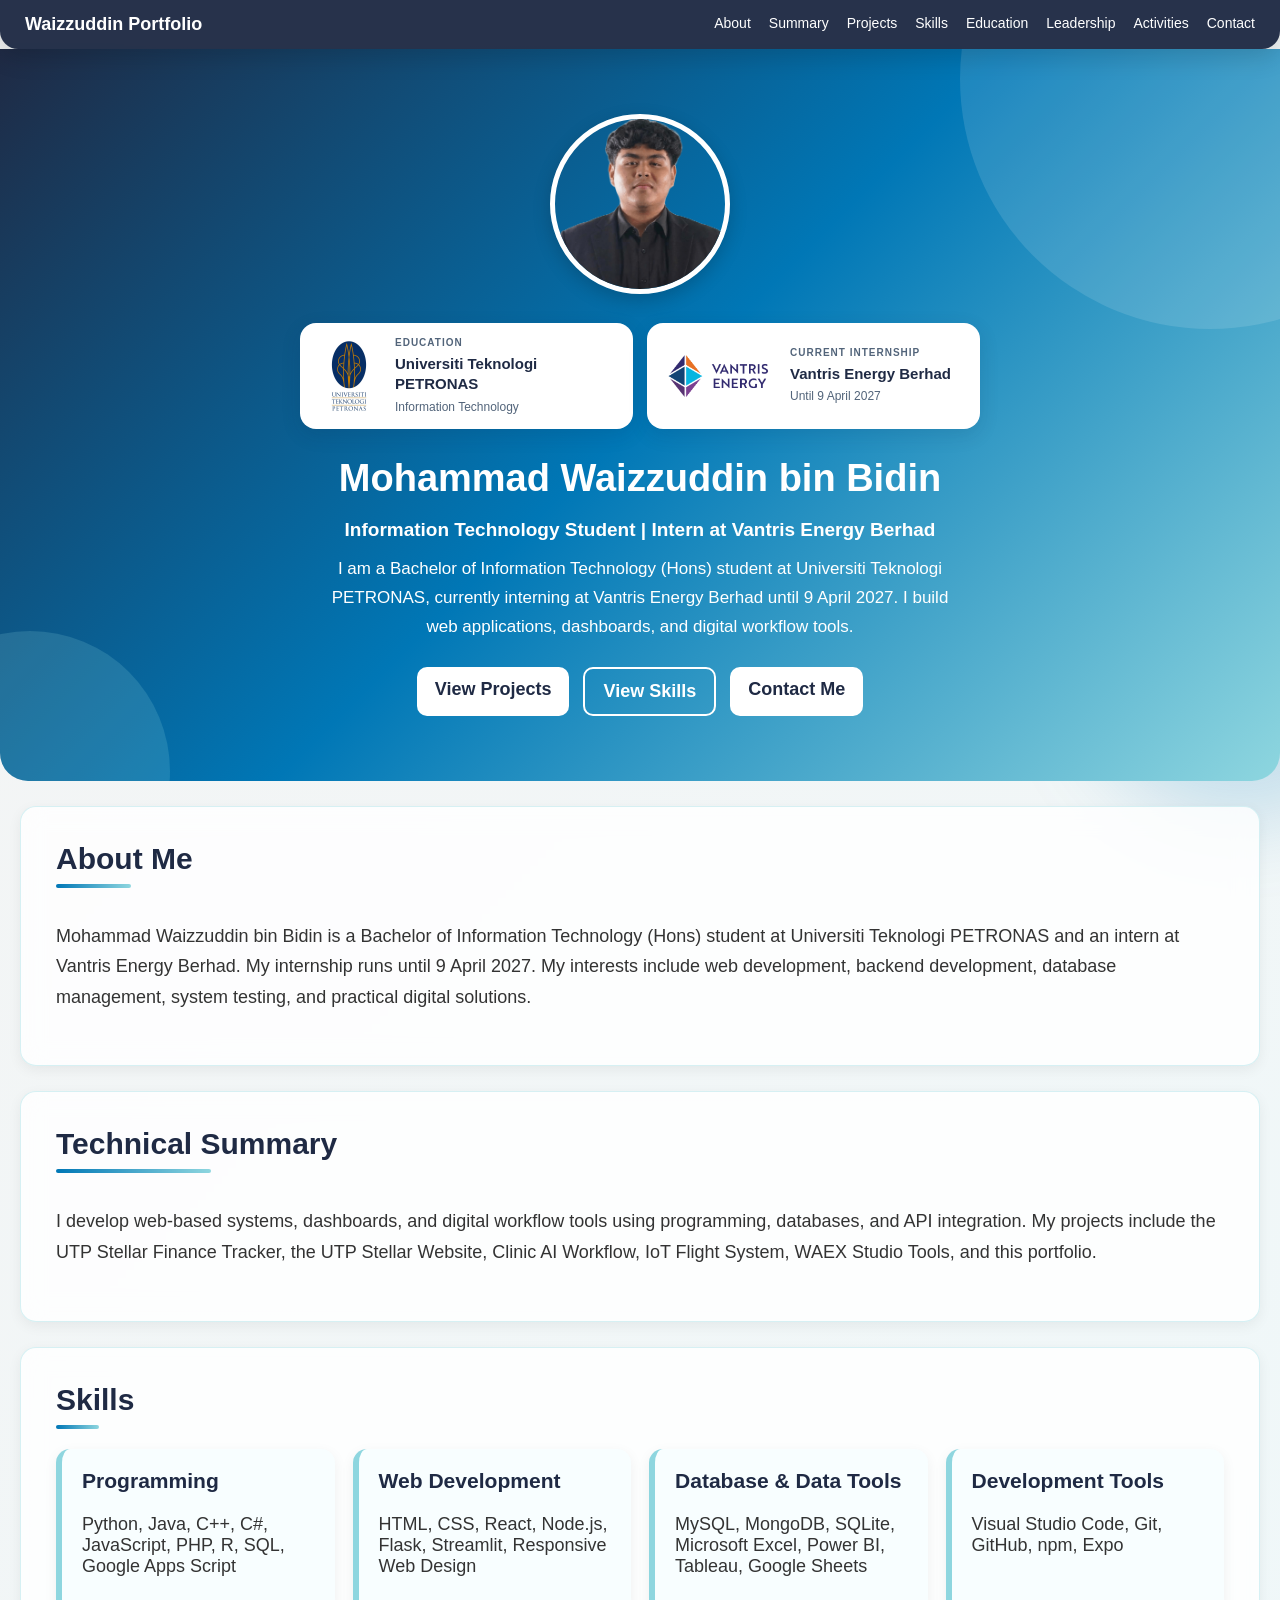
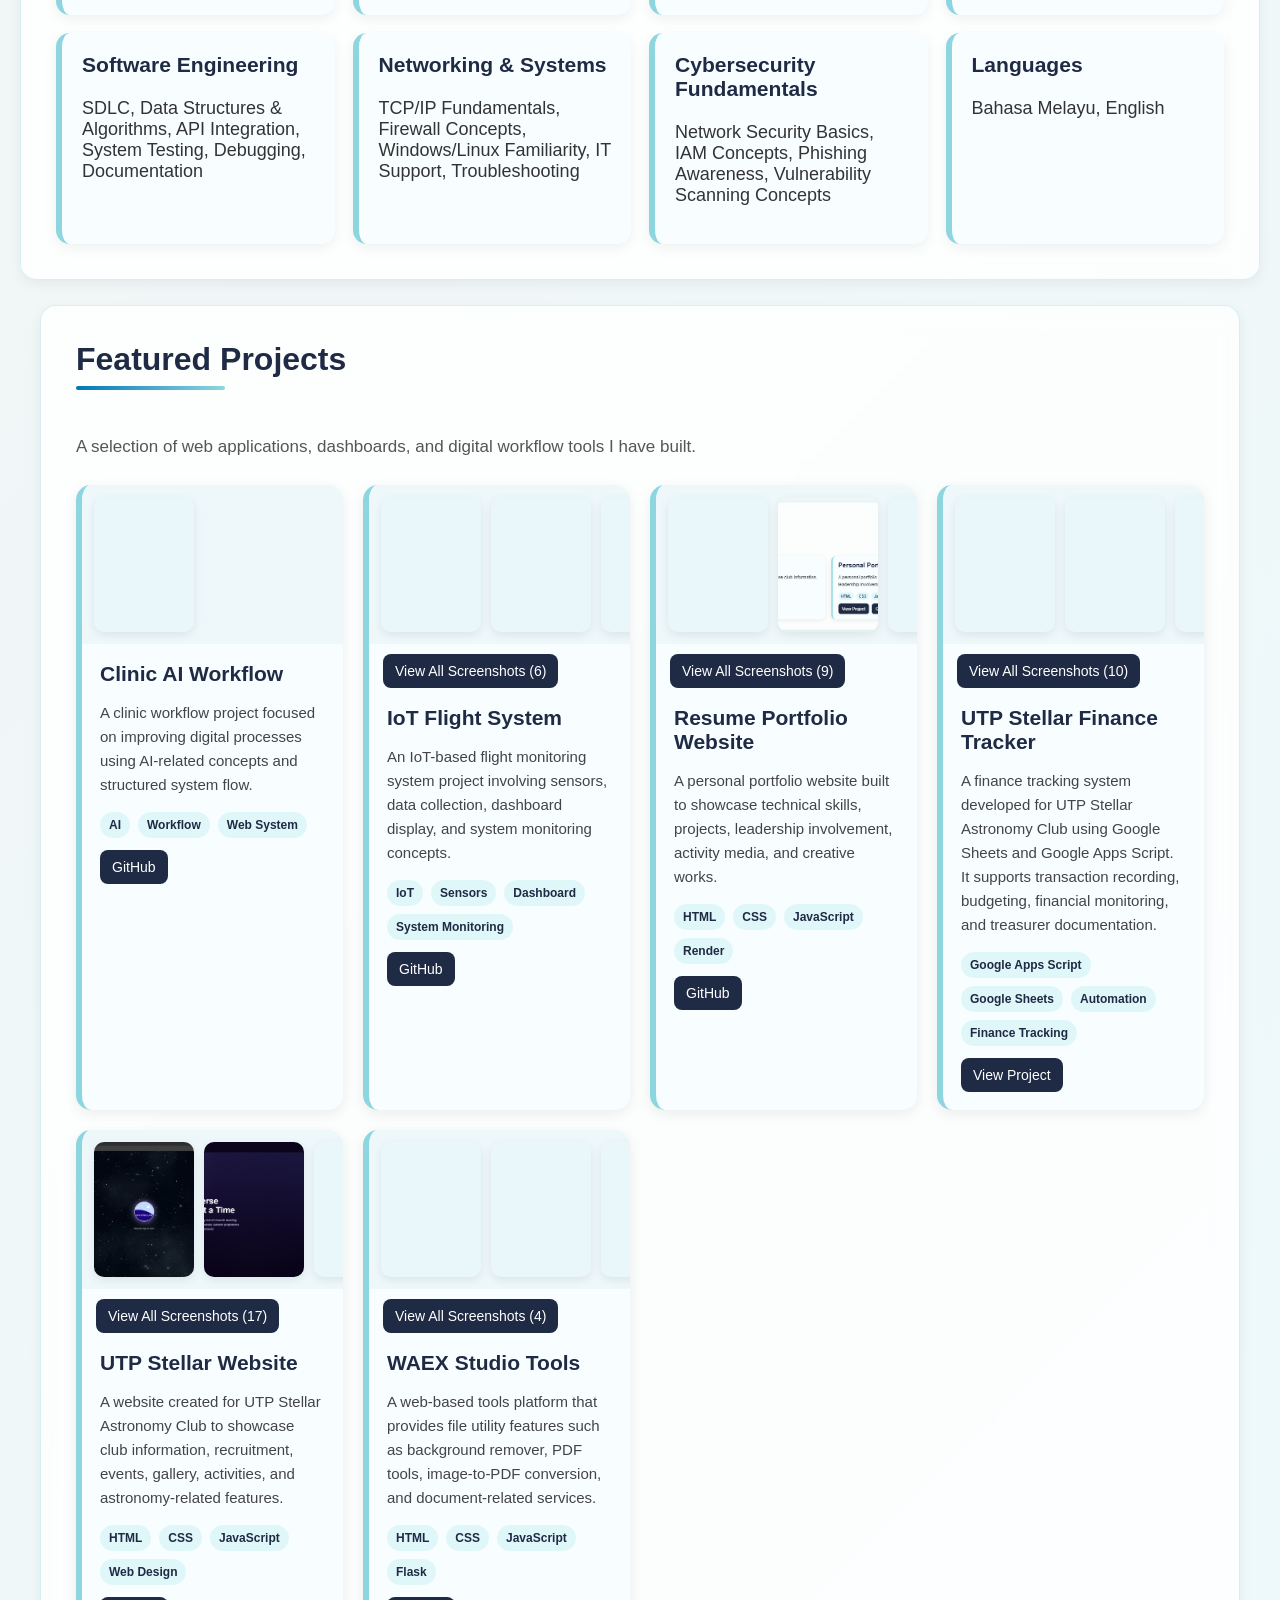
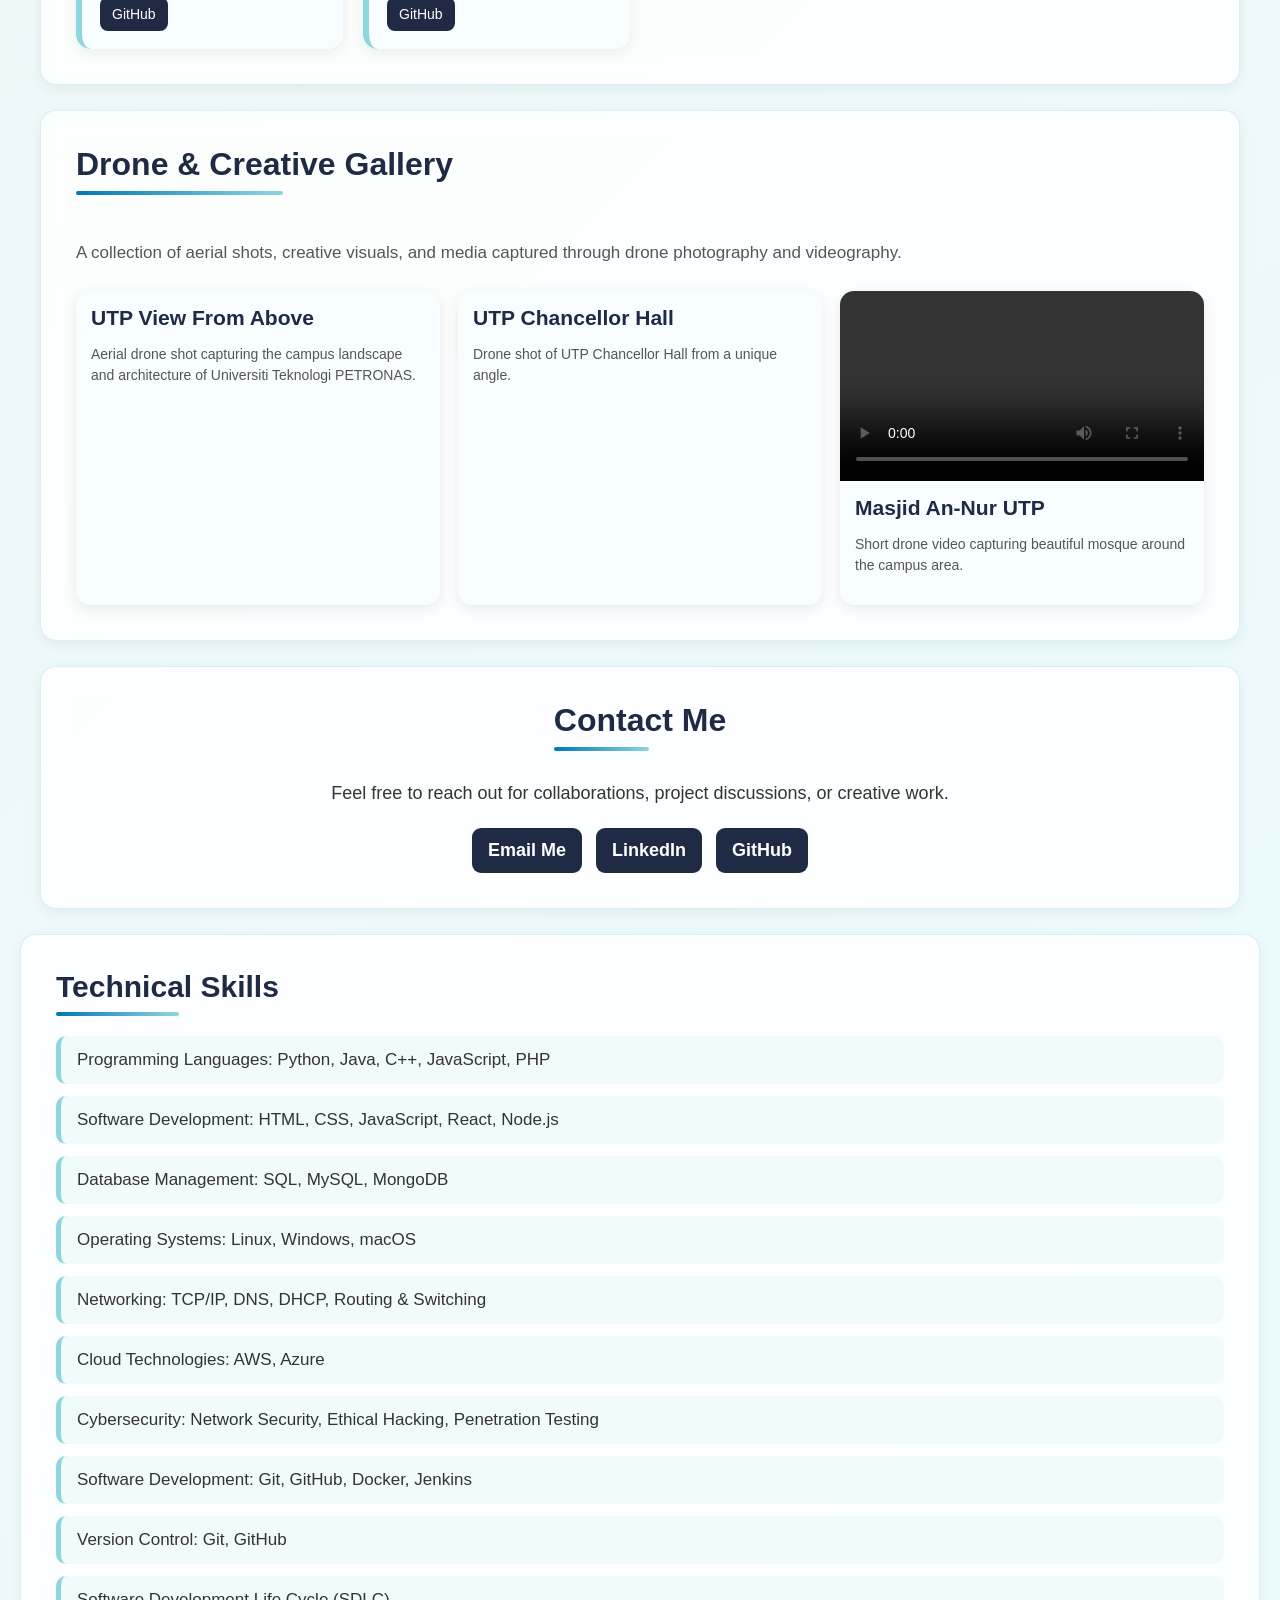
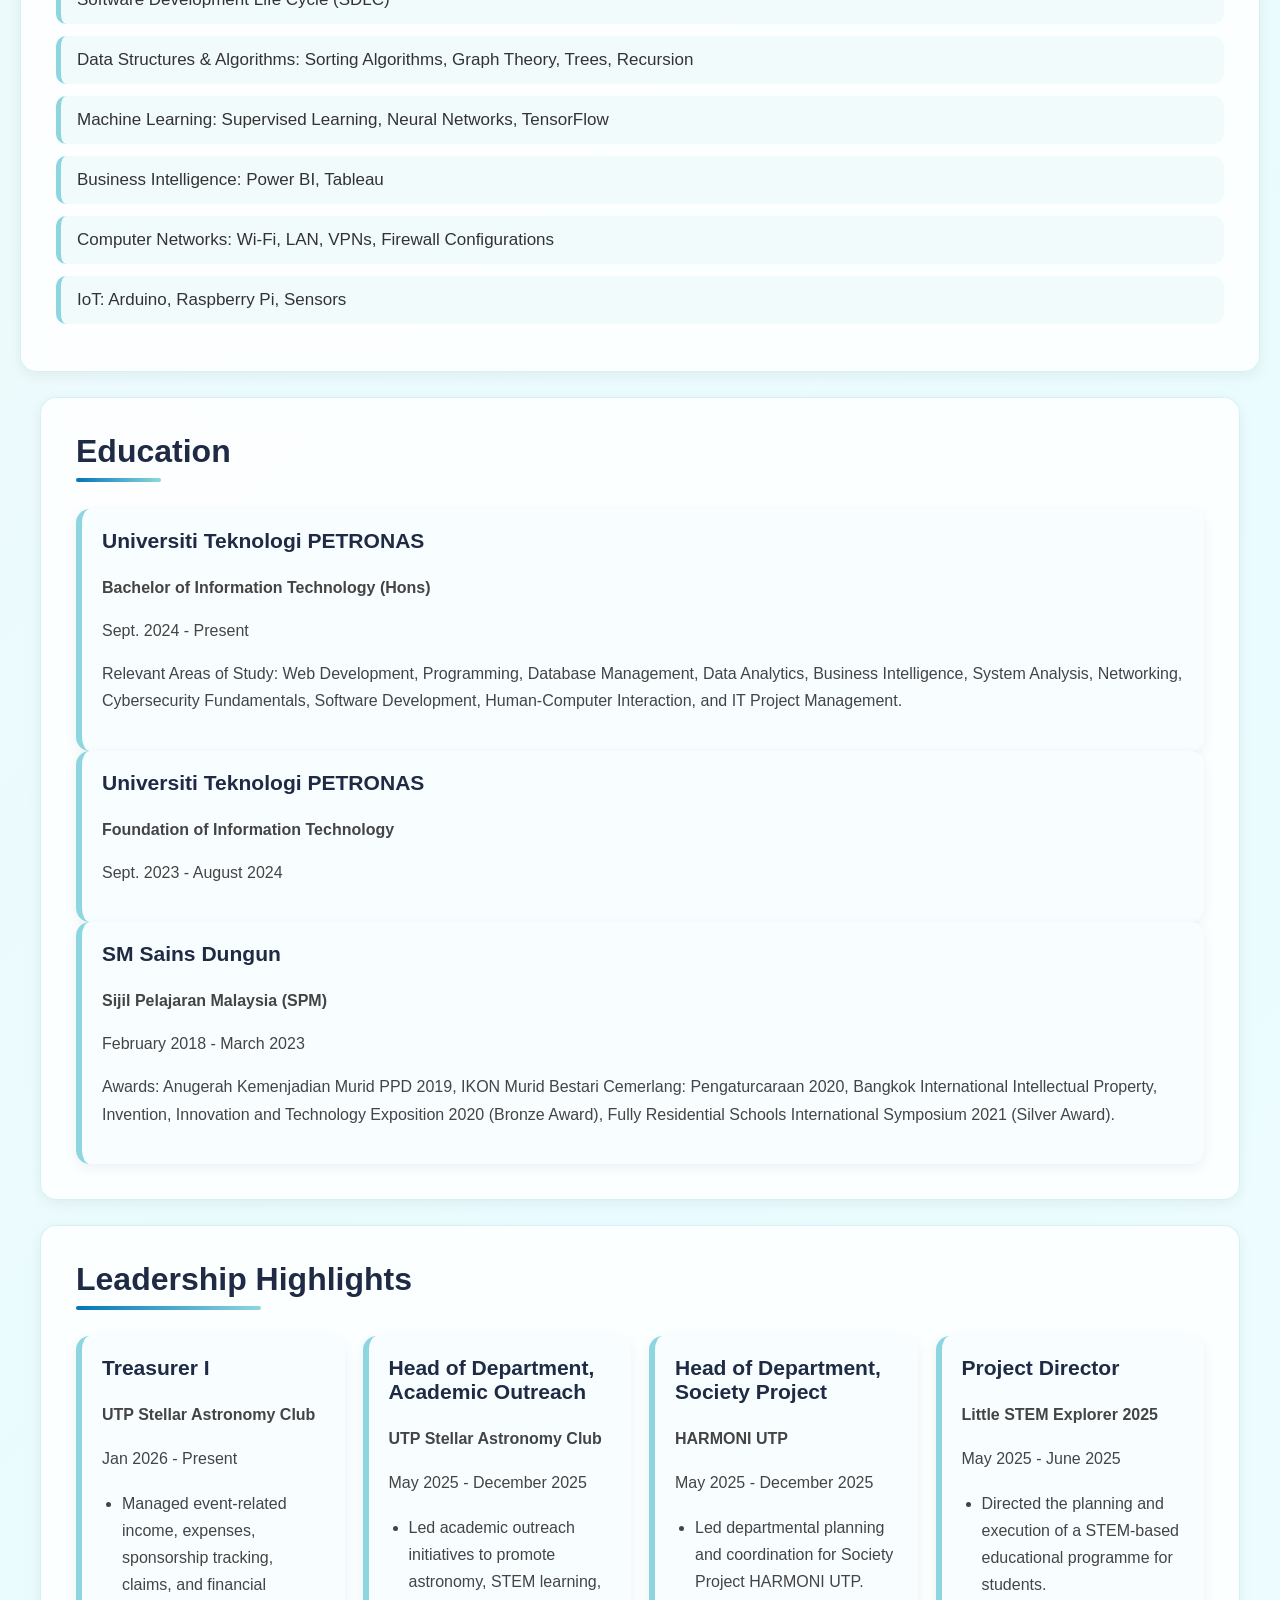
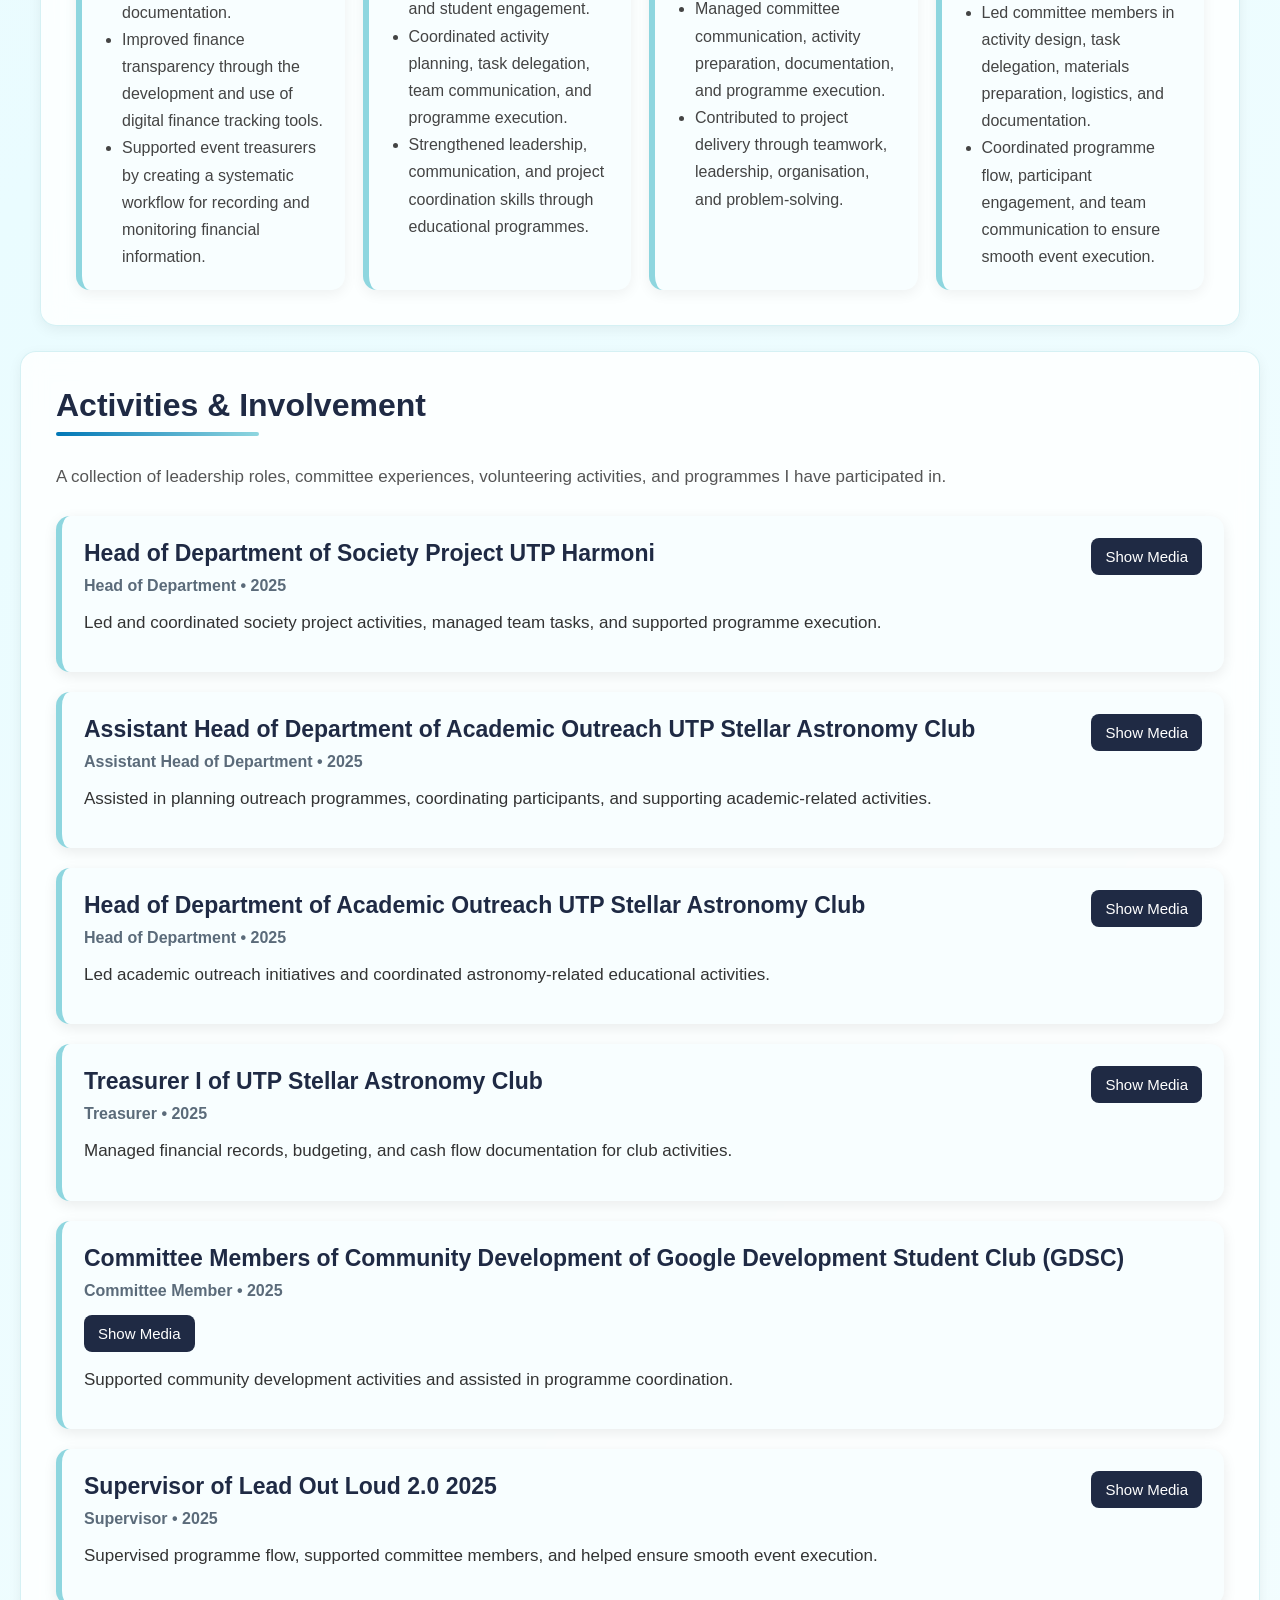
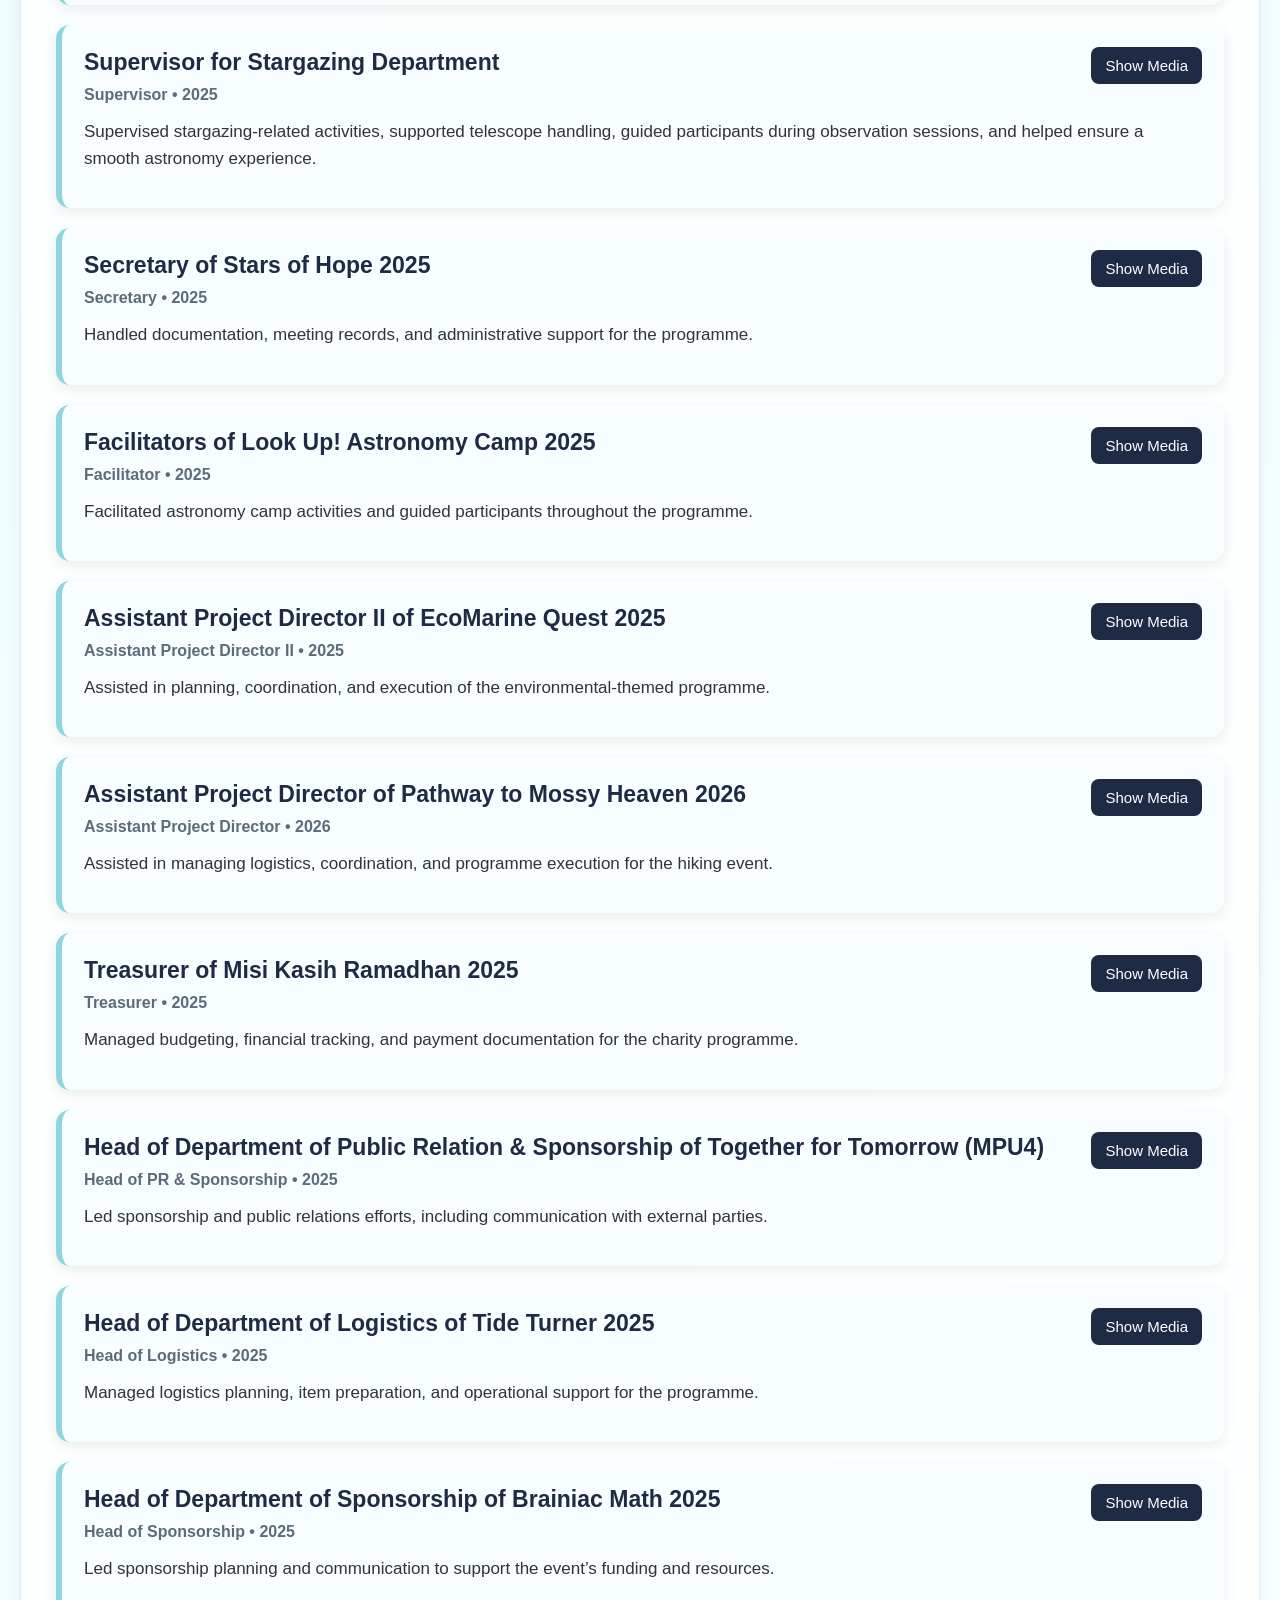
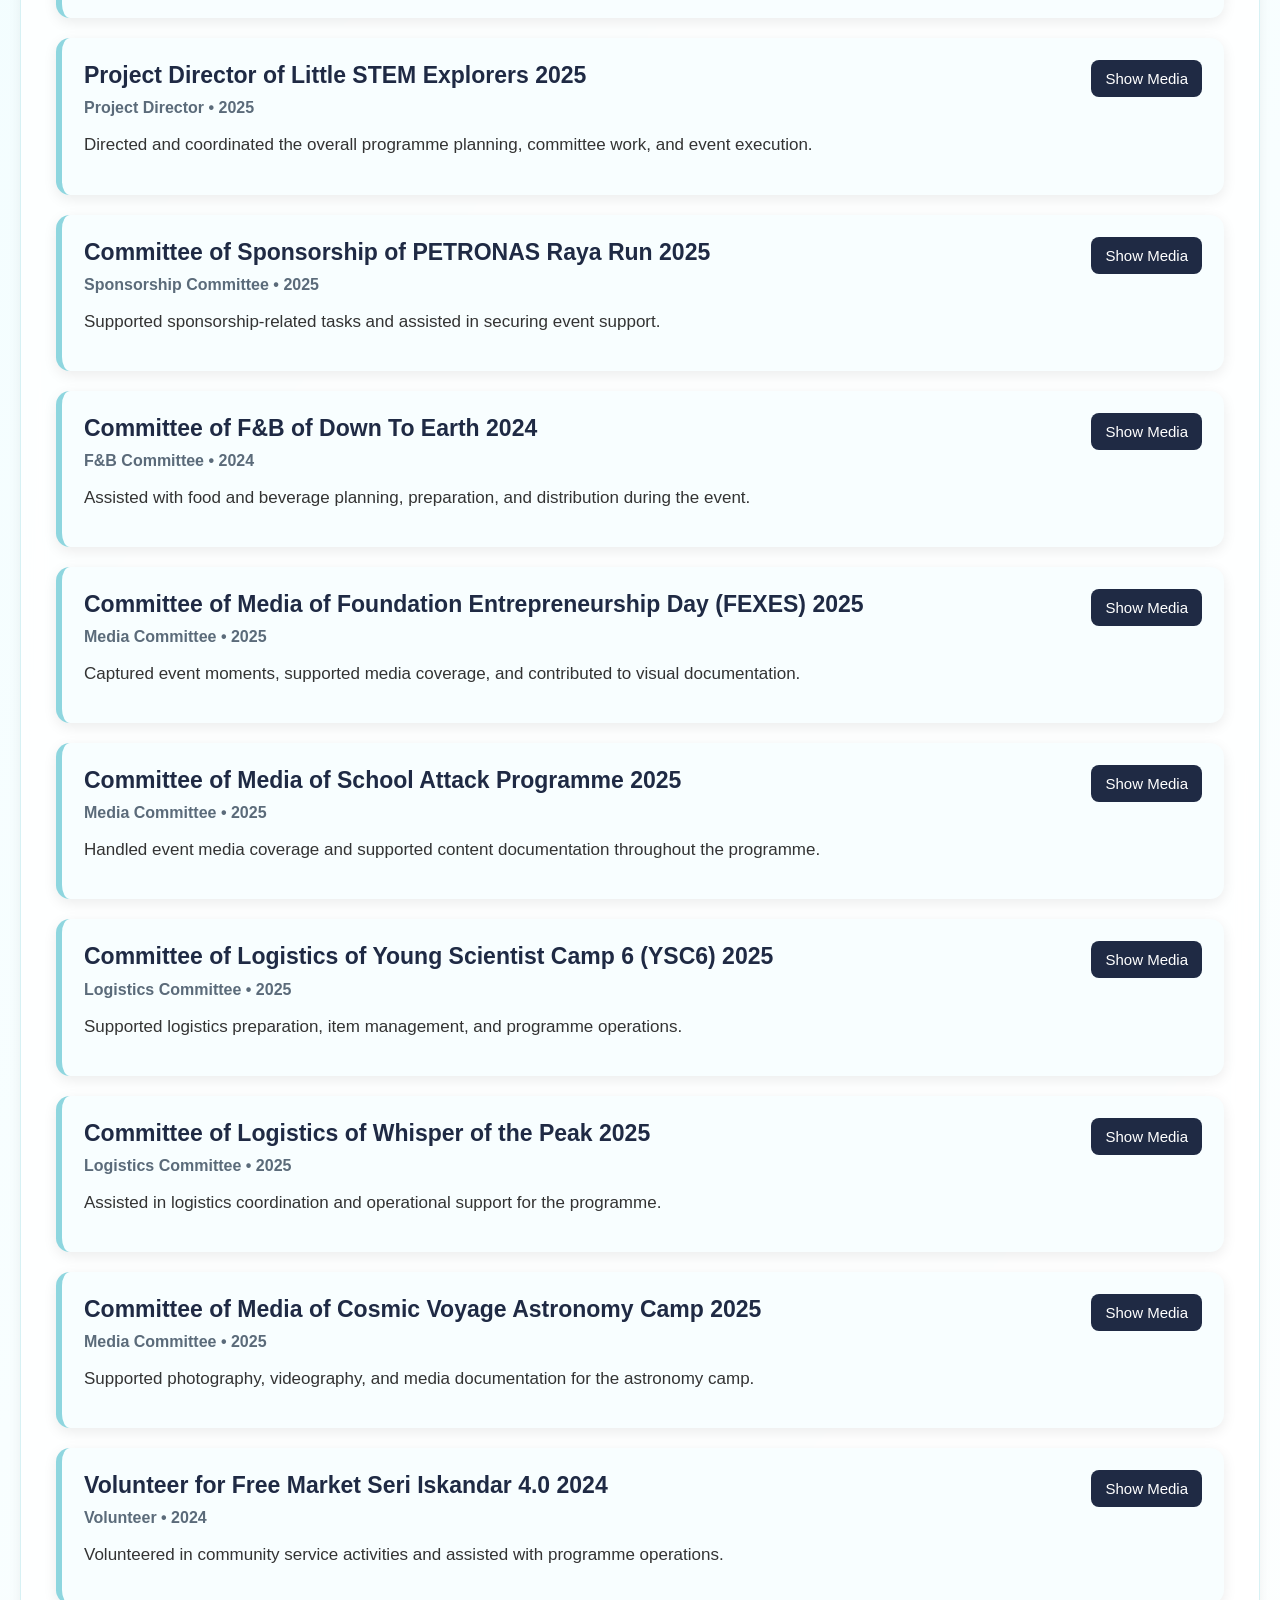
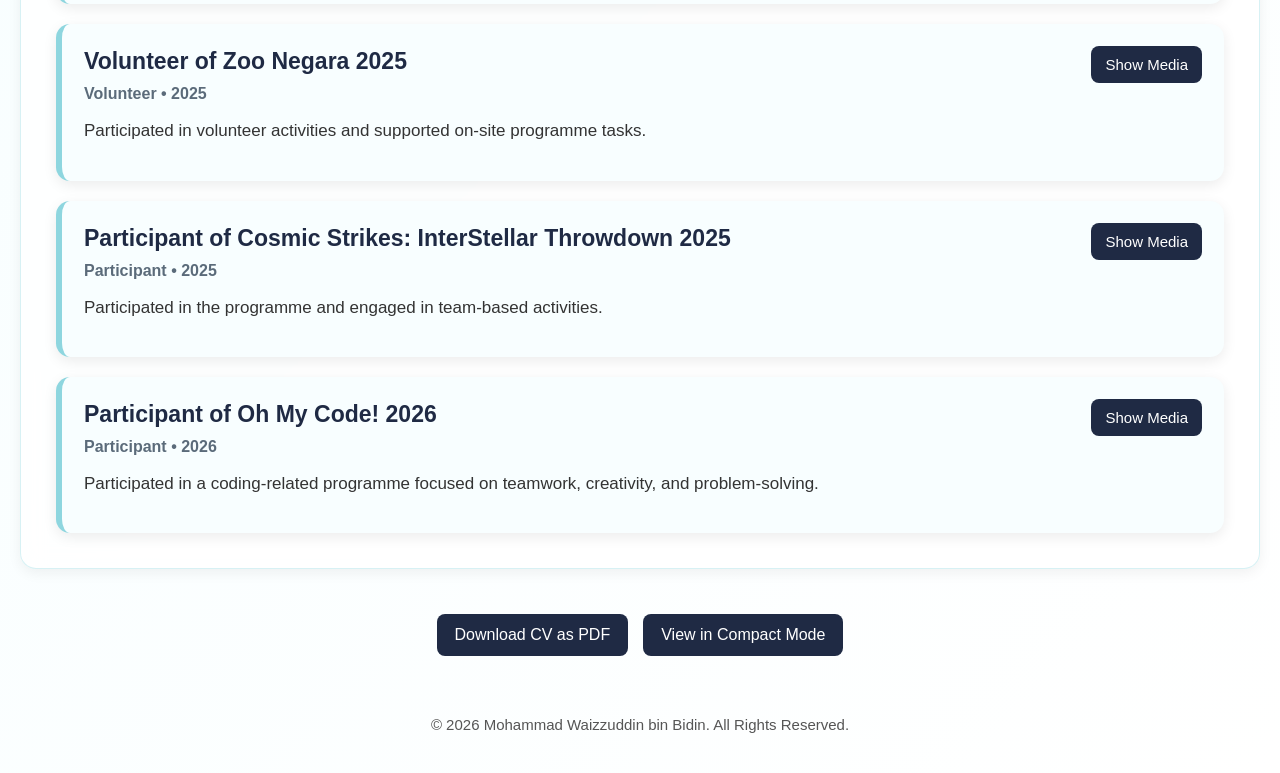
==== commit a7723b3e: "Add Google Search Console verification" ====
--- a/index.html
+++ b/index.html
@@ -22,6 +22,7 @@
     <meta name="twitter:description" content="Mohammad Waizzuddin bin Bidin is a UTP Information Technology student and intern at Vantris Energy Berhad. Explore his software projects and experience.">
     <meta name="twitter:image" content="https://resume-waex.onrender.com/images/your-photo.jpg">
     <meta name="twitter:image:alt" content="Mohammad Waizzuddin bin Bidin">
+    <meta name="google-site-verification" content="T1Dn6FPgk5oP9KAaLLmYwo8NEDQ2WwS2tkWXVqvEFPk" />
     <script type="application/ld+json">
     {
       "@context": "https://schema.org",
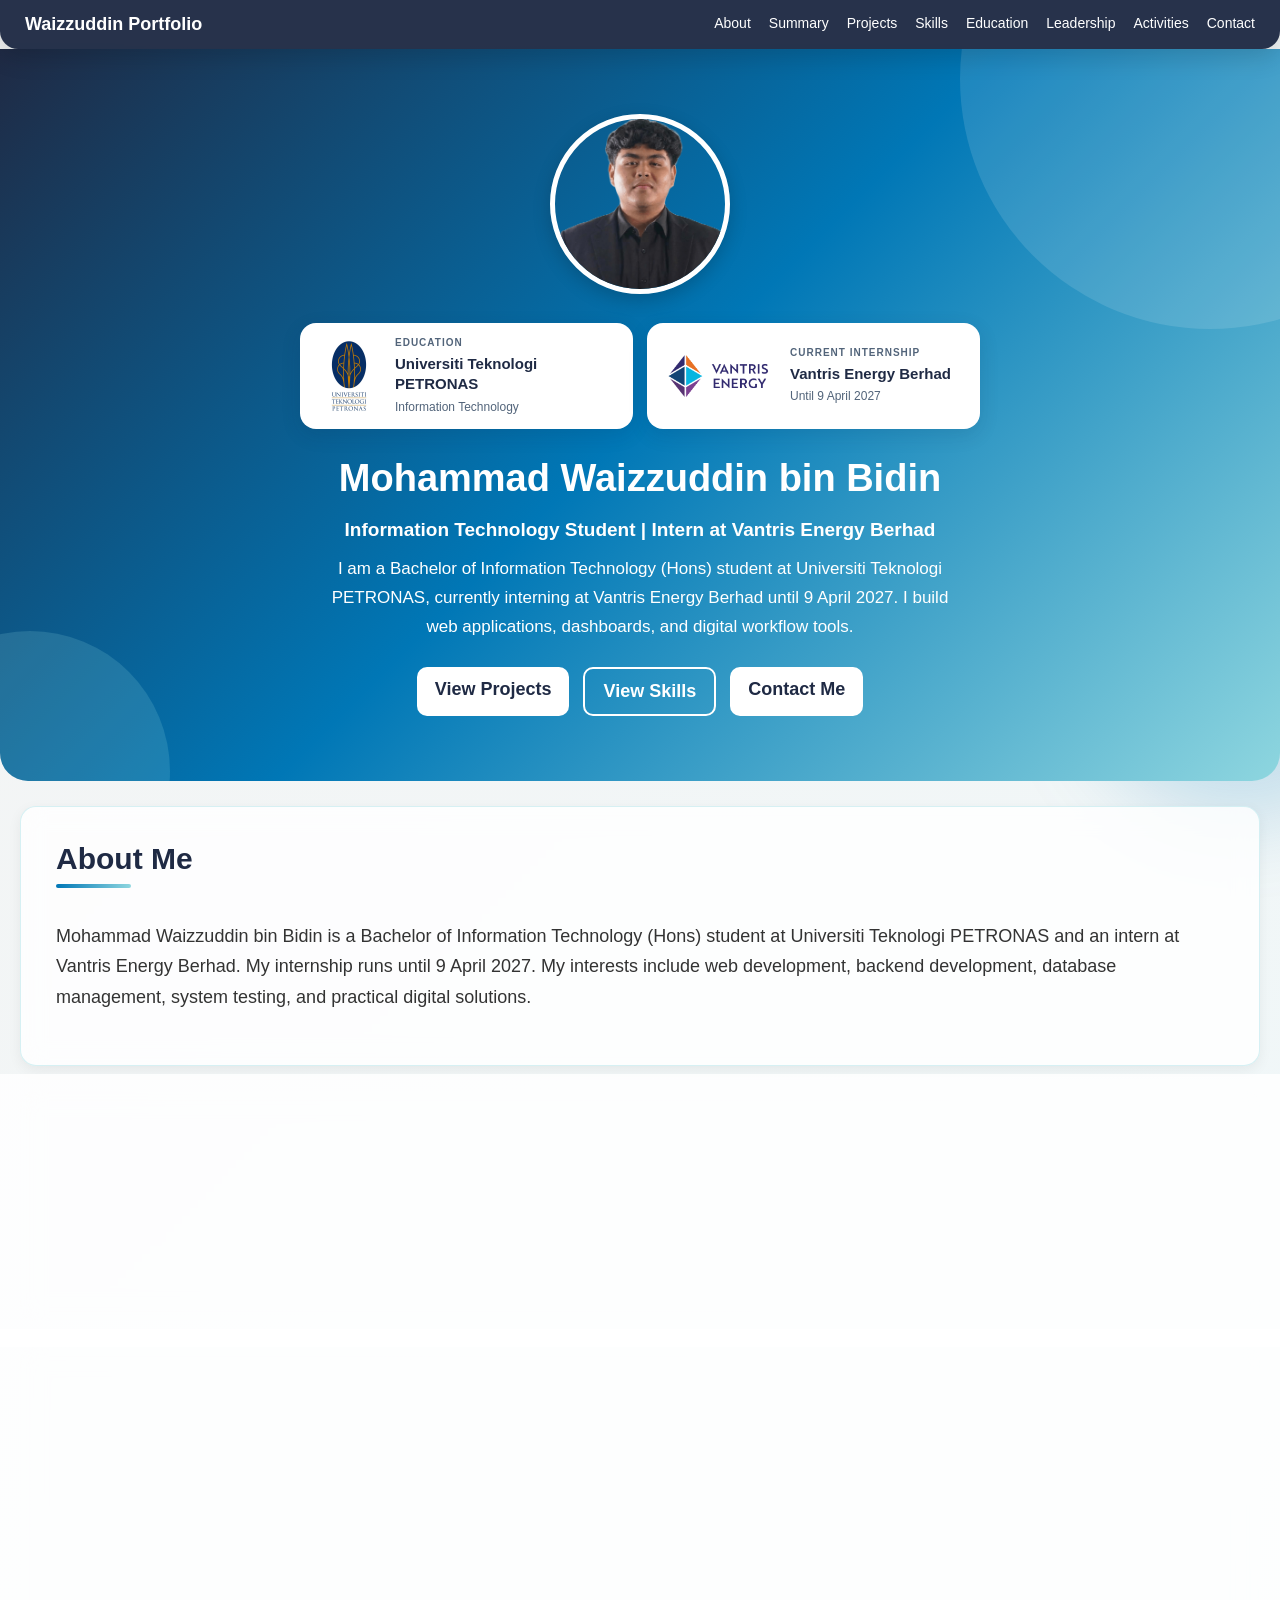
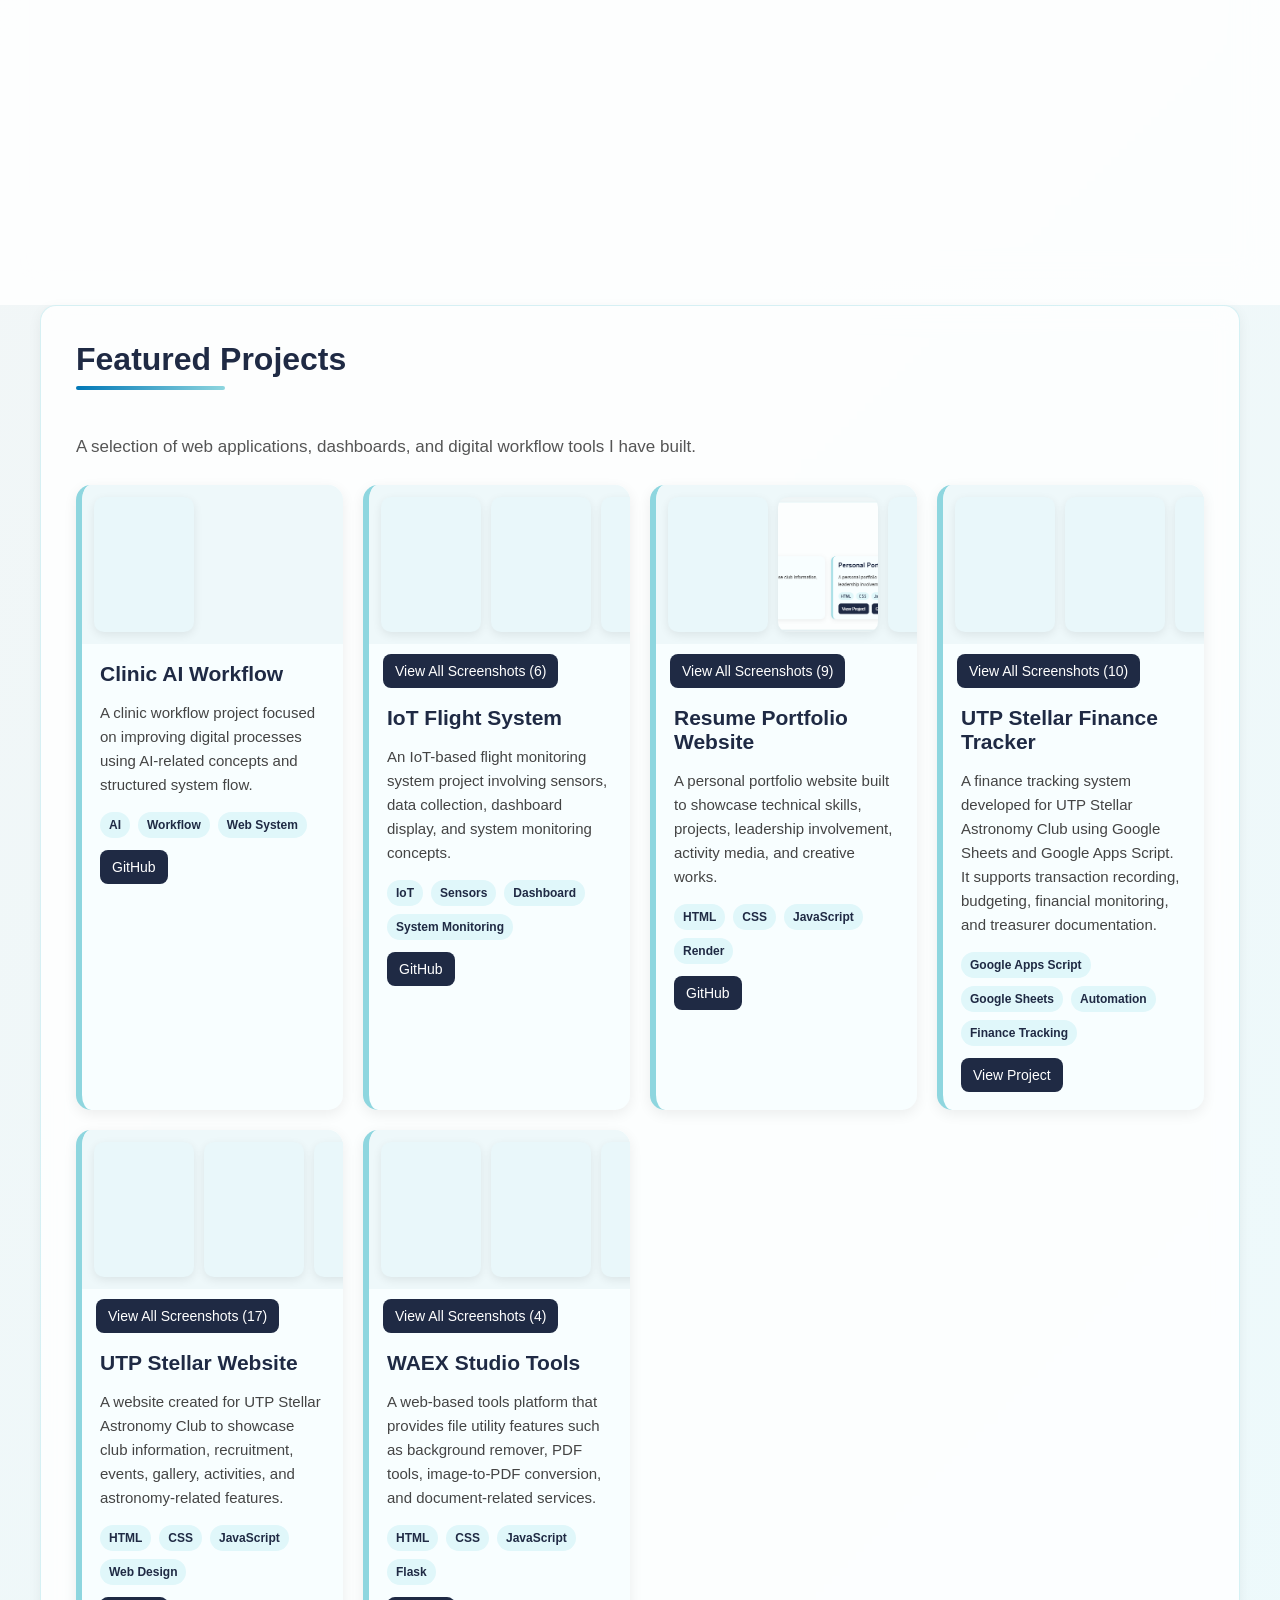
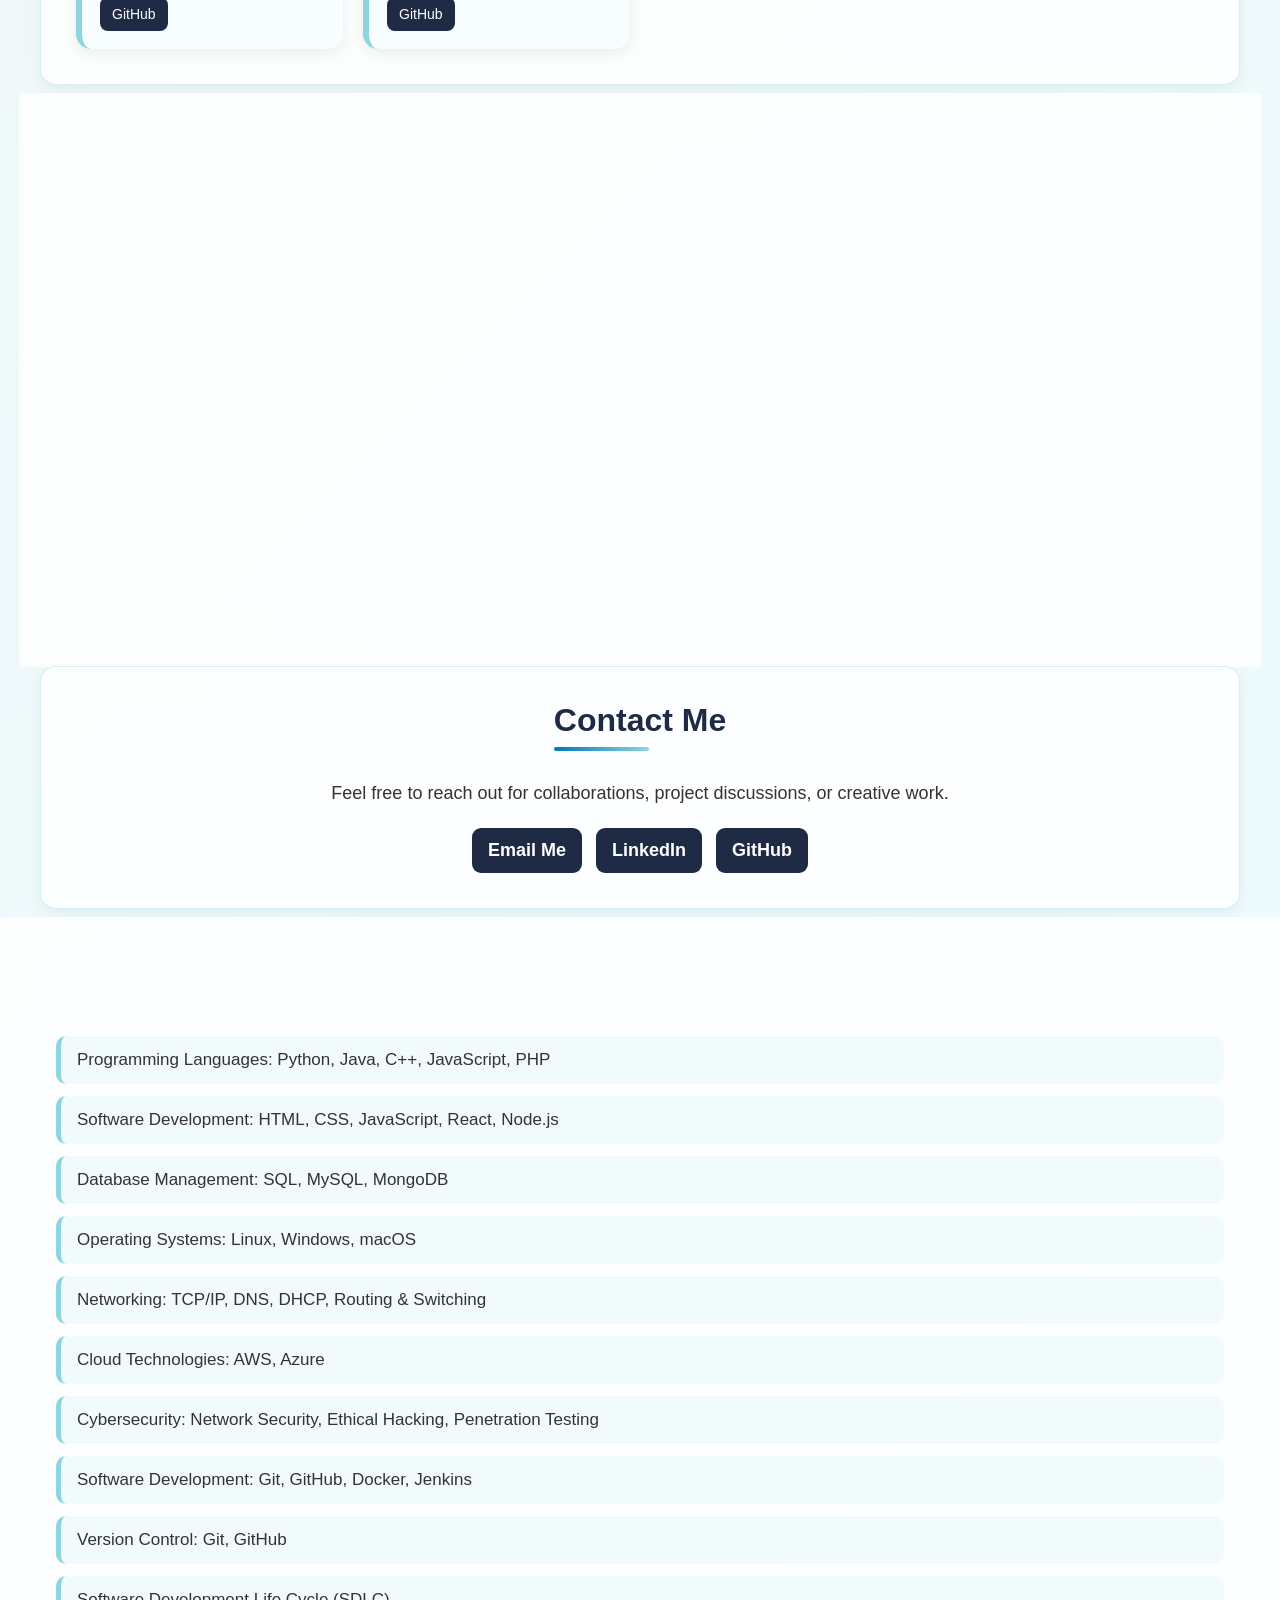
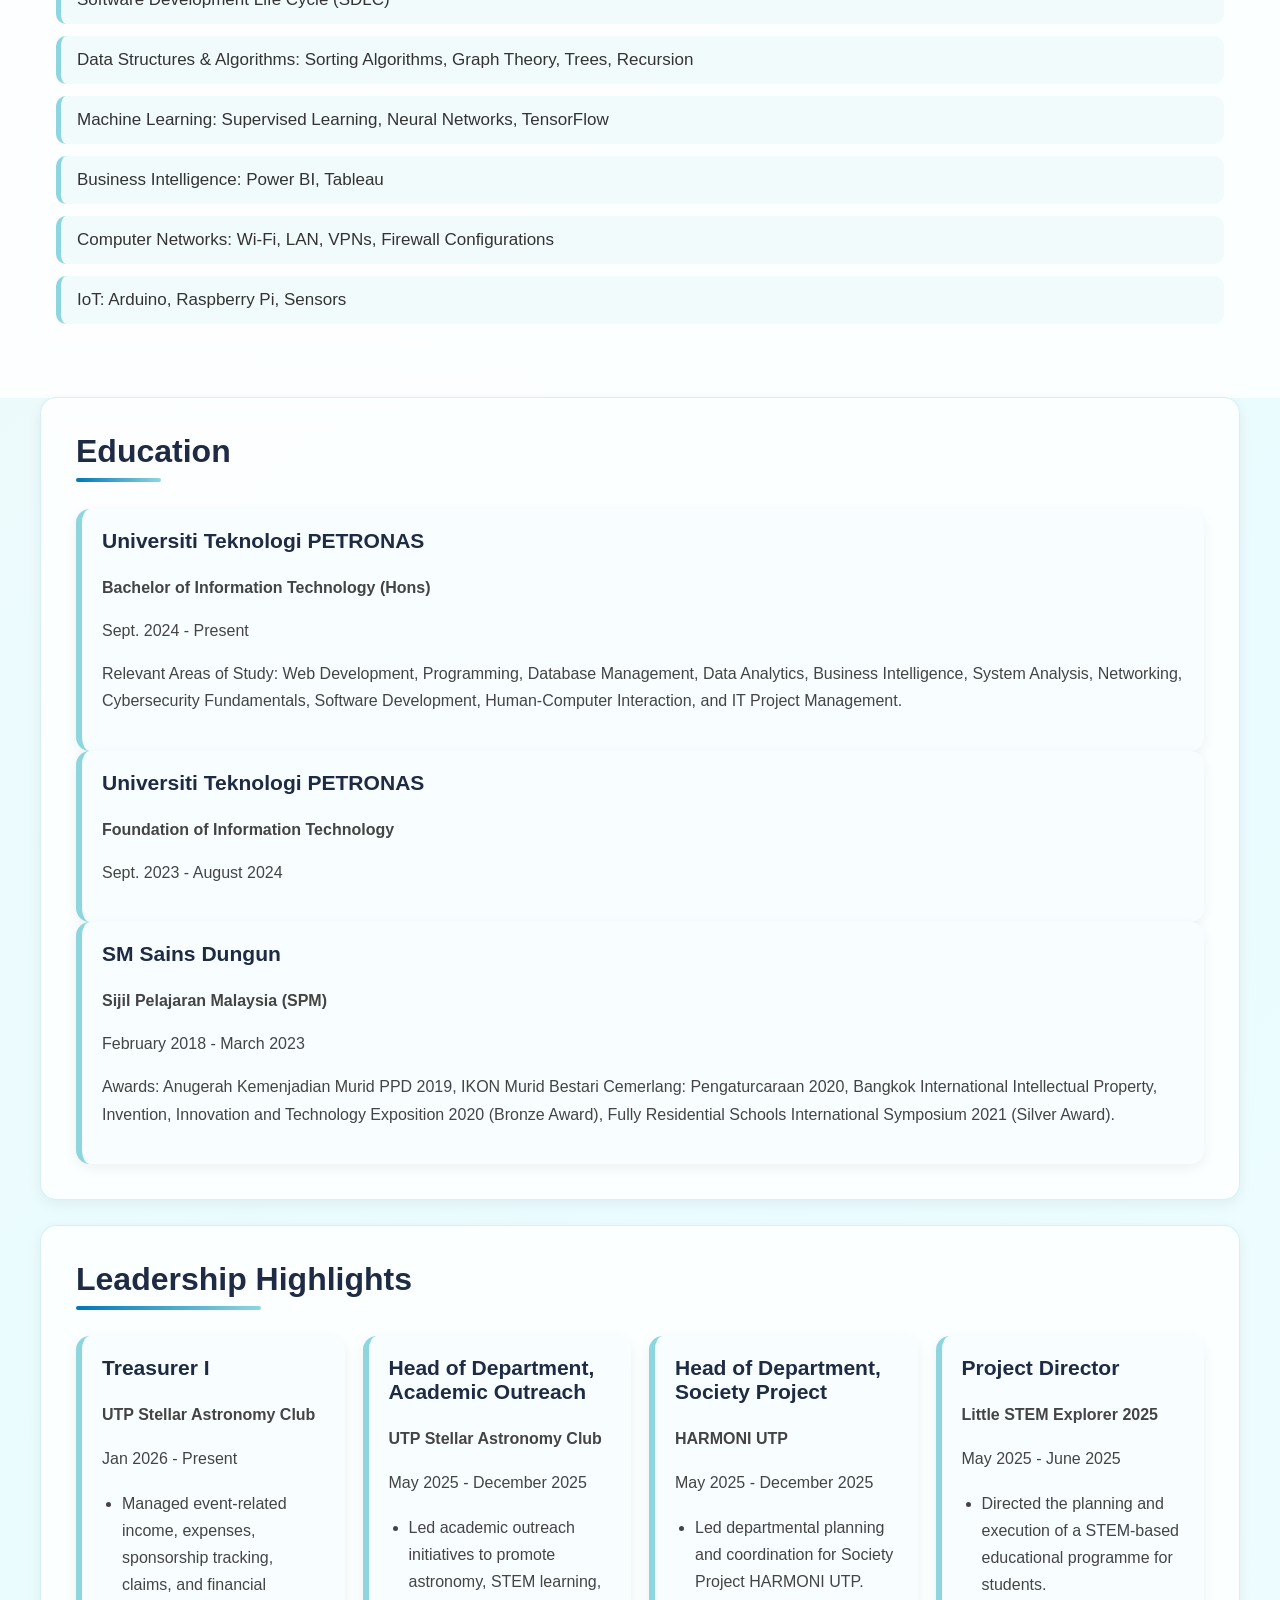
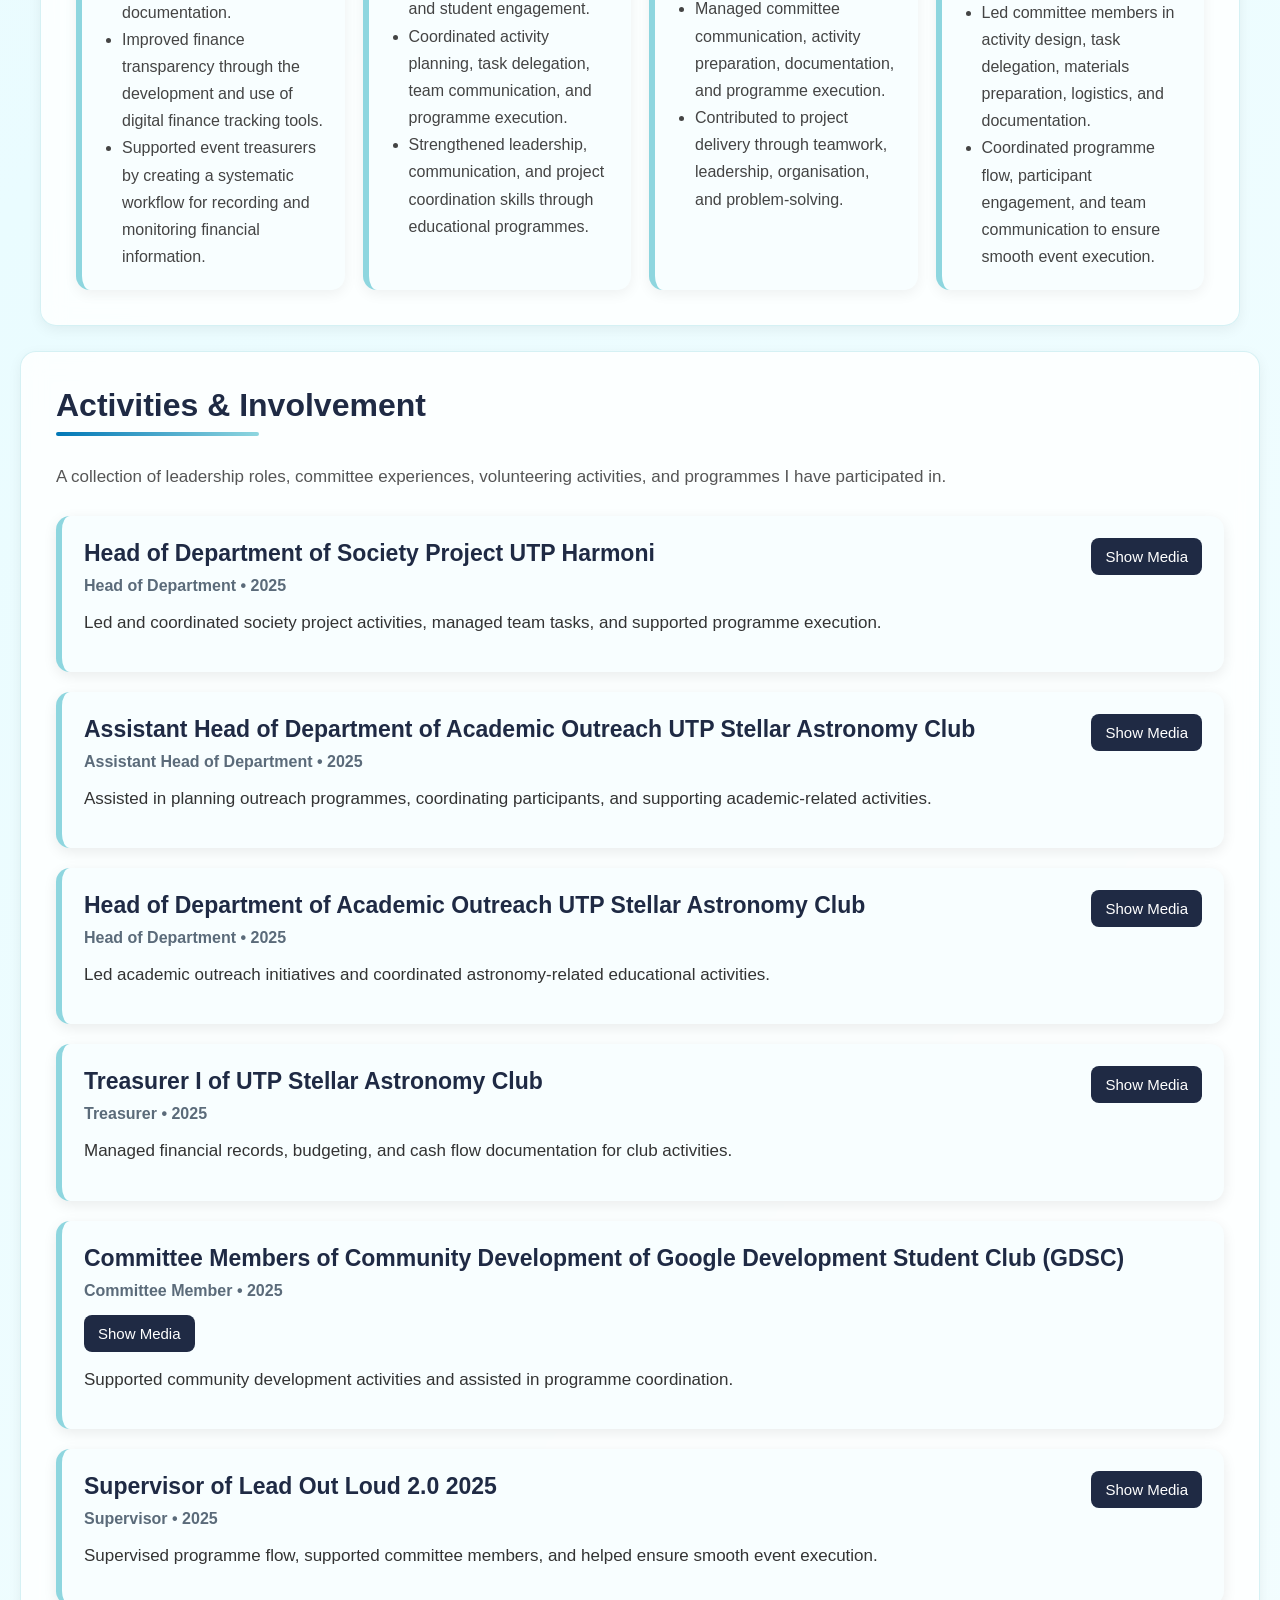
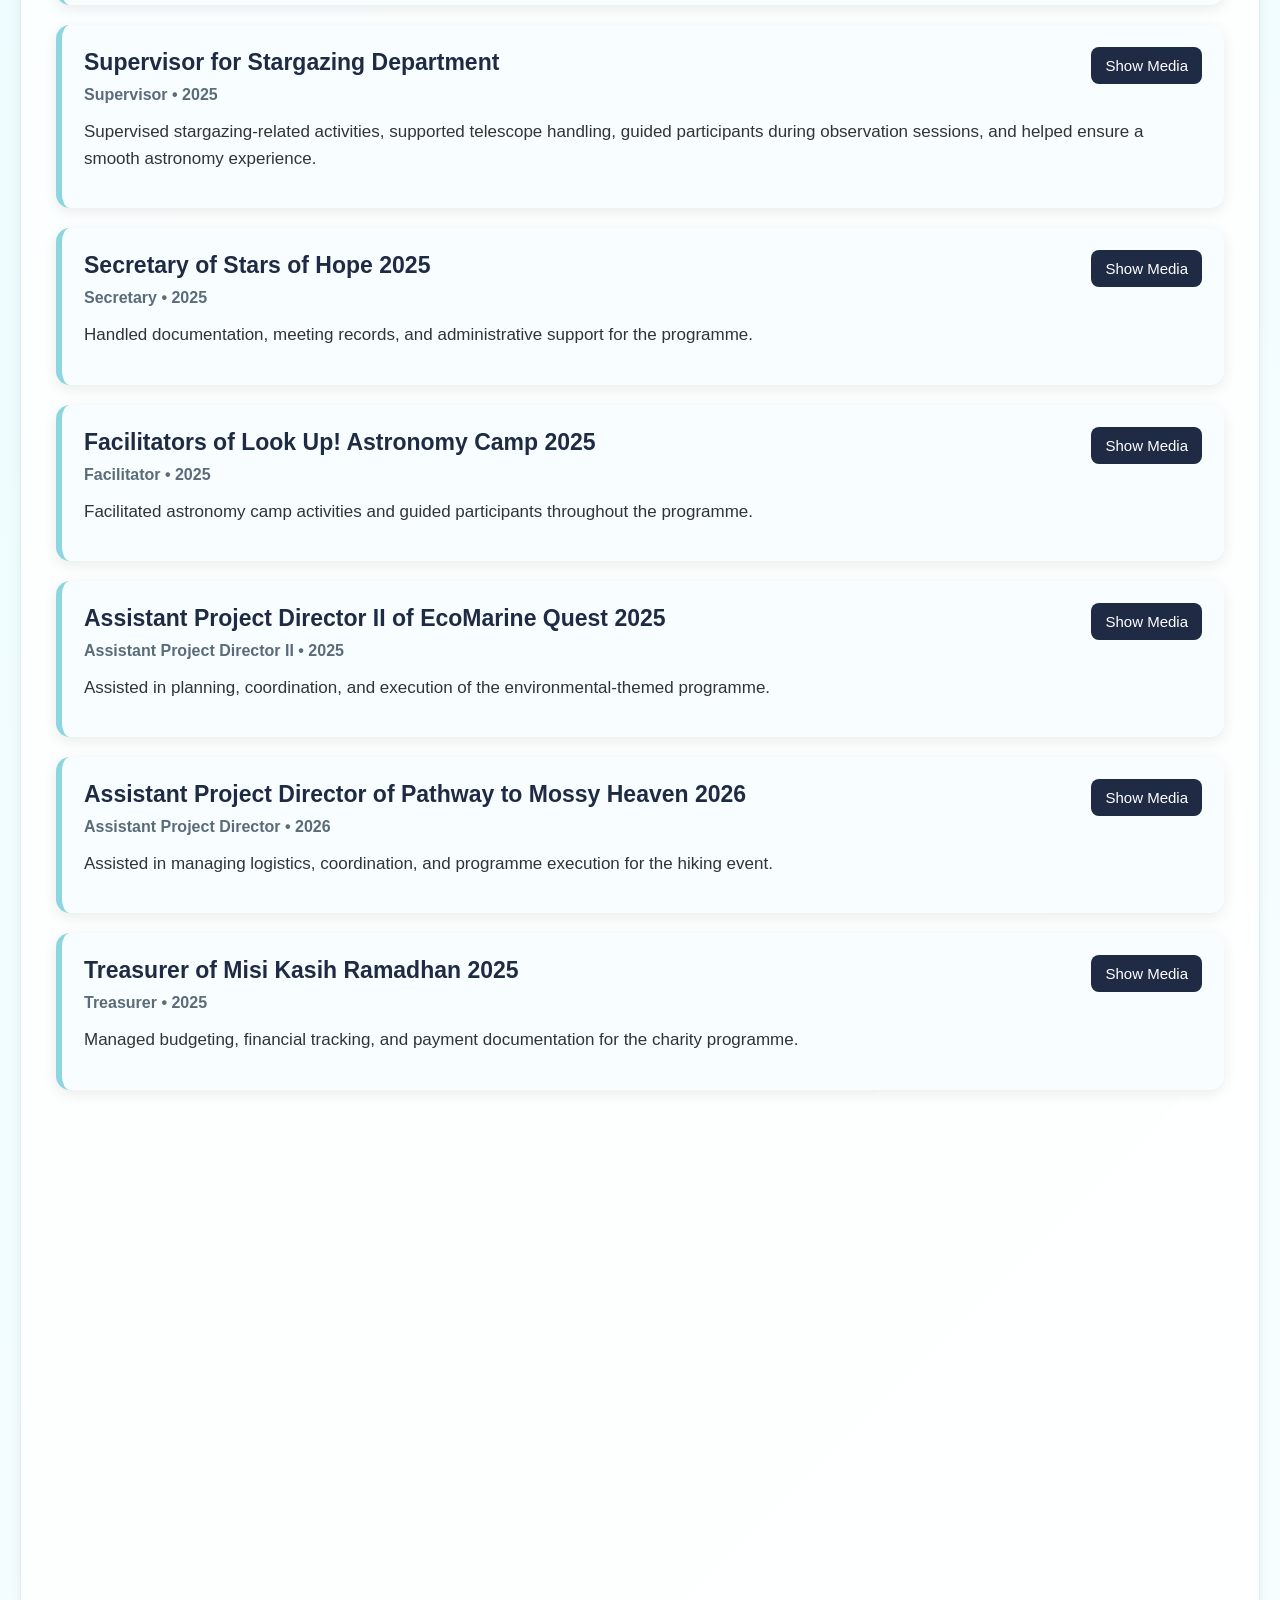
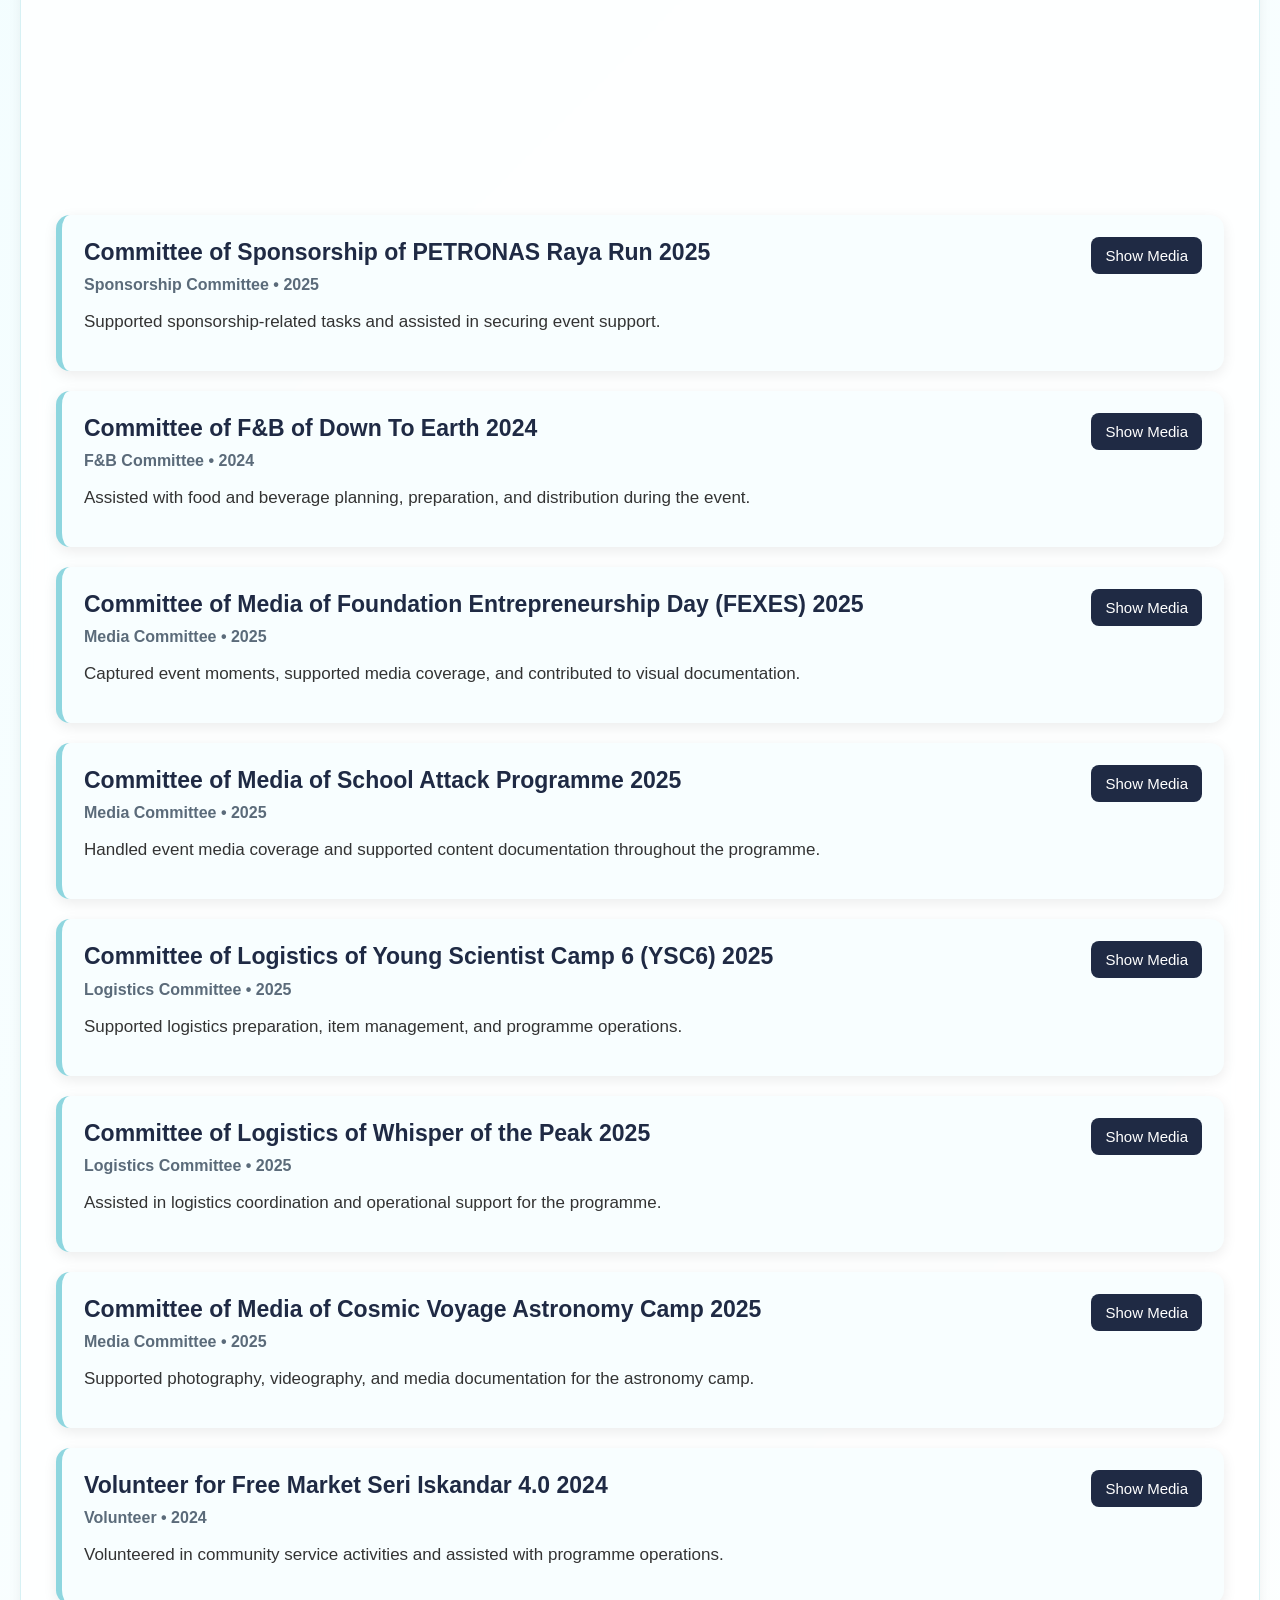
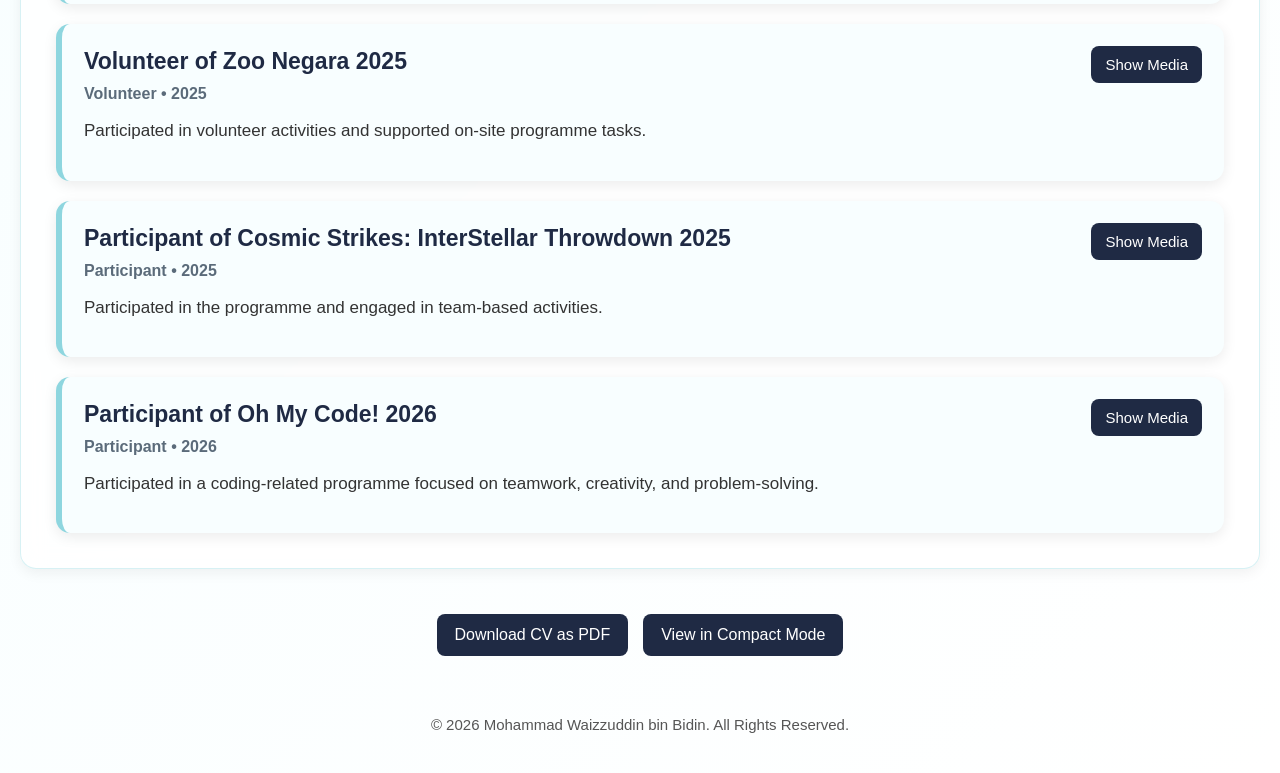
==== commit bf57b5c5: "Clarify portfolio site name for Google" ====
--- a/index.html
+++ b/index.html
@@ -10,7 +10,7 @@
     <link rel="canonical" href="https://resume-waex.onrender.com/">
     <link rel="icon" href="/favicon.svg" type="image/svg+xml">
     <meta property="og:type" content="website">
-    <meta property="og:site_name" content="Mohammad Waizzuddin bin Bidin Portfolio">
+    <meta property="og:site_name" content="Waizzuddin Portfolio">
     <meta property="og:title" content="Mohammad Waizzuddin bin Bidin | IT Portfolio">
     <meta property="og:description" content="Mohammad Waizzuddin bin Bidin is a UTP Information Technology student and intern at Vantris Energy Berhad. Explore his software projects and experience.">
     <meta property="og:url" content="https://resume-waex.onrender.com/">
@@ -74,7 +74,12 @@
           "@type": "WebSite",
           "@id": "https://resume-waex.onrender.com/#website",
           "url": "https://resume-waex.onrender.com/",
-          "name": "Mohammad Waizzuddin bin Bidin Portfolio",
+          "name": "Waizzuddin Portfolio",
+          "alternateName": [
+            "Mohammad Waizzuddin bin Bidin Portfolio",
+            "Waizzuddin",
+            "resume-waex.onrender.com"
+          ],
           "publisher": {
             "@id": "https://resume-waex.onrender.com/#person"
           },
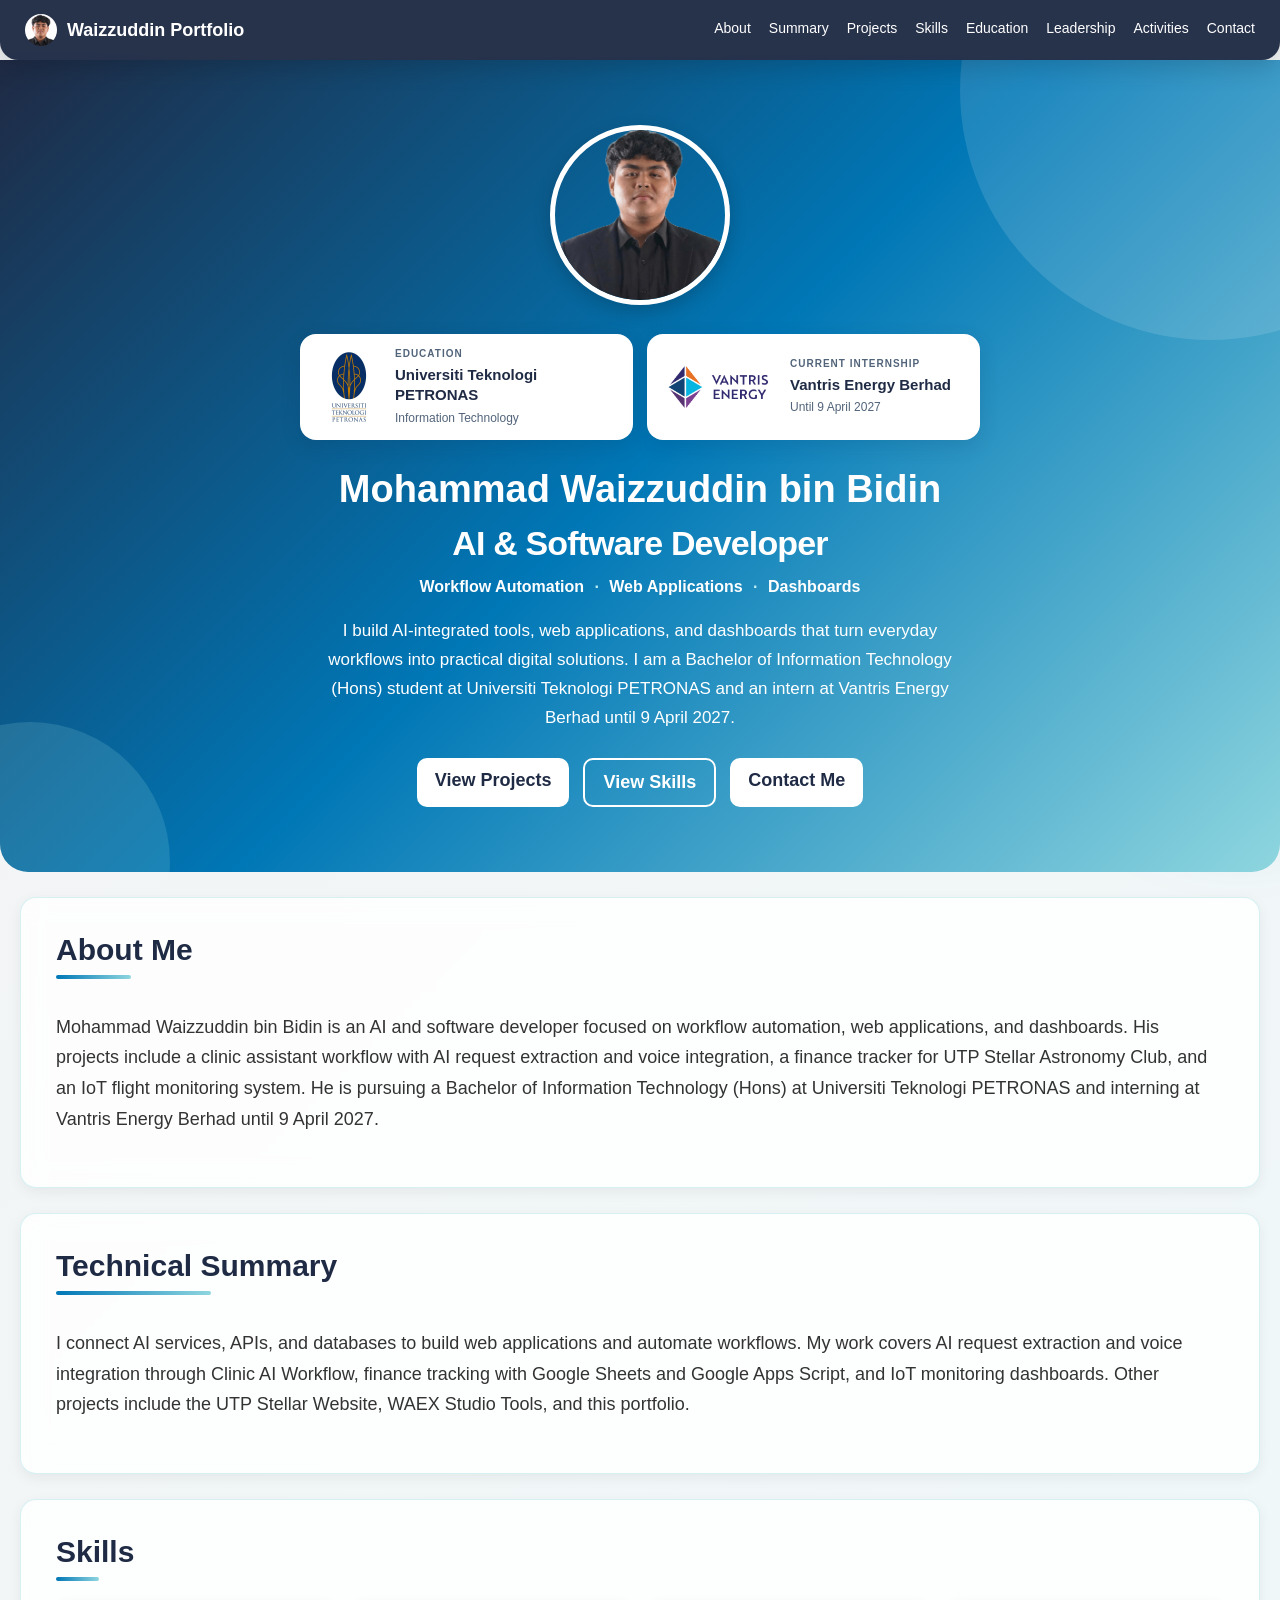
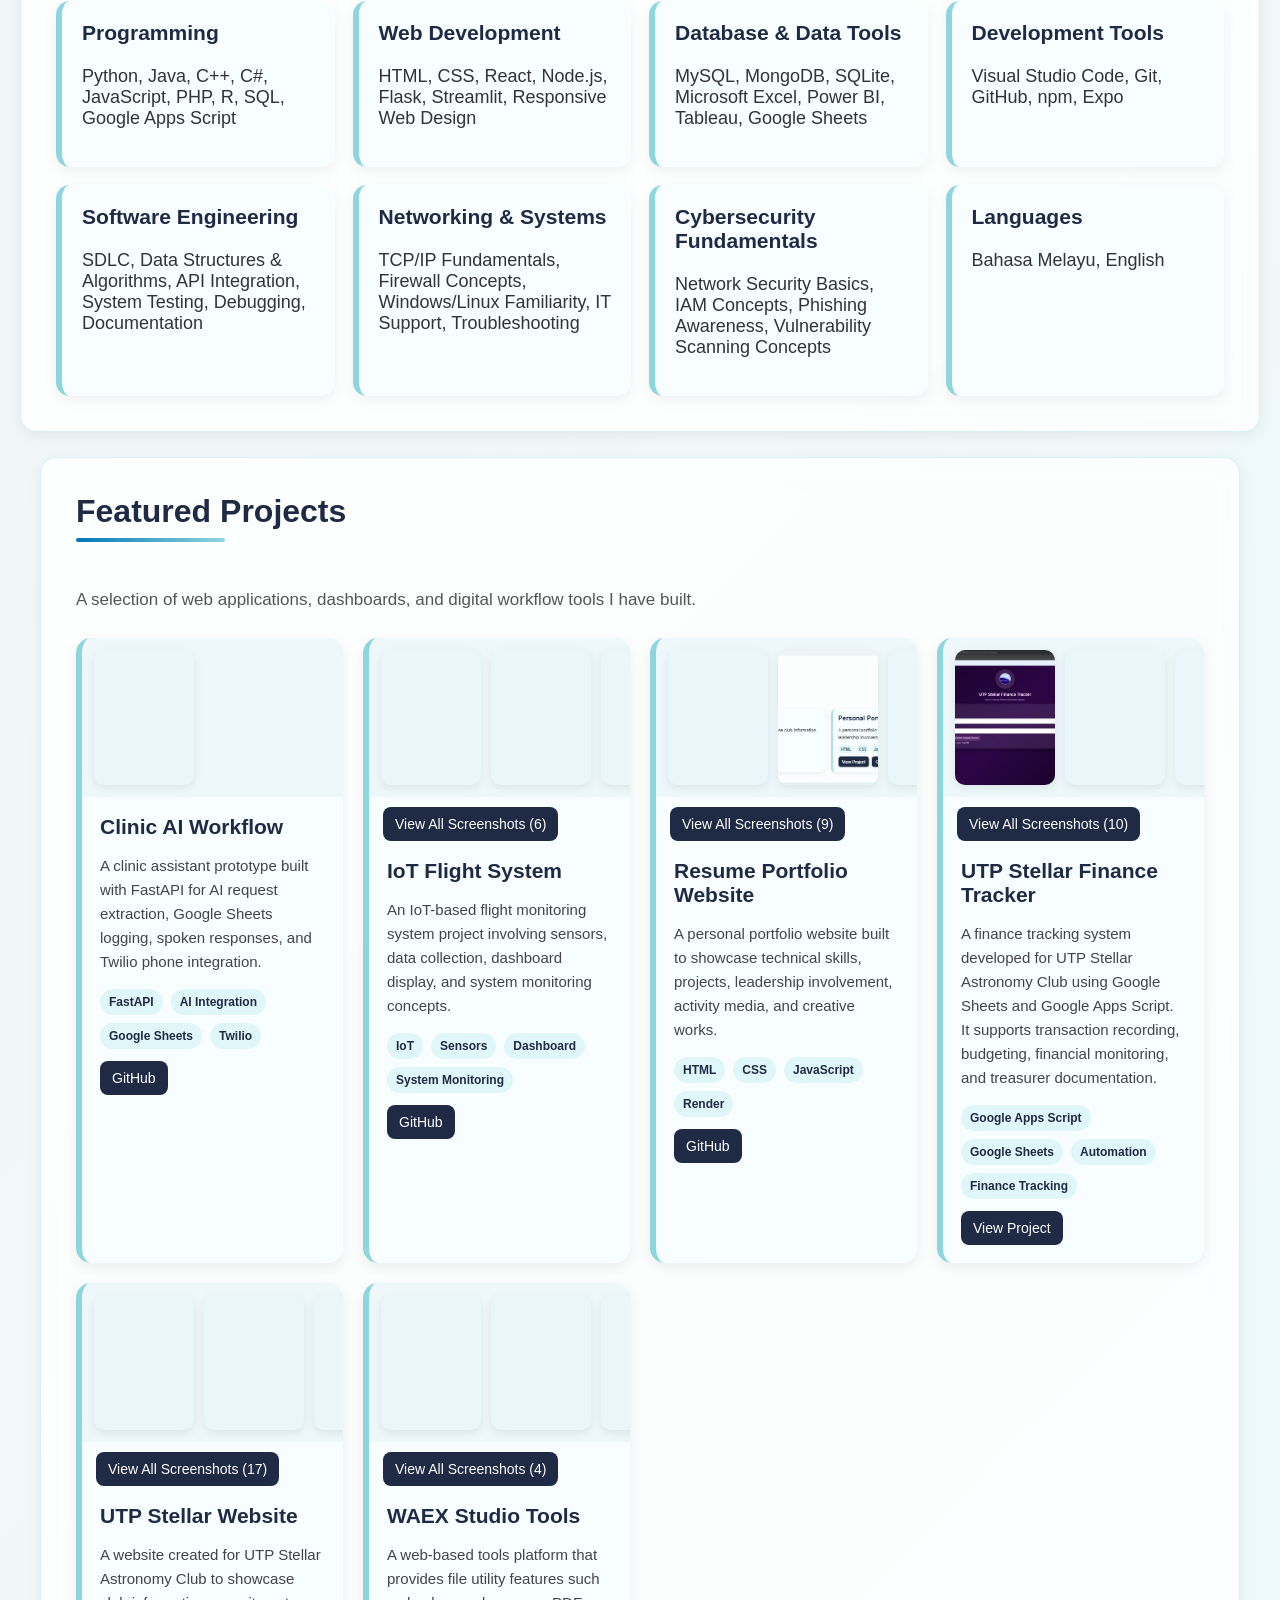
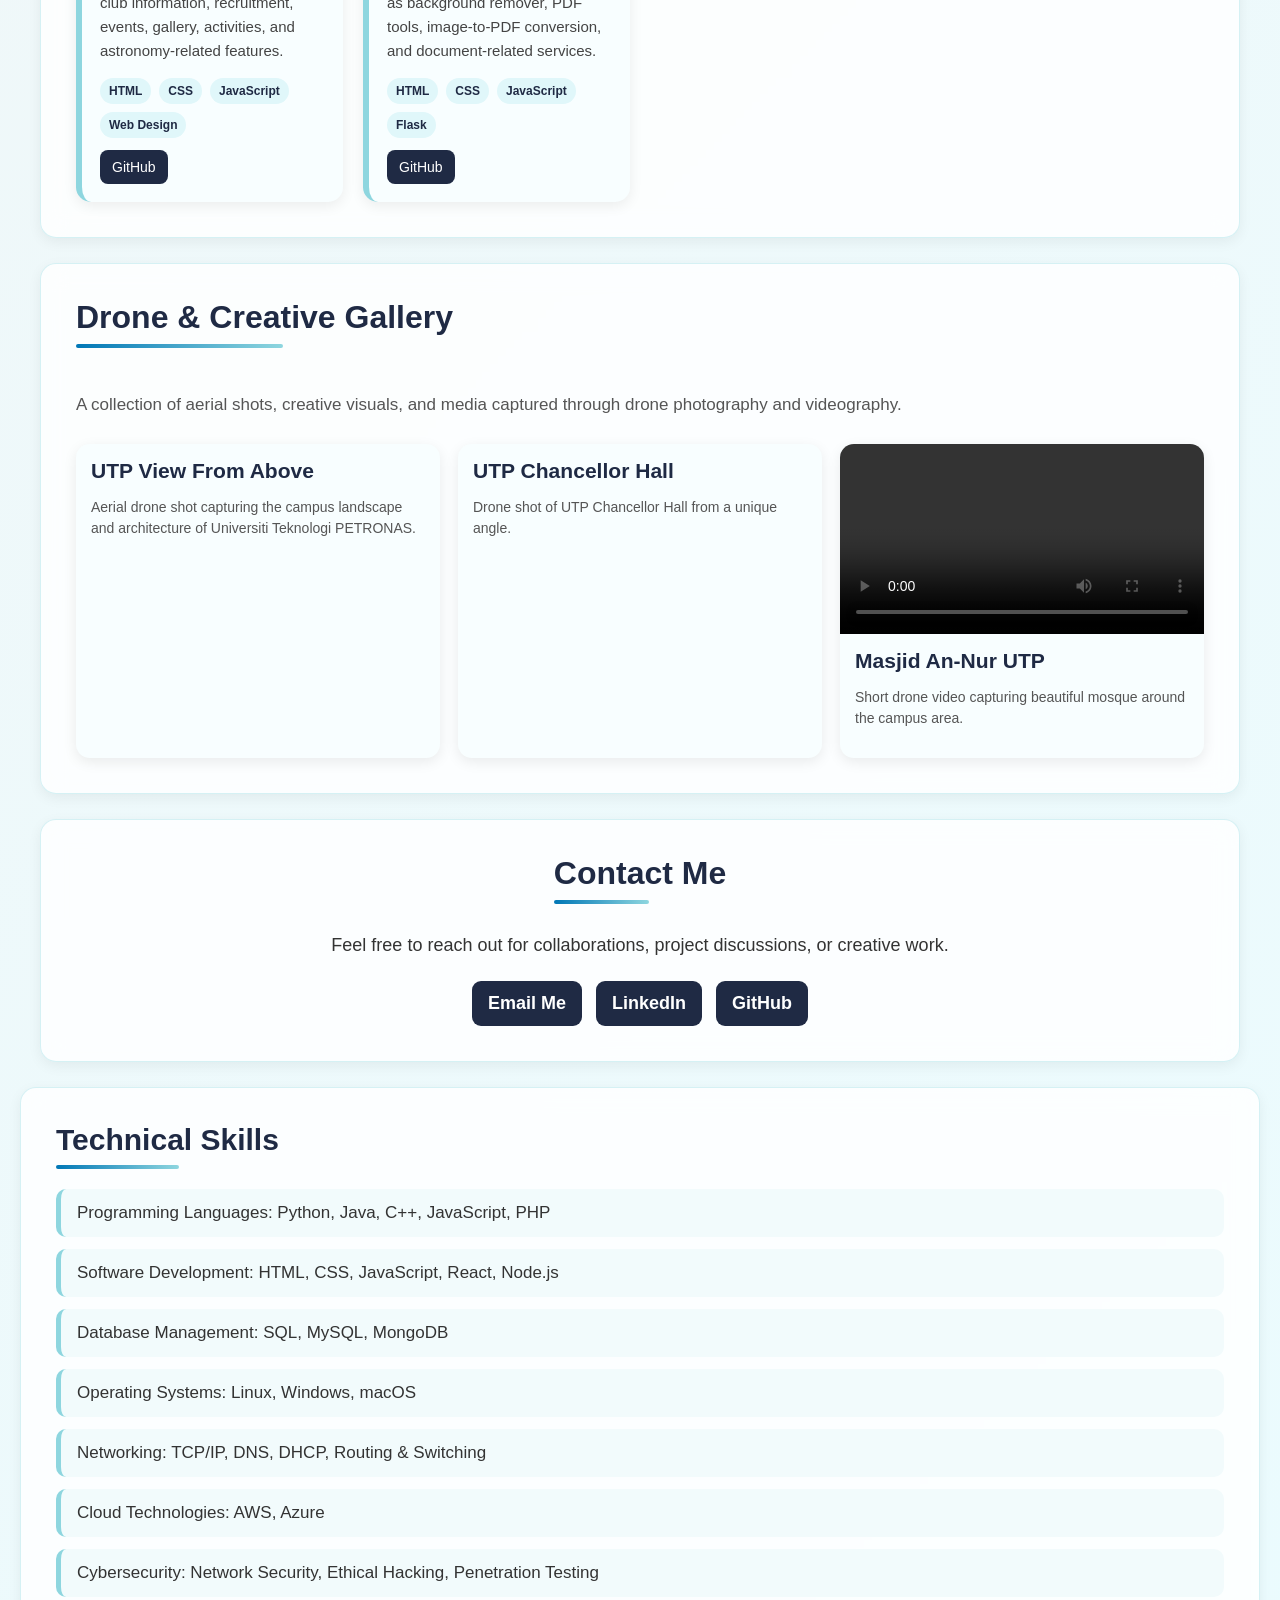
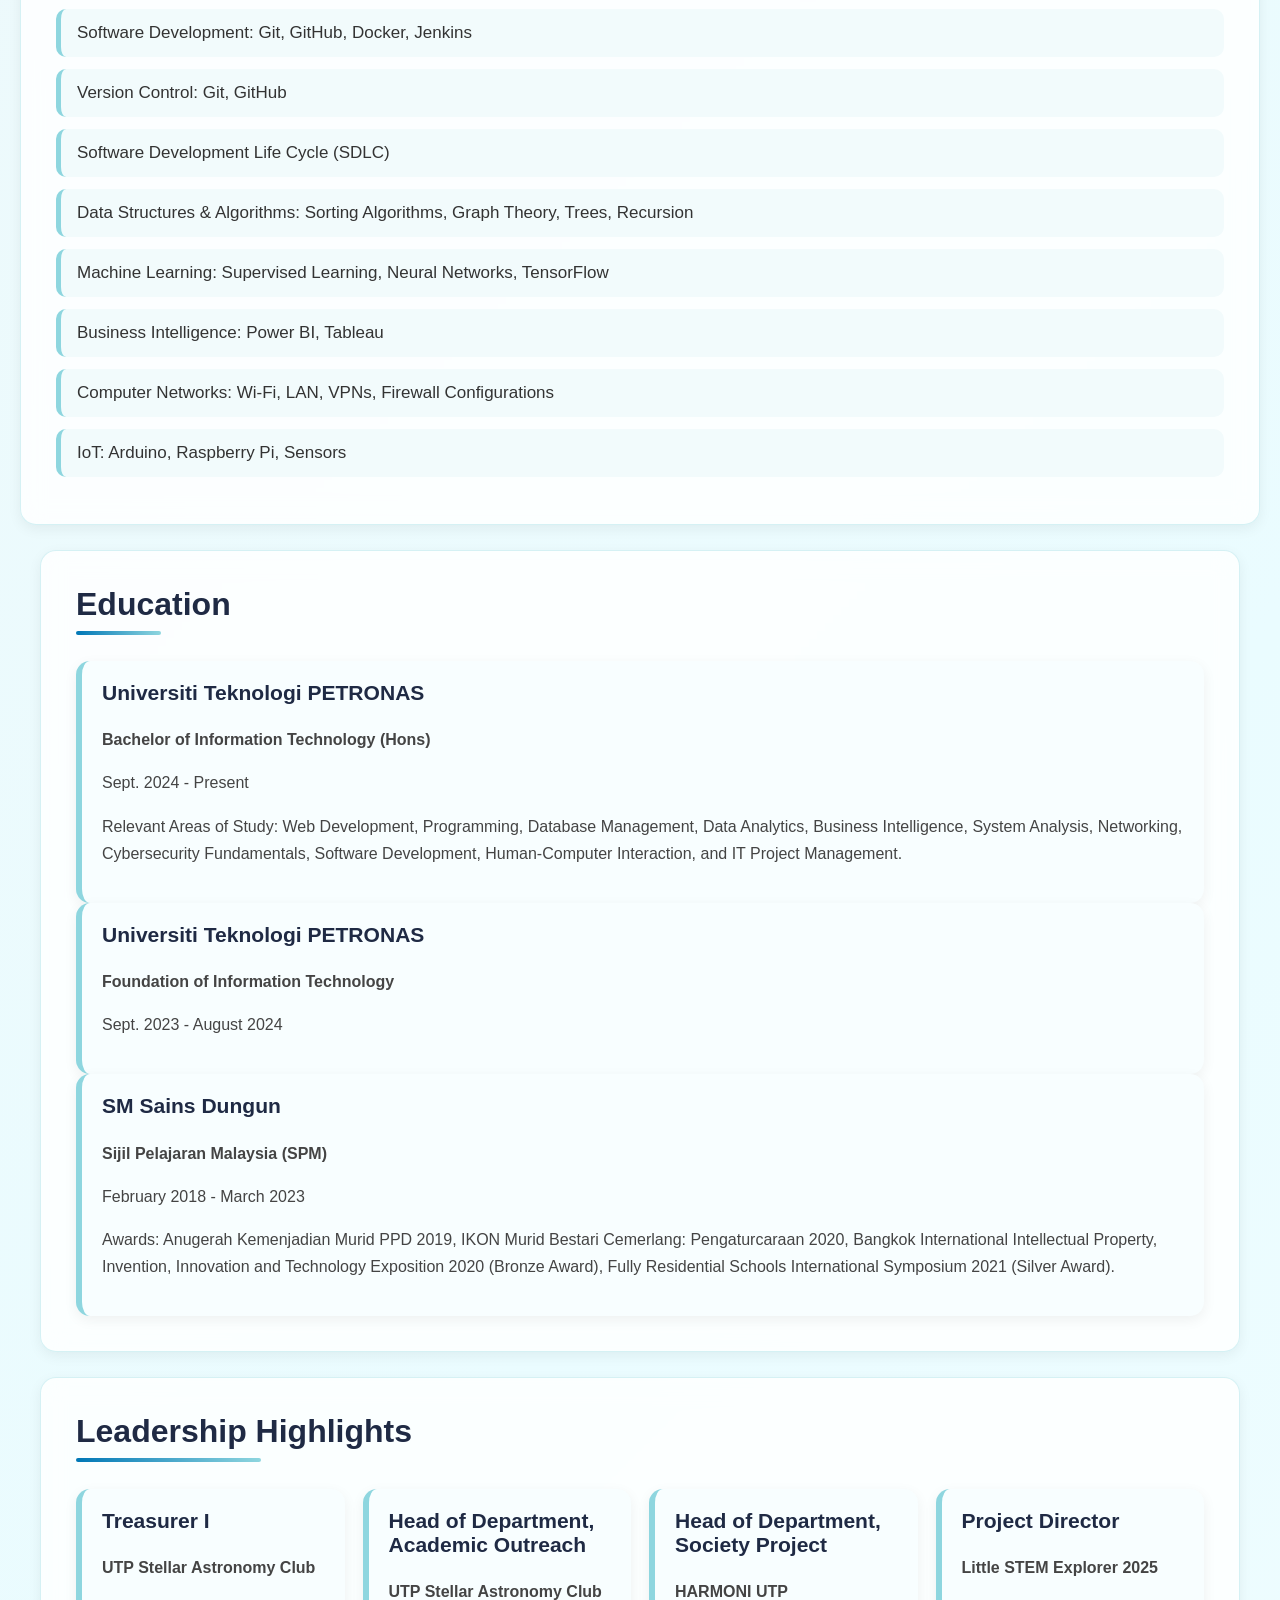
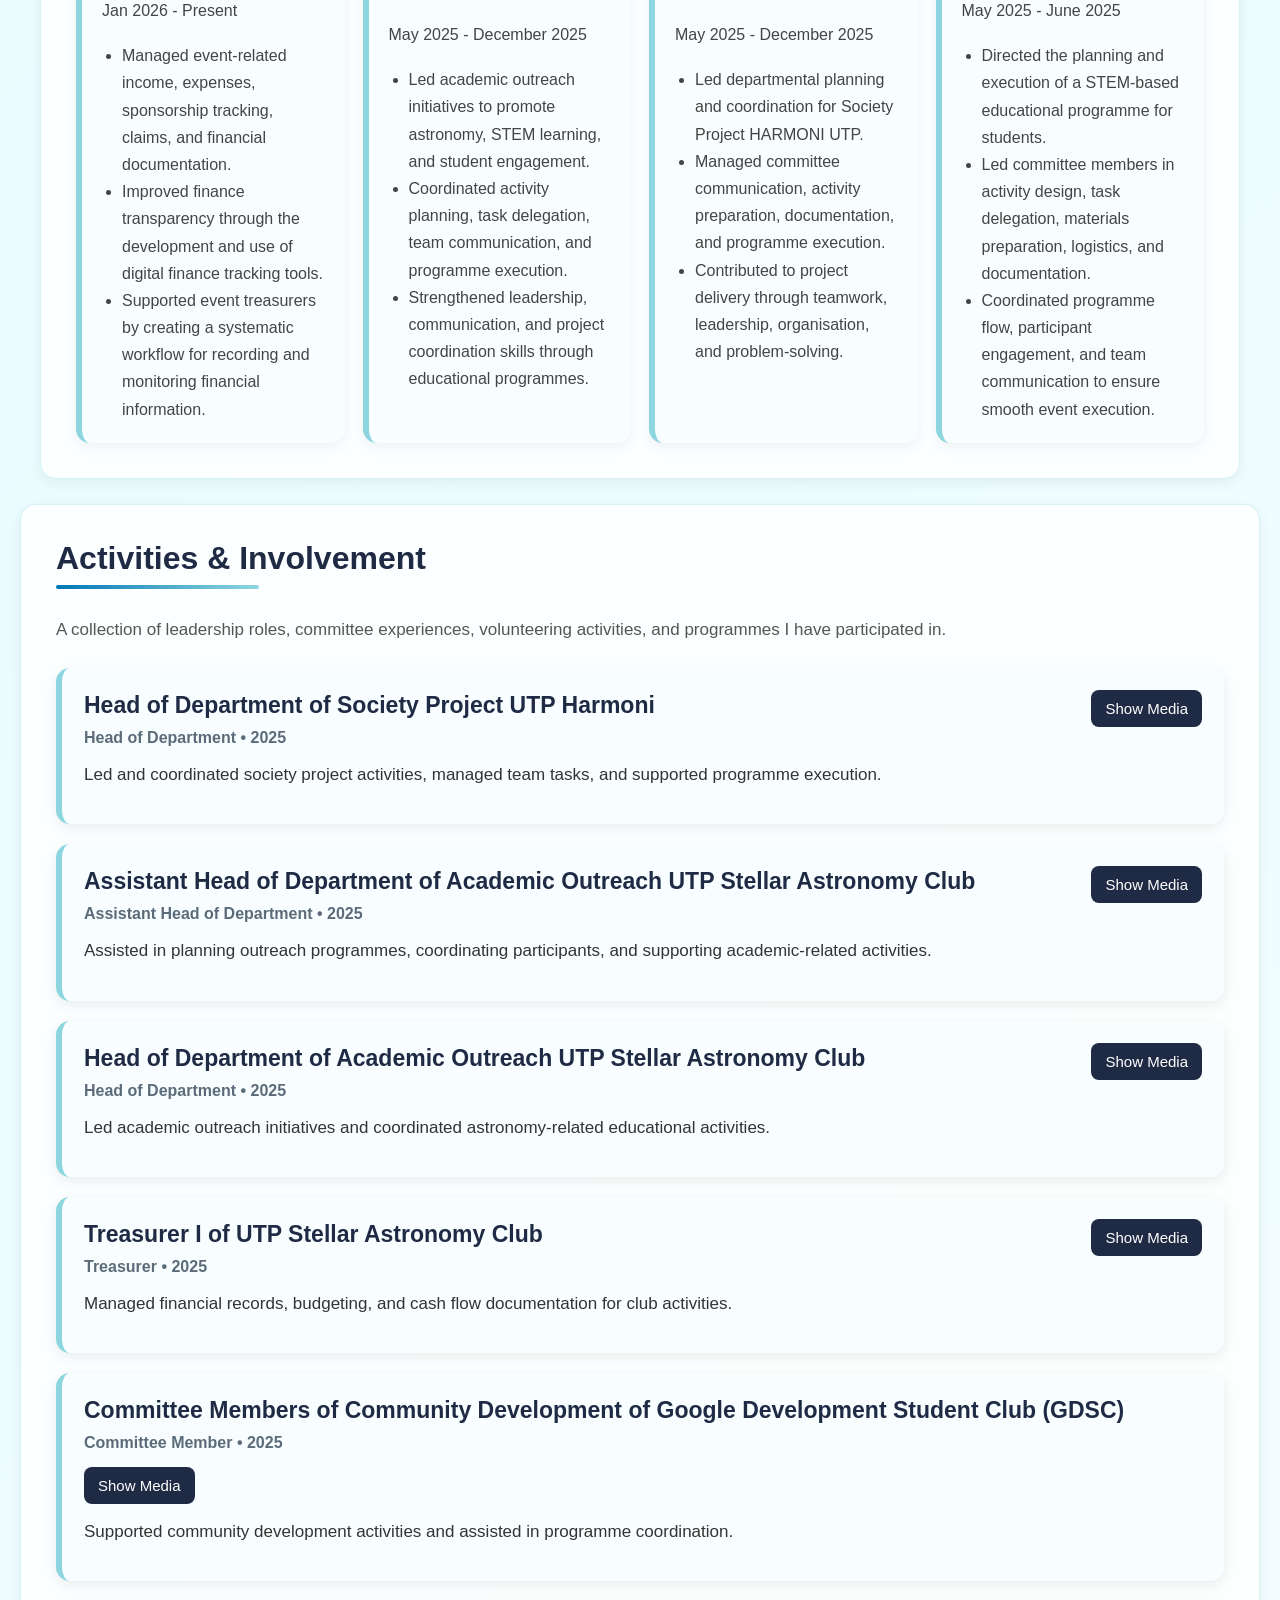
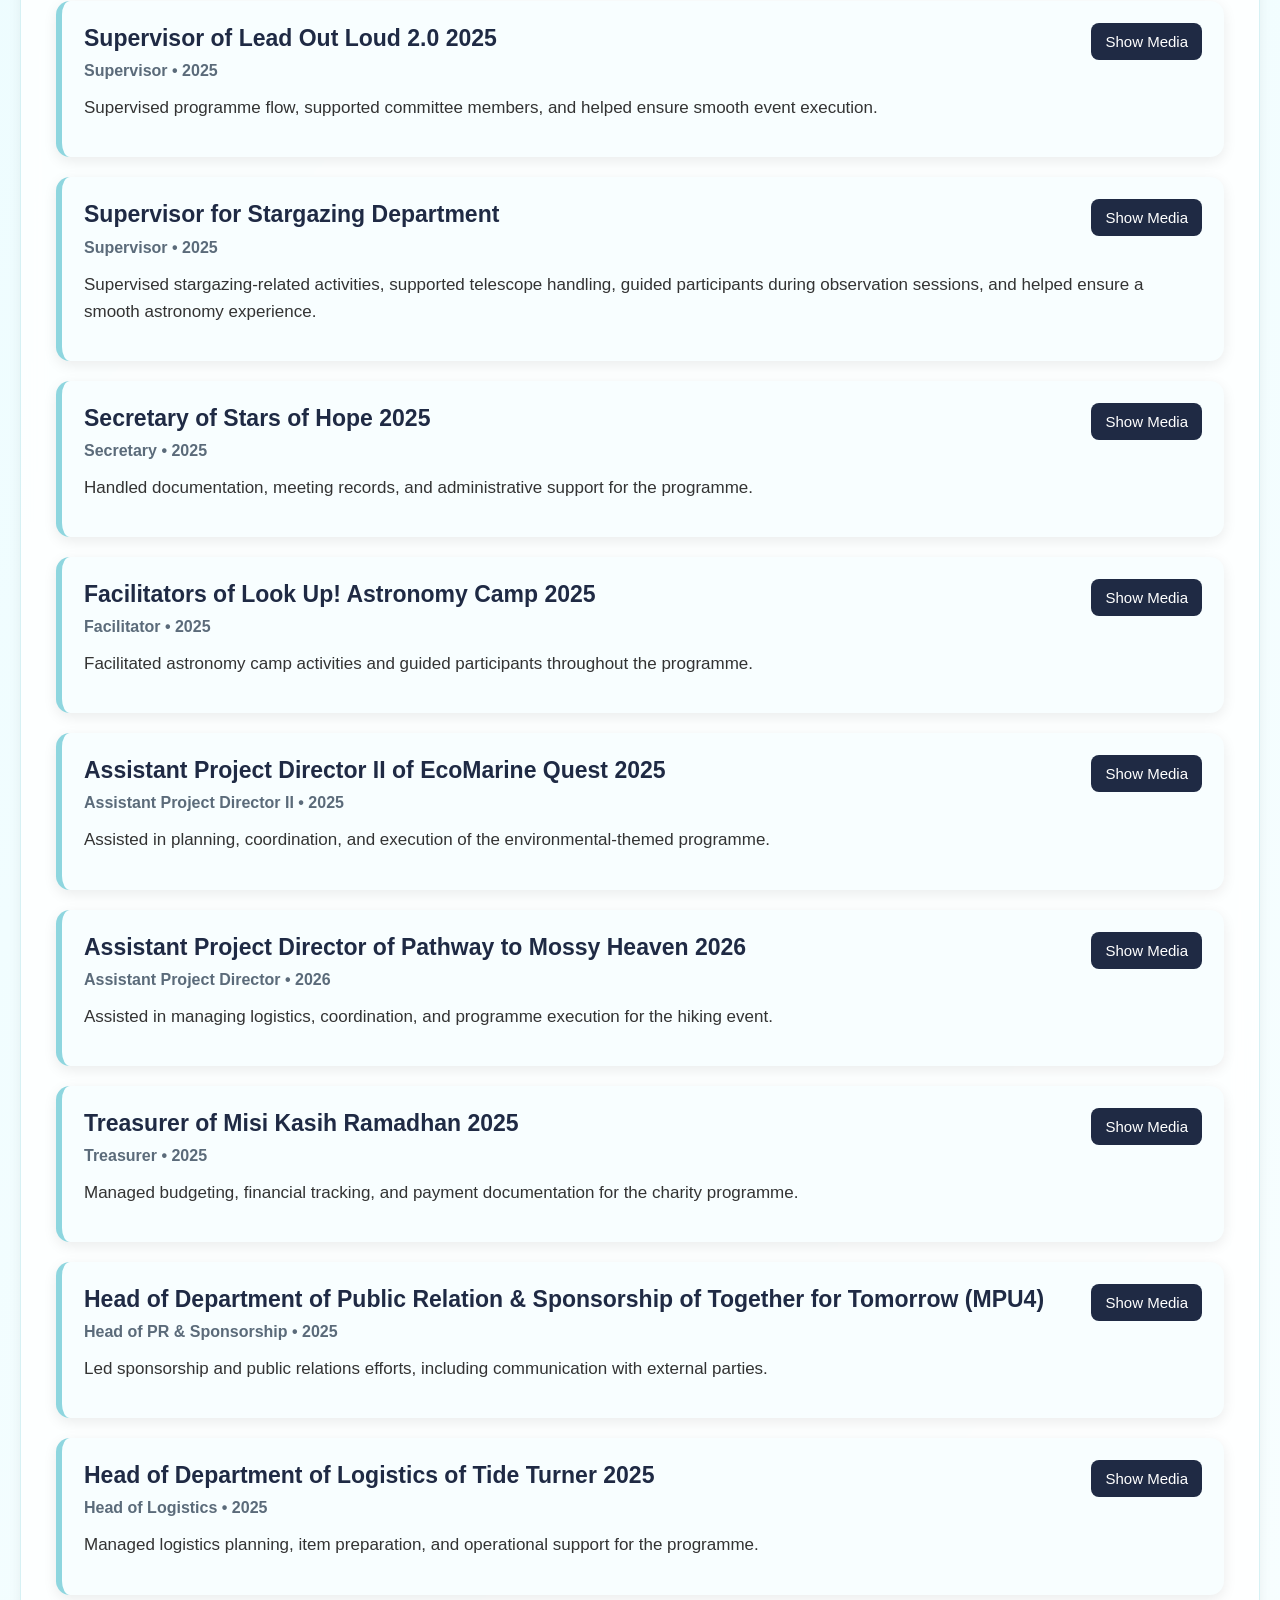
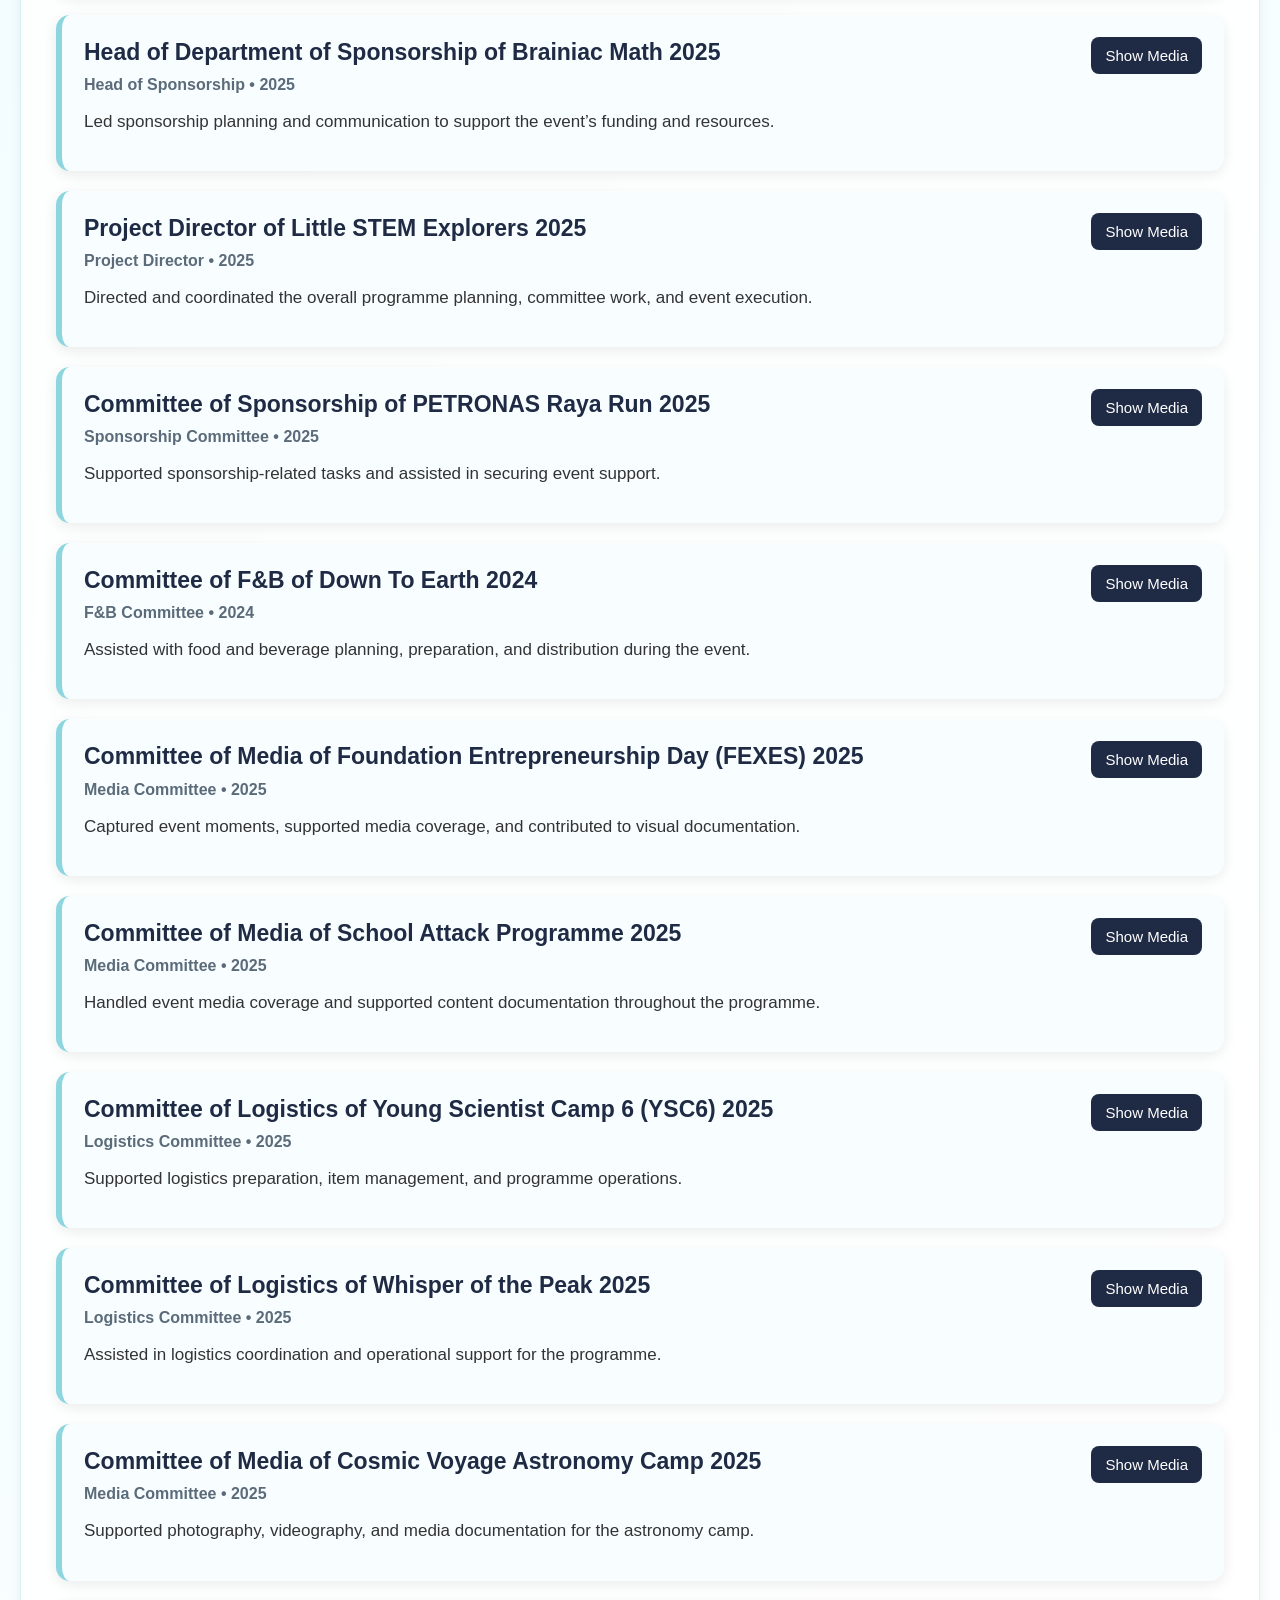
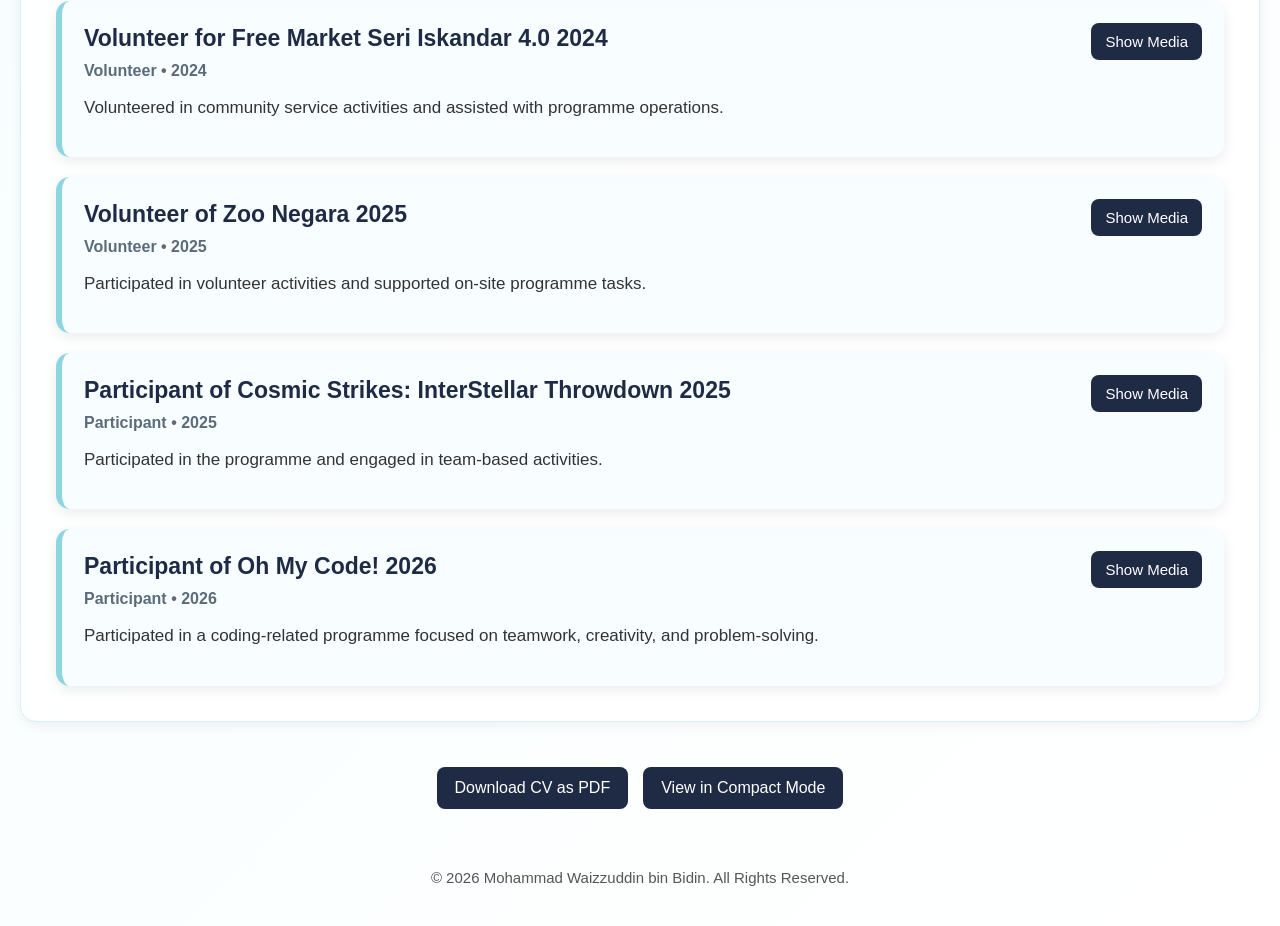
==== commit 29bcded4: "Update developer branding and website icons" ====
--- a/index.html
+++ b/index.html
@@ -3,23 +3,26 @@
 <head>
     <meta charset="UTF-8">
     <meta name="viewport" content="width=device-width, initial-scale=1.0">
-    <title>Mohammad Waizzuddin bin Bidin | IT Portfolio</title>
-    <meta name="description" content="Mohammad Waizzuddin bin Bidin is a UTP Information Technology student and intern at Vantris Energy Berhad. Explore his software projects and experience.">
+    <title>Mohammad Waizzuddin bin Bidin | AI &amp; Software Developer</title>
+    <meta name="description" content="Mohammad Waizzuddin bin Bidin builds AI tools, web apps and workflow automation. UTP IT student and intern at Vantris Energy Berhad.">
     <meta name="author" content="Mohammad Waizzuddin bin Bidin">
     <meta name="robots" content="index, follow, max-image-preview:large">
     <link rel="canonical" href="https://resume-waex.onrender.com/">
-    <link rel="icon" href="/favicon.svg" type="image/svg+xml">
+    <link rel="icon" href="favicon.ico" sizes="16x16 32x32 48x48 64x64" type="image/x-icon">
+    <link rel="icon" href="favicon.png" sizes="96x96" type="image/png">
+    <link rel="apple-touch-icon" href="apple-touch-icon.png" sizes="180x180">
+    <meta name="theme-color" content="#102744">
     <meta property="og:type" content="website">
     <meta property="og:site_name" content="Waizzuddin Portfolio">
-    <meta property="og:title" content="Mohammad Waizzuddin bin Bidin | IT Portfolio">
-    <meta property="og:description" content="Mohammad Waizzuddin bin Bidin is a UTP Information Technology student and intern at Vantris Energy Berhad. Explore his software projects and experience.">
+    <meta property="og:title" content="Mohammad Waizzuddin bin Bidin | AI &amp; Software Developer">
+    <meta property="og:description" content="Mohammad Waizzuddin bin Bidin builds AI tools, web apps and workflow automation. UTP IT student and intern at Vantris Energy Berhad.">
     <meta property="og:url" content="https://resume-waex.onrender.com/">
     <meta property="og:image" content="https://resume-waex.onrender.com/images/your-photo.jpg">
     <meta property="og:image:alt" content="Mohammad Waizzuddin bin Bidin">
     <meta property="og:locale" content="en_MY">
     <meta name="twitter:card" content="summary_large_image">
-    <meta name="twitter:title" content="Mohammad Waizzuddin bin Bidin | IT Portfolio">
-    <meta name="twitter:description" content="Mohammad Waizzuddin bin Bidin is a UTP Information Technology student and intern at Vantris Energy Berhad. Explore his software projects and experience.">
+    <meta name="twitter:title" content="Mohammad Waizzuddin bin Bidin | AI &amp; Software Developer">
+    <meta name="twitter:description" content="Mohammad Waizzuddin bin Bidin builds AI tools, web apps and workflow automation. UTP IT student and intern at Vantris Energy Berhad.">
     <meta name="twitter:image" content="https://resume-waex.onrender.com/images/your-photo.jpg">
     <meta name="twitter:image:alt" content="Mohammad Waizzuddin bin Bidin">
     <meta name="google-site-verification" content="T1Dn6FPgk5oP9KAaLLmYwo8NEDQ2WwS2tkWXVqvEFPk" />
@@ -34,7 +37,7 @@
           "alternateName": "Waizzuddin",
           "url": "https://resume-waex.onrender.com/",
           "image": "https://resume-waex.onrender.com/images/your-photo.jpg",
-          "description": "Mohammad Waizzuddin bin Bidin is an Information Technology student at Universiti Teknologi PETRONAS, currently interning at Vantris Energy Berhad until 9 April 2027.",
+          "description": "Mohammad Waizzuddin bin Bidin is an AI and software developer focused on AI integration, workflow automation, web applications, and dashboards. He is a Bachelor of Information Technology (Hons) student at Universiti Teknologi PETRONAS and an intern at Vantris Energy Berhad until 9 April 2027.",
           "jobTitle": "Intern",
           "worksFor": {
             "@type": "Organization",
@@ -49,19 +52,22 @@
             "https://github.com/mwaiz0585-hue"
           ],
           "knowsAbout": [
+            "AI Integration",
+            "Workflow Automation",
             "Web Development",
             "Software Development",
+            "API Integration",
             "Database Management",
             "Dashboards",
-            "Digital Workflows"
+            "IoT Systems"
           ]
         },
         {
           "@type": "ProfilePage",
           "@id": "https://resume-waex.onrender.com/#profile",
           "url": "https://resume-waex.onrender.com/",
-          "name": "Mohammad Waizzuddin bin Bidin | IT Portfolio",
-          "description": "Mohammad Waizzuddin bin Bidin is a UTP Information Technology student and intern at Vantris Energy Berhad. Explore his software projects and experience.",
+          "name": "Mohammad Waizzuddin bin Bidin | AI & Software Developer",
+          "description": "Mohammad Waizzuddin bin Bidin builds AI tools, web apps and workflow automation. UTP IT student and intern at Vantris Energy Berhad.",
           "mainEntity": {
             "@id": "https://resume-waex.onrender.com/#person"
           },
@@ -83,17 +89,18 @@
           "publisher": {
             "@id": "https://resume-waex.onrender.com/#person"
           },
-          "inLanguage": "en"
+          "inLanguage": "en",
+          "description": "Mohammad Waizzuddin bin Bidin builds AI tools, web apps and workflow automation. UTP IT student and intern at Vantris Energy Berhad."
         }
       ]
     }
     </script>
-    <link rel="stylesheet" href="style.css?v=32">
+    <link rel="stylesheet" href="style.css?v=34">
 </head>
 <body>
 
     <nav class="navbar">
-    <div class="nav-logo">Waizzuddin Portfolio</div>
+    <div class="nav-logo"><img src="favicon.png" alt="" width="32" height="32" decoding="async" aria-hidden="true"><span>Waizzuddin Portfolio</span></div>
 
   <div class="nav-links">
     <a href="#about">About</a>
@@ -139,11 +146,12 @@
         <h1>Mohammad Waizzuddin bin Bidin</h1>
 
         <p class="hero-title">
-            Information Technology Student | Intern at Vantris Energy Berhad
+            AI &amp; Software Developer
         </p>
+        <p class="hero-focus">Workflow Automation <span aria-hidden="true">&middot;</span> Web Applications <span aria-hidden="true">&middot;</span> Dashboards</p>
 
         <p class="hero-description">
-            I am a Bachelor of Information Technology (Hons) student at Universiti Teknologi PETRONAS, currently interning at Vantris Energy Berhad until 9 April 2027. I build web applications, dashboards, and digital workflow tools.
+            I build AI-integrated tools, web applications, and dashboards that turn everyday workflows into practical digital solutions. I am a Bachelor of Information Technology (Hons) student at Universiti Teknologi PETRONAS and an intern at Vantris Energy Berhad until 9 April 2027.
         </p>
 
         <div class="hero-buttons">
@@ -160,14 +168,14 @@
     <h2>About Me</h2>
 
     <p>
-        Mohammad Waizzuddin bin Bidin is a Bachelor of Information Technology (Hons) student at Universiti Teknologi PETRONAS and an intern at Vantris Energy Berhad. My internship runs until <time datetime="2027-04-09">9 April 2027</time>. My interests include web development, backend development, database management, system testing, and practical digital solutions.
+        Mohammad Waizzuddin bin Bidin is an AI and software developer focused on workflow automation, web applications, and dashboards. His projects include a clinic assistant workflow with AI request extraction and voice integration, a finance tracker for UTP Stellar Astronomy Club, and an IoT flight monitoring system. He is pursuing a Bachelor of Information Technology (Hons) at Universiti Teknologi PETRONAS and interning at Vantris Energy Berhad until <time datetime="2027-04-09">9 April 2027</time>.
     </p>
 </section>
 
 <section class="about" id="summary">
     <h2>Technical Summary</h2>
     <p>
-        I develop web-based systems, dashboards, and digital workflow tools using programming, databases, and API integration. My projects include the UTP Stellar Finance Tracker, the UTP Stellar Website, Clinic AI Workflow, IoT Flight System, WAEX Studio Tools, and this portfolio.
+        I connect AI services, APIs, and databases to build web applications and automate workflows. My work covers AI request extraction and voice integration through Clinic AI Workflow, finance tracking with Google Sheets and Google Apps Script, and IoT monitoring dashboards. Other projects include the UTP Stellar Website, WAEX Studio Tools, and this portfolio.
     </p>
 </section>
 
@@ -227,11 +235,12 @@
             </div>
             <div class="project-content">
                 <h3>Clinic AI Workflow</h3>
-                <p>A clinic workflow project focused on improving digital processes using AI-related concepts and structured system flow.</p>
+                <p>A clinic assistant prototype built with FastAPI for AI request extraction, Google Sheets logging, spoken responses, and Twilio phone integration.</p>
                 <div class="tech-tags">
-                    <span>AI</span>
-                    <span>Workflow</span>
-                    <span>Web System</span>
+                    <span>FastAPI</span>
+                    <span>AI Integration</span>
+                    <span>Google Sheets</span>
+                    <span>Twilio</span>
                 </div>
                 <div class="project-links">
                     <a href="https://github.com/mwaiz0585-hue/clinic-ai-workflow" target="_blank" rel="noopener noreferrer">GitHub</a>
--- a/style.css
+++ b/style.css
@@ -1745,3 +1745,46 @@
     }
 }
 
+
+/* Portfolio developer headline */
+.hero .hero-title {
+    font-size: clamp(24px, 3.4vw, 34px) !important;
+    line-height: 1.2;
+    font-weight: 800 !important;
+    letter-spacing: -0.025em;
+    margin: 12px 0 10px !important;
+}
+.hero-focus {
+    color: #ffffff;
+    font-size: clamp(13px, 1.6vw, 16px);
+    font-weight: 600;
+    line-height: 1.6;
+    margin: 0 auto 18px;
+    max-width: 650px;
+    text-align: center;
+    text-wrap: balance;
+}
+.hero-focus span {
+    padding: 0 6px;
+    color: #bdeff5;
+}
+@media (max-width: 480px) {
+    .hero-focus {
+        max-width: 300px;
+    }
+}
+
+.nav-logo {
+    display: flex;
+    align-items: center;
+    gap: 10px;
+}
+.nav-logo img {
+    flex: 0 0 32px;
+    width: 32px;
+    height: 32px;
+    border-radius: 50%;
+    object-fit: cover;
+    background: #ffffff;
+}
+
